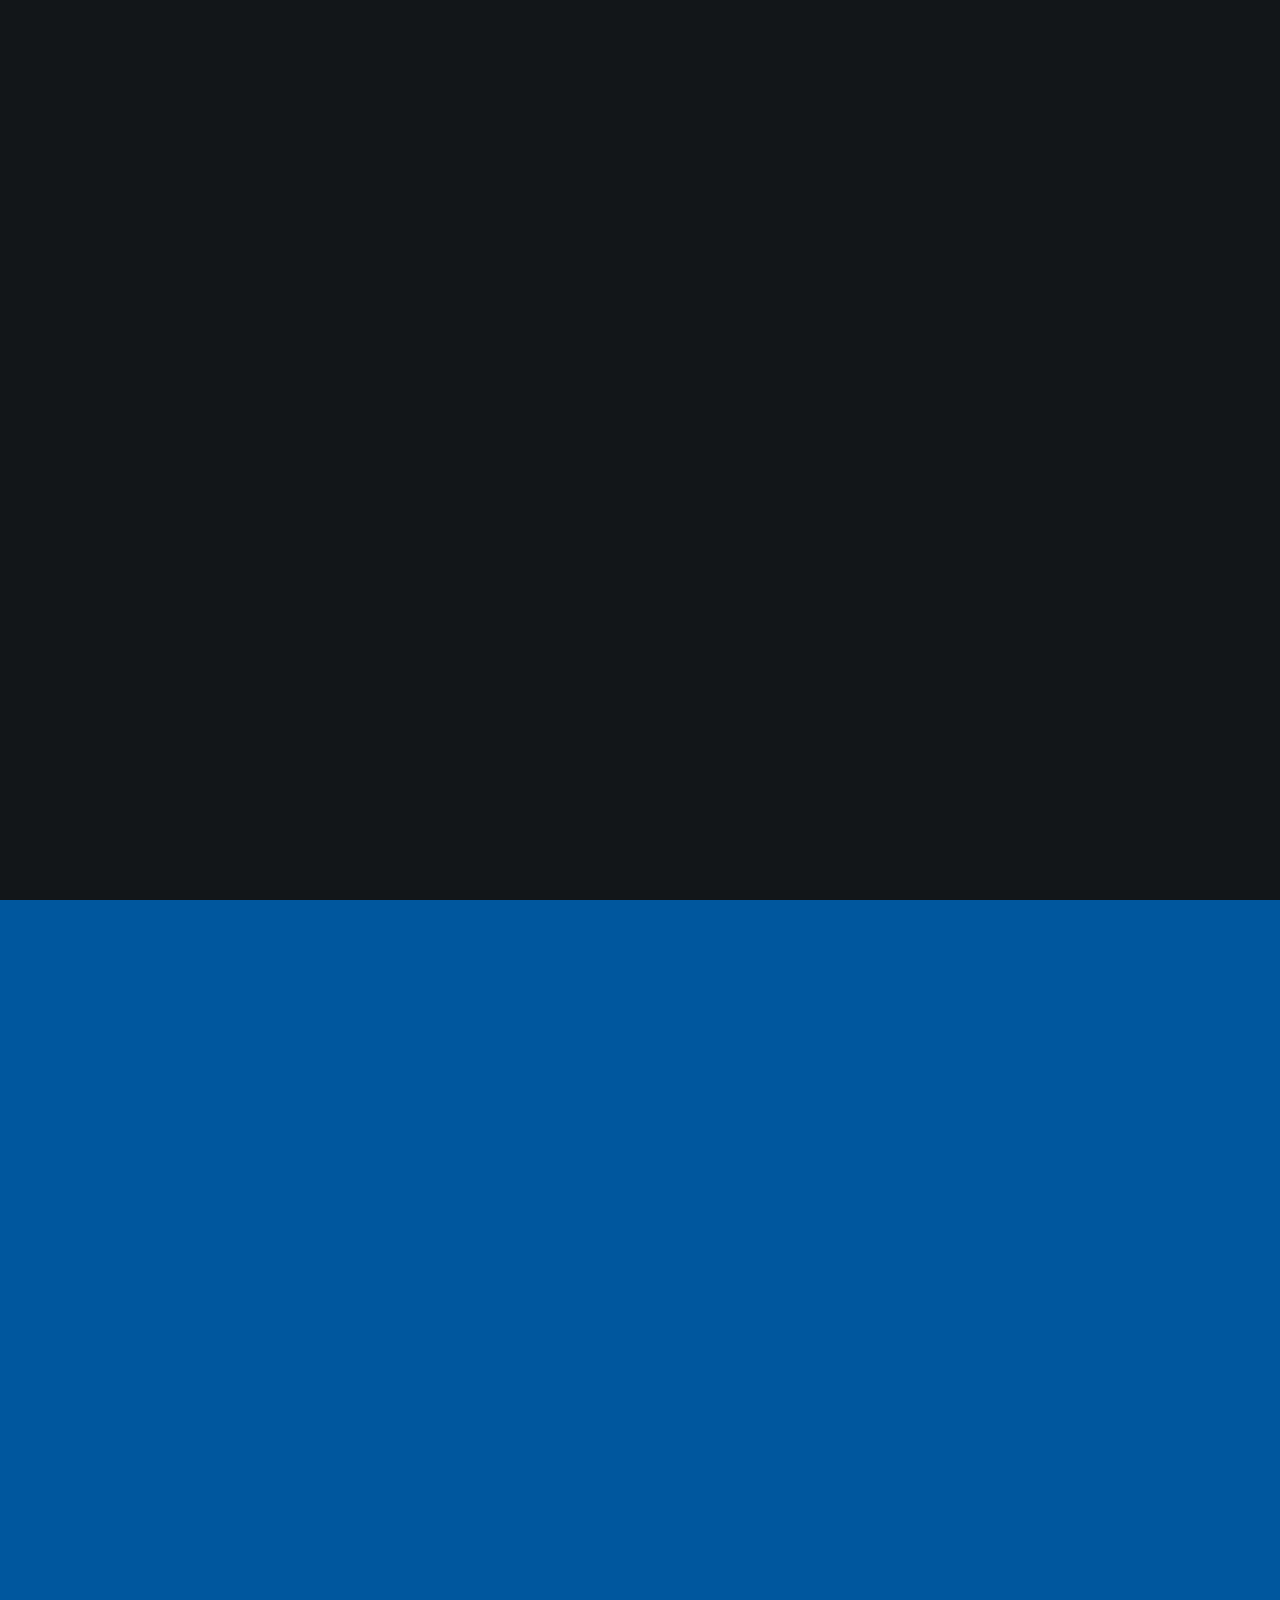
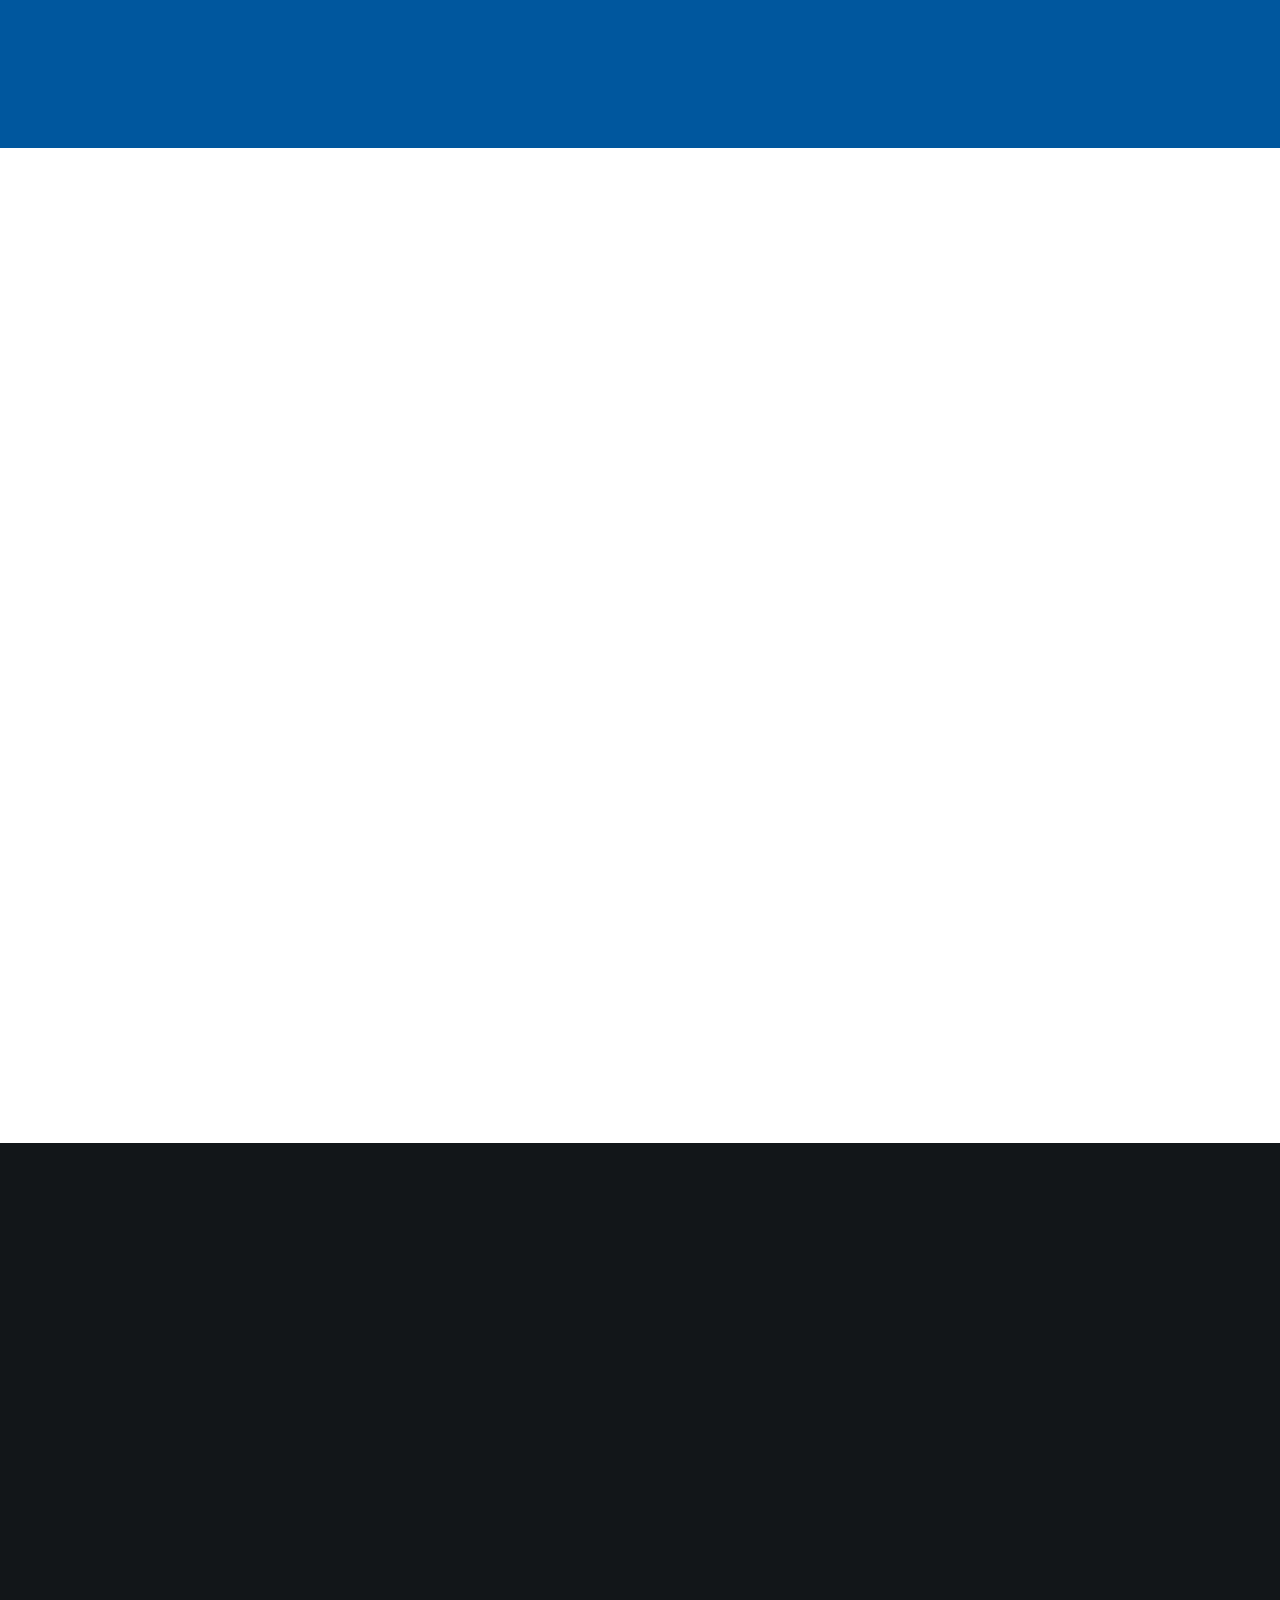
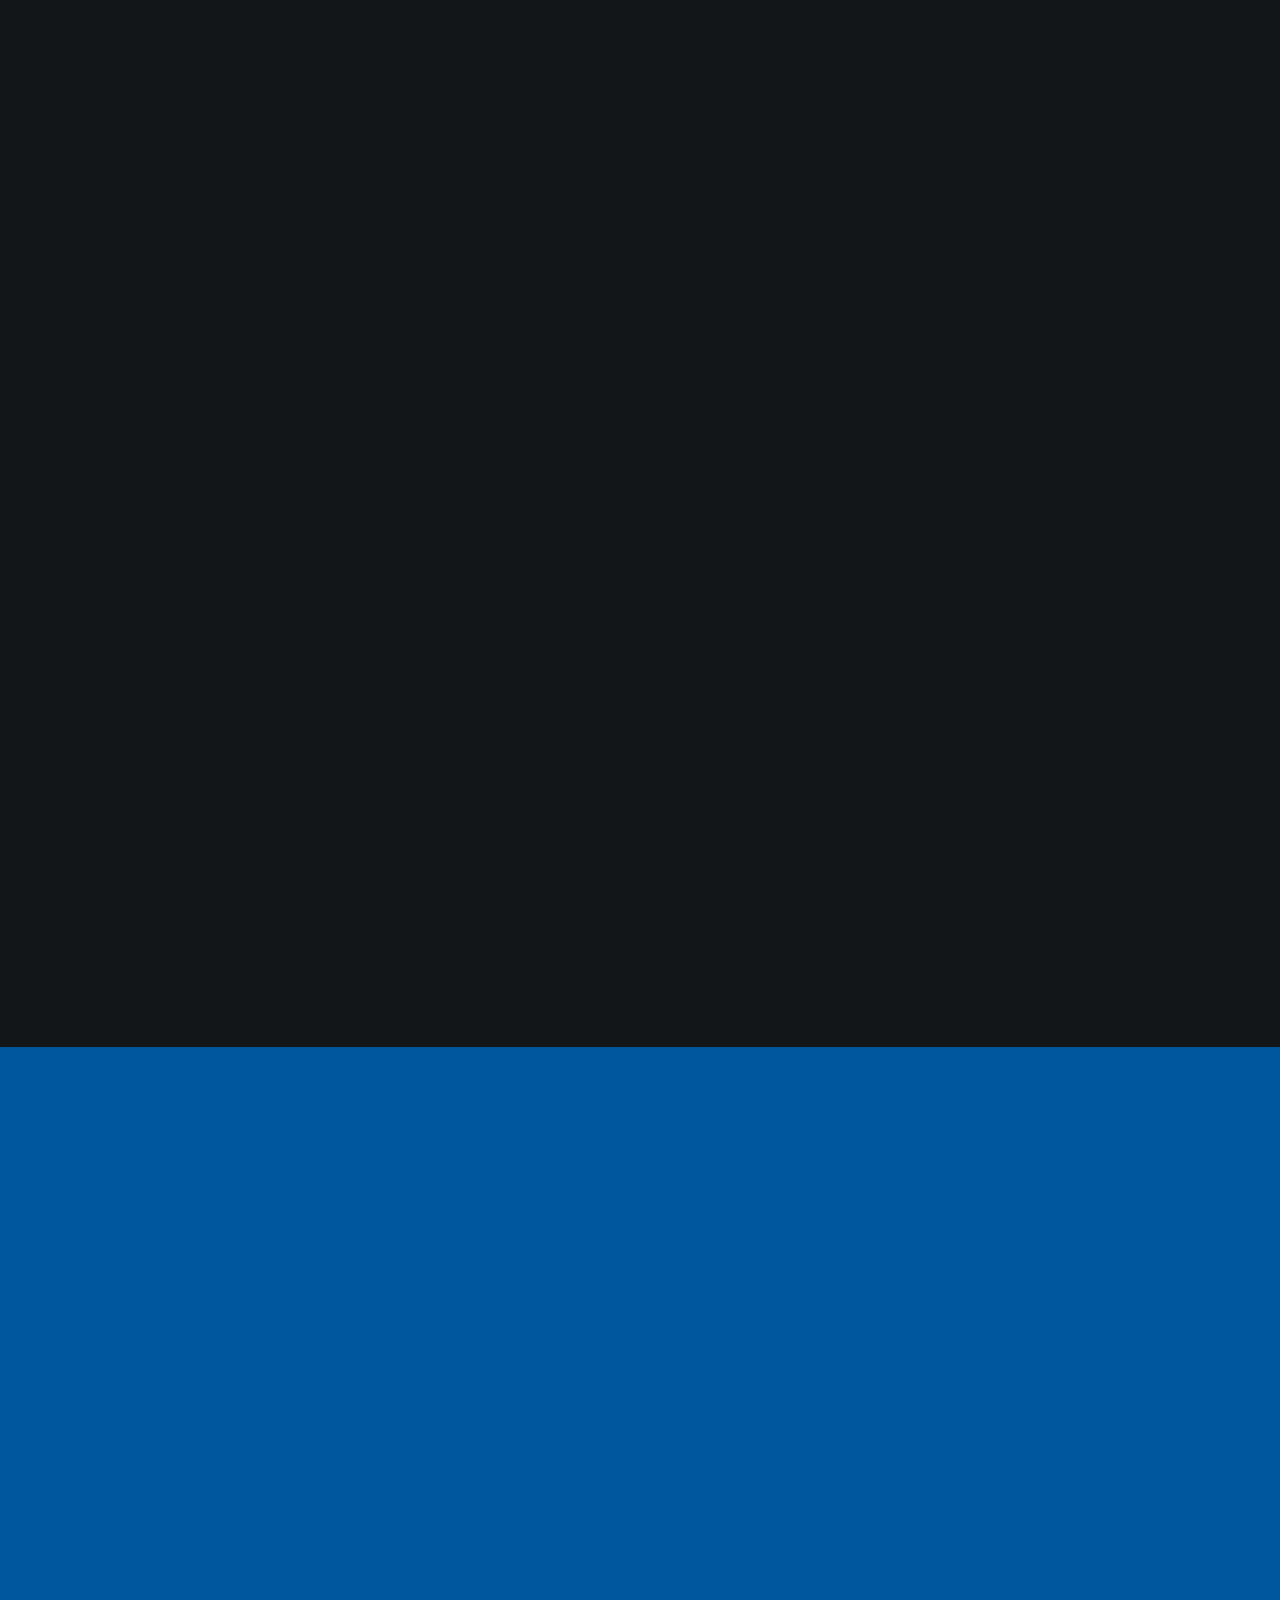
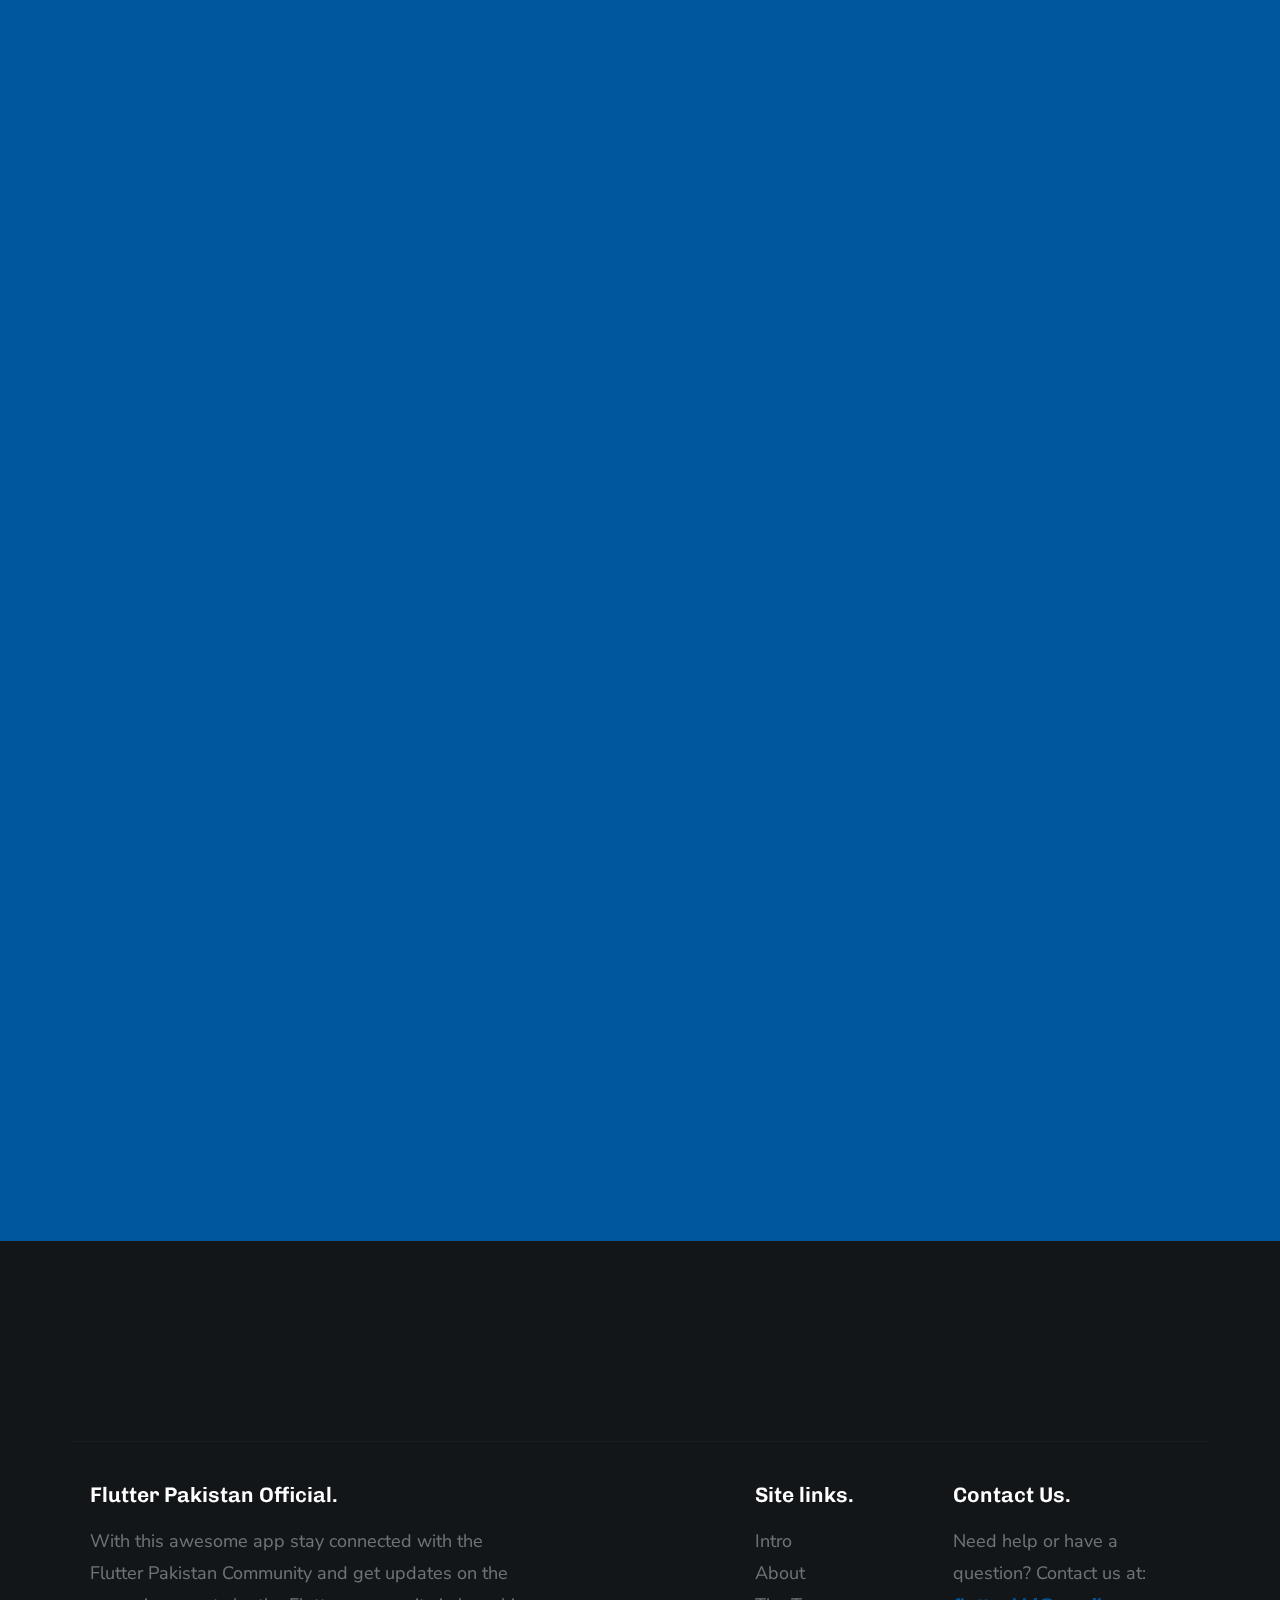
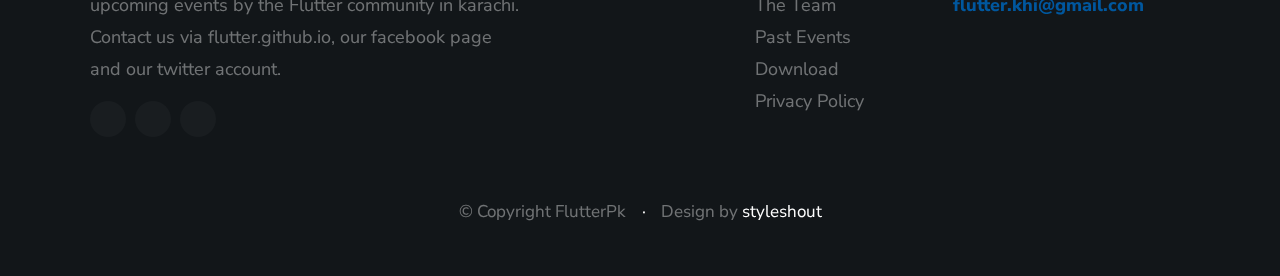
==== index.html @ 30fc3659 "check" ====
<!DOCTYPE html>
<html class="no-js" lang="en">
<head>

    <!--- basic page needs
    ================================================== -->
    <meta charset="utf-8">
    <title>Flutter Pakistan</title>
    <meta name="description" content="">
    <meta name="author" content="">

    <!-- mobile specific metas
    ================================================== -->
    <meta name="viewport" content="width=device-width, initial-scale=1">

    <!-- CSS
    ================================================== -->
    <link rel="stylesheet" href="base.css">
    <link rel="stylesheet" href="vendor.css">
    <link rel="stylesheet" href="main.css">

    <!-- script
    ================================================== -->
    <script src="modernizr.js"></script>
    <script src="pace.min.js"></script>

    <!-- favicons
    ================================================== -->
    <link rel="shortcut icon" href="fevicon.png" type="x-icon">
    <link rel="icon" href="favicon.png" type="x-icon">

</head>

<body id="top">

    <!-- preloader
    ================================================== -->
    <div id="preloader">
        <div id="loader" class="dots-jump">
            <div></div>
            <div></div>
            <div></div>
        </div>
    </div>


    <!-- header 
    ================================================== -->
    <header class="s-header">

        <div class="row">
            <div class="header-logo">
                <a class="site-logo" href="index.html">
                    <img src="logo.png" alt="Homepage">
                </a>
            </div>
    
            <nav class="header-nav-wrap">
                <ul class="header-main-nav">
                    <li class="current"><a class="smoothscroll" href="#home" title="intro">Intro</a></li>
                    <li><a class="smoothscroll" href="#about" title="about">About</a></li>
		    <li><a class="smoothscroll" href="#theteam" title="theteam">The Team</a></li>
                    <li><a class="smoothscroll" href="#pastevents" title="pastevents">Past Events</a></li>
                    <li><a class="smoothscroll" href="#download" title="download">Download</a></li>	
                </ul>
    
                <div class="header-cta">
                    <a href="#download" class="btn btn--primary header-cta__btn smoothscroll">Get The App</a>
                </div>
            </nav> <!-- end header-nav-wrap -->
    
            <a class="header-menu-toggle" href="#"><span>Menu</span></a>
        </div>

    </header> <!-- end header -->


    <!-- home
    ================================================== -->
    <section id="home" class="s-home target-section" data-parallax="scroll" data-image-src="flutter-bg.jpg" data-natural-width=3000 data-natural-height=2000 data-position-y=center>

        <div class="shadow-overlay"></div>

        <div class="home-content">

            <div class="row home-content__main">

                <div class="home-content__left">
                    <h1>
                    Get Ready To <br>
			Flirt With Flutter!
                    </h1>
    
                    <h3>
                    Voluptatem ipsa quae ab illo inventore veritatis et quasi architecto beatae vitae dicta sunt explica. Nemo enim ipsam voluptatem quia. 
                    Ut quis enim.
                    </h3>
    
                    <div class="home-content__btn-wrap">
                        <a href="#download" class="btn btn--primary home-content__btn smoothscroll">
                            Get The App
                        </a>
                    </div>
                </div> <!-- end home-content__left-->

                <div class="home-content__right">
                    <img src="images/hero-app-screens-800.png" srcset="apple.png 1x, apple.png 2x">
                </div> <!-- end home-content__right -->

            </div> <!-- end home-content__main -->

            <ul class="home-content__social">
                <li><a href="https://www.facebook.com/flutterKarachiPakistan/?ref=search&__tn__=%2Cd%2CP-R&eid=ARBjtYP-vDrxT6K5QItn_MvFrq896QH6gHN43BSsEKb5ugwP8r6ZYqlq703yDYpkiVYOAkRkHRODWmso">Facebook</a></li>
                <li><a href="https://twitter.com/FlutterKarachi?lang=en">twitter</a></li>
            </ul>

        </div> <!-- end home-content -->

        <a href="#about" class="home-scroll smoothscroll">
            <span class="home-scroll__text">Scroll</span>
            <span class="home-scroll__icon"></span>
        </a> 

    </section> <!-- end s-home -->


    <!-- about
    ================================================== -->
    <section id="about" class="s-about target-section">

        <div class="row section-header has-bottom-sep" data-aos="fade-up">
            <div class="col-full">
                <h1 class="display-1">
                    With this Awesome App <br> Stay connected with the Flutter Pakistan Community 
                </h1>
            </div>
        </div> <!-- end section-header -->

        <div class="row wide about-desc" data-aos="fade-up">

            <div class="col-full slick-slider about-desc__slider">

            </div> <!-- end about-desc__slider -->
            
        </div> <!-- end about-desc -->

    </section> <!-- end s-about -->


    <!-- about-how
    ================================================== -->
    <section id="about-how" class="s-about-how">

        <div class="row">
           <div class="col-full video-bg" data-aos="fade-up">

                <div class="shadow-overlay"></div>

                <a class="btn-video" href="" data-lity>
                    <span class="video-icon"></span>
                </a>

                <div class="stats">
                    <div class="item-stats">
                        <span class="item-stats__num">
                        </span>
                        <span class="item-stats__title">
                        </span>
                    </div> <!-- end item-stats -->
                    <div class="item-stats">
                        <span class="item-stats__num">
                        </span>
                        <span class="item-stats__title">
                        </span>
                    </div> <!-- end item-stats -->
                </div>
           </div> <!-- end video-bg -->
        </div>

        <div class="row process-wrap">

            <h2 class="display-2 text-center" data-aos="fade-up">How The App Works?</h2>

            <div class="process" data-aos="fade-up">
                <div class="process__steps block-1-2 block-tab-full group">

                    <div class="col-block step">
                        <h3 class="item-title">Sign-Up</h3>
                        <p>Sed ut perspiciatis unde omnis iste natus error sit voluptatem accusantium doloremque laudantium, totam rem aperiam, eaque ipsa quae ab illo inventore veritatis et quasi architecto beatae vitae dicta sunt explicabo. 
                        </p> 
                    </div>

                    <div class="col-block step">
                        <h3 class="item-title">Create</h3>
                        <p>Sed ut perspiciatis unde omnis iste natus error sit voluptatem accusantium doloremque laudantium, totam rem aperiam, eaque ipsa quae ab illo inventore veritatis et quasi architecto beatae vitae dicta sunt explicabo. 
                        </p> 
                    </div>

                </div> <!-- end process__steps -->
           </div> <!-- end process -->
        </div> <!-- end about-how -->

    </section> <!-- end s-about-how -->


    <!-- theteam
    ================================================== -->
    <section id="theteam" class="s-theteam target-section">

            <div class="testimonials-wrap" data-aos="fade-up">

            <div class="row">
                <div class="col-full testimonials-header">
                    <h2 class="display-2">Meet The Team Driving Flutter in Pakistan!</h2>
                </div>
            </div>

            <div class="row testimonials">

                <div class="col-full slick-slider testimonials__slider">

                    <div class="testimonials__slide">
			<div class="testimonials__author">
                            <span class="testimonials__name">Asadullah bin Yousuf</span>

                        </div>

                        <img src="user-03.jpg" alt="Author image" class="testimonials__avatar">
                        
                        <p>Asadullah is generally seen as a tech advocate and he has a passion to build high-quality software products. He is currently overseeing the Flutter community in Pakistan and has been an active member of the global Flutter community and contributes through Medium articles, twitter, and community talks.</p>
                    </div> <!-- end testimonials__slide -->

                    <div class="testimonials__slide">

                        <div class="testimonials__author">
                            <span class="testimonials__name">Waleed Arshad</span>

                        </div>
                        <img src="user-05.jpg" alt="Author image" class="testimonials__avatar">
                        
                        <p>Waleed Arshad is a mobile technologist, a core developer and one of the Founders of Flutter Pakistan. He has been a part of IBM and TPS, and is currently working on Data Science and Flutter development in Karachi Electric. He has been a regular community contributor through Github and Medium.</p>
                        

                    </div> <!-- end testimonials__slide -->

                    <div class="testimonials__slide">
                        <div class="testimonials__author">
                            <span class="testimonials__name">Sana Zehra</span>
                        </div>
                        <img src="user-01.jpg" alt="Author image" class="testimonials__avatar">
                        
                        <p>Sana Zehra is a software engineer involved in designing and development of software products. She is a lifelong learner and a technology enthusiast; with her experience in various back end technologies and cloud platform, she is involved in developing payment processing products at TPS Pakistan.</p>


                    </div> <!-- end testimonials__slide -->

                    <div class="testimonials__slide">
                        <div class="testimonials__author">
                            <span class="testimonials__name">Syed Taha Ali</span>
                        </div>
                        <img src="user-02.jpg" alt="Author image" class="testimonials__avatar">

                        <p>Taha develops leading edge mobile applications solving crucial everyday needs of humanity one step at a time. He has great taste in design and is an expert at coming up with solutions to any problem. He is serving as lead Flutter application developer at Nybble Tech. At present he has begun to give back to society by tech community work.</p>


                    </div> <!-- end testimonials__slide -->

                    <div class="testimonials__slide">
                        <div class="testimonials__author">
                            <span class="testimonials__name">Rao Noman</span>
                        </div>
                        <img src="user-04.jpg" alt="Author image" class="testimonials__avatar">

                        <p>Noman has been part of the Flutter Karachi Community from the start. He is very passionate about tech and actively participates in local tech events.</p>


                    </div> <!-- end testimonials__slide -->

                </div> <!-- end testimonials__slider -->

            </div> <!-- end testimonials -->

        </div> <!-- end testimonials-wrap -->

    </section> <!-- end s-theteam -->


    <!-- pastevents
    ================================================== -->
    <section id="pastevents" class="s-pastevents target-section">

        <div class="row section-header align-center" data-aos="fade-up">
            <div class="col-full">
                <h1 class="display-1">
                   <br> Discover Our Engaging, Interactive, Hands-On Sessions!
                </h1>
            </div>
        </div> <!-- end section-header -->

        <div class="row plans block-1-2 block-m-1-2 block-tab-full stack">

            <div class="col-block item-plan" data-aos="fade-up">
                <div class="item-plan__block"> 

                    <div class="item-plan__top-part">
                        <p class="item-plan__price">Flutter Study <br> Jam</p>
                        <p class="item-plan__per">Oct 19, 2019</p>
                    </div>

                    <div class="item-plan__bottom-part">
                        <ul class="item-plan__features">
                        </ul>

                        <a class="btn btn--primary large full-width" href="blog.html">Read More</a>
                    </div>  
                
                </div>
            </div> <!-- end item-plan -->

            <div class="col-block item-plan item-plan--popular" data-aos="fade-up">
                <div class="item-plan__block">

                    <div class="item-plan__top-part">
                        <p class="item-plan__price">Flutter Live Extended</p>
                        <p class="item-plan__per">Mar 16, 2019</p>
                    </div>

                    <div class="item-plan__bottom-part">
                        <ul class="item-plan__features">

                        </ul>

                        <a class="btn btn--primary large full-width" href="#0">Read More</a>
                    </div>
                
                </div>
            </div> <!-- end item-plan -->

        </div> <!-- end plans -->

    </section> <!-- end s-pastevents -->
    <!-- download
    ================================================== -->
    <section id="download" class="s-download target-section">

        <div class="row section-header align-center" data-aos="fade-up">
            <div class="col-full">
                <h1 class="display-1">
                    Download the Official Flutter Pakistan App Now!
                </h1>
                <p class="lead">
                </p>
            </div>
        </div> <!-- end section-header -->

        <div class="row">
            <div class="col-full text-center">
                <ul class="download-badges" data-aos="fade-up">
                    <li><a href="#0" title="" class="badge-appstore">App Store</a></li>
                    <li><a href="#0" title="" class="badge-googleplay">Play Store</a></li>
                </ul>
            </div> 
        </div>

        <div class="row download-bottom-image" data-aos="fade-up">
            <img src="app-screen-1400.png" 
                srcset="app-screen-600.png 600w, 
                        app-screen-1400.png 1400w, 
                        app-screen-2800.png 2800w" 
                sizes="(max-width: 2800px) 100vw, 2800px" 
                alt="App Screenshots"> 
        </div>

    </section> <!-- end s-download -->


    <!-- footer
    ================================================== -->
    <footer class="s-footer footer">

        <div class="row footer__bottom">

            <div class="footer__about col-five tab-full left">

                <h4>Flutter Pakistan Official.</h4>

                <p>
                With this awesome app stay connected with the Flutter Pakistan Community and get updates on the upcoming events by the Flutter community in karachi.
		Contact us via flutter.github.io, our facebook page and our twitter account.
                </p>

                <ul class="footer__social">
                    <li><a href="#0"><i class="fab fa-facebook-f" aria-hidden="true"></i></a></li>
                    <li><a href="#0"><i class="fab fa-twitter" aria-hidden="true"></i></a></li>
                    <li><a href="#0"><i class="fab fa-instagram" aria-hidden="true"></i></a></li>
                </ul>
            </div>

            <div class="col-five md-seven tab-full right end">
                <div class="row">

                    <div class="footer__site-links col-five mob-full">
                        <h4>Site links.</h4>

                        <ul class="footer__site-links">
                         <li class="current"><a class="smoothscroll" href="#home" title="intro">Intro</a></li>
                    	 <li><a class="smoothscroll" href="#about" title="about">About</a></li>
                            <li><a class="smoothscroll" href="#theteam" title="theteam">The Team</a></li>
                         <li><a class="smoothscroll" href="#pastevents" title="pastevents">Past Events</a></li>
                         <li><a class="smoothscroll" href="#download" title="download">Download</a></li>
                            <li><a href="#0">Privacy Policy</a></li>
                        </ul>
                    </div>

                    <div class="footer__contact col-seven mob-full">
                        <h4>Contact Us.</h4>
                        <p>
                        Need help or have a question? Contact us at: <br>
                        <a href="mailto:#0" class="footer__mail-link">flutter.khi@gmail.com</a>
                        </p>
                    </div>

                </div>
            </div>

            <div class="col-full ss-copyright">
                <span>&copy; Copyright FlutterPk </span> 
                <span>Design by <a href="https://www.styleshout.com/">styleshout</a></span>
            </div>

        </div> <!-- end footer__bottom -->

        <div class="go-top">
            <a class="smoothscroll" title="Back to Top" href="#top"></a>
        </div>

    </footer> <!-- end s-footer -->


    <!-- Java Script
    ================================================== -->
    <script src="jquery-3.2.1.min.js"></script>
    <script src="plugins.js"></script>
    <script src="main.js"></script>

</body>
---- base.css ----
/* =================================================================== 
 *
 *  Kairos v1.0 Base Stylesheet
 *  11-06-2018
 *  ------------------------------------------------------------------
 *
 *  TOC:
 *  # imports 
 *  # normalize
 *  # basic/base setup styles 
 *    ## Media
 *    ## Typography resets 
 *    ## links 
 *    ## inputs
 *  # grid
 *    ## medium size devices  
 *    ## tablets   
 *    ## mobile devices
 *    ## small mobile devices
 *  # block grids
 *    ## medium size devices
 *    ## tablets
 *    ## mobile devices
 *  # MISC
 *
 * =================================================================== */



/* ===================================================================
 * # imports 
 *
 * ------------------------------------------------------------------- */
@import url("https://fonts.googleapis.com/css?family=Nunito+Sans:300,400,500,600,700|Chivo:300,400,700,700i,900");
@import url("font-awesome/css/fontawesome-all.css");
@import url("micons/micons.css");



/* ===================================================================
 * # normalize
 * normalize.css v5.0.0 | MIT License |
 * github.com/necolas/normalize.css
 *
 * ------------------------------------------------------------------- */
html {
  font-family: sans-serif;
  line-height: 1.15;
  -ms-text-size-adjust: 100%;
  -webkit-text-size-adjust: 100%;
}

body {
  margin: 0;
}

article,
aside,
footer,
header,
nav,
section {
  display: block;
}

h1 {
  font-size: 2em;
  margin: 0.67em 0;
}

figcaption,
figure,
main {
  display: block;
}

figure {
  margin: 1em 40px;
}

hr {
  box-sizing: content-box;
  height: 0;
  overflow: visible;
}

pre {
  font-family: monospace, monospace;
  font-size: 1em;
}

a {
  background-color: transparent;
  -webkit-text-decoration-skip: objects;
}

a:active,
a:hover {
  outline-width: 0;
}

abbr[title] {
  border-bottom: none;
  text-decoration: underline;
  text-decoration: underline dotted;
}

b,
strong {
  font-weight: inherit;
}

b,
strong {
  font-weight: bolder;
}

code,
kbd,
samp {
  font-family: monospace, monospace;
  font-size: 1em;
}

dfn {
  font-style: italic;
}

mark {
  background-color: #ff0;
  color: #000;
}

small {
  font-size: 80%;
}

sub,
sup {
  font-size: 75%;
  line-height: 0;
  position: relative;
  vertical-align: baseline;
}

sub {
  bottom: -0.25em;
}

sup {
  top: -0.5em;
}

audio,
video {
  display: inline-block;
}

audio:not([controls]) {
  display: none;
  height: 0;
}

img {
  border-style: none;
}

svg:not(:root) {
  overflow: hidden;
}

button,
input,
optgroup,
select,
textarea {
  font-family: sans-serif;
  font-size: 100%;
  line-height: 1.15;
  margin: 0;
}

button,
input {
  overflow: visible;
}

button,
select {
  text-transform: none;
}

button,
html [type="button"],
[type="reset"],
[type="submit"] {
  -webkit-appearance: button;
}

button::-moz-focus-inner,
[type="button"]::-moz-focus-inner,
[type="reset"]::-moz-focus-inner,
[type="submit"]::-moz-focus-inner {
  border-style: none;
  padding: 0;
}

button:-moz-focusring,
[type="button"]:-moz-focusring,
[type="reset"]:-moz-focusring,
[type="submit"]:-moz-focusring {
  outline: 1px dotted ButtonText;
}

fieldset {
  border: 1px solid #c0c0c0;
  margin: 0 2px;
  padding: 0.35em 0.625em 0.75em;
}

legend {
  box-sizing: border-box;
  color: inherit;
  display: table;
  max-width: 100%;
  padding: 0;
  white-space: normal;
}

progress {
  display: inline-block;
  vertical-align: baseline;
}

textarea {
  overflow: auto;
}

[type="checkbox"],
[type="radio"] {
  box-sizing: border-box;
  padding: 0;
}

[type="number"]::-webkit-inner-spin-button,
[type="number"]::-webkit-outer-spin-button {
  height: auto;
}

[type="search"] {
  -webkit-appearance: textfield;
  outline-offset: -2px;
}

[type="search"]::-webkit-search-cancel-button,
[type="search"]::-webkit-search-decoration {
  -webkit-appearance: none;
}

::-webkit-file-upload-button {
  -webkit-appearance: button;
  font: inherit;
}

details,
menu {
  display: block;
}

summary {
  display: list-item;
}

canvas {
  display: inline-block;
}

template {
  display: none;
}

[hidden] {
  display: none;
}



/* ===================================================================
 * # basic/base setup styles
 *
 * ------------------------------------------------------------------- */
html {
  font-size: 62.5%;
  box-sizing: border-box;
}

*,
*::before,
*::after {
  box-sizing: inherit;
}

body {
  font-weight: normal;
  line-height: 1;
  word-wrap: break-word;
  text-rendering: optimizeLegibility;
  -webkit-overflow-scrolling: touch;
  -webkit-text-size-adjust: none;
}

body,
input,
button {
  -moz-osx-font-smoothing: grayscale;
  -webkit-font-smoothing: antialiased;
}


/* ------------------------------------------------------------------- 
 * ## Media
 * ------------------------------------------------------------------- */
img,
video {
  max-width: 100%;
  height: auto;
}


/* ------------------------------------------------------------------- 
 * ## Typography resets 
 * ------------------------------------------------------------------- */
div, dl, dt, dd, ul, ol, li, h1, h2, h3, h4, h5, h6, pre, form, p, blockquote, th, td {
  margin: 0;
  padding: 0;
}

h1, h2, h3, h4, h5, h6 {
  -webkit-font-smoothing: auto;
  -webkit-font-smoothing: antialiased;
  -webkit-font-variant-ligatures: common-ligatures;
  -moz-font-variant-ligatures: common-ligatures;
  font-variant-ligatures: common-ligatures;
  text-rendering: optimizeLegibility;
}

em,
i {
  font-style: italic;
  line-height: inherit;
}

strong,
b {
  font-weight: bold;
  line-height: inherit;
}

small {
  font-size: 60%;
  line-height: inherit;
}

ol,
ul {
  list-style: none;
}

li {
  display: block;
}


/* ------------------------------------------------------------------- 
 * ## links
 * ------------------------------------------------------------------- */
a {
  text-decoration: none;
  line-height: inherit;
}

a img {
  border: none;
}


/* ------------------------------------------------------------------- 
 * ## inputs
 * ------------------------------------------------------------------- */
fieldset {
  margin: 0;
  padding: 0;
}

input[type="email"],
input[type="number"],
input[type="search"],
input[type="text"],
input[type="tel"],
input[type="url"],
input[type="password"],
textarea {
  -webkit-appearance: none;
  -moz-appearance: none;
  -ms-appearance: none;
  -o-appearance: none;
  appearance: none;
}



/* ===================================================================
 * # grid
 *
 * ------------------------------------------------------------------- */
.row {
  width: 89%;
  max-width: 1200px;
  margin: 0 auto;
}

.row:after {
  content: "";
  display: table;
  clear: both;
}

.row .row {
  width: auto;
  max-width: none;
  margin-left: -20px;
  margin-right: -20px;
}

/* column blocks
 * -------------------------------------- */
[class*="col-"] {
  float: left;
  padding: 0 20px;
}

[class*="col-"] + [class*="col-"].end {
  float: right;
}

.collapse > [class*="col-"],
[class*="col-"].collapse {
  padding: 0;
}

/* column width classes 
 * -------------------------------------- */
.col-one {
  width: 8.33333%;
}

.col-two,
.col-1-6 {
  width: 16.66667%;
}

.col-three,
.col-1-4 {
  width: 25%;
}

.col-four,
.col-1-3 {
  width: 33.33333%;
}

.col-five {
  width: 41.66667%;
}

.col-six,
.col-1-2 {
  width: 50%;
}

.col-seven {
  width: 58.33333%;
}

.col-eight,
.col-2-3 {
  width: 66.66667%;
}

.col-nine,
.col-3-4 {
  width: 75%;
}

.col-ten,
.col-5-6 {
  width: 83.33333%;
}

.col-eleven {
  width: 91.66667%;
}

.col-twelve,
.col-full {
  width: 100%;
}


/* ------------------------------------------------------------------- 
 * ## medium size devices
 * ------------------------------------------------------------------- */
@media only screen and (max-width:1200px) {
  .row .row {
    margin-left: -16px;
    margin-right: -16px;
  }

  [class*="col-"] {
    padding: 0 16px;
  }

  .md-one {
    width: 8.33333%;
  }

  .md-two,
  .md-1-6 {
    width: 16.66667%;
  }

  .md-three,
  .md-1-4 {
    width: 25%;
  }

  .md-four,
  .md-1-3 {
    width: 33.33333%;
  }

  .md-five {
    width: 41.66667%;
  }

  .md-six,
  .md-1-2 {
    width: 50%;
  }

  .md-seven {
    width: 58.33333%;
  }

  .md-eight,
  .md-2-3 {
    width: 66.66667%;
  }

  .md-nine,
  .md-3-4 {
    width: 75%;
  }

  .md-ten,
  .md-5-6 {
    width: 83.33333%;
  }

  .md-eleven {
    width: 91.66667%;
  }

  .md-twelve,
  .md-full {
    width: 100%;
  }

}


/* ------------------------------------------------------------------- 
 * ## tablets
 * ------------------------------------------------------------------- */
@media only screen and (max-width:800px) {
  .row {
    width: 90%;
  }

  .tab-1-4 {
    width: 25%;
  }

  .tab-1-3 {
    width: 33.33333%;
  }

  .tab-1-2 {
    width: 50%;
  }

  .tab-2-3 {
    width: 66.66667%;
  }

  .tab-3-4 {
    width: 75%;
  }

  .tab-full {
    width: 100%;
  }

  .hide-on-tablet {
    display: none;
  }

}


/* ------------------------------------------------------------------- 
 * ## mobile devices
 * ------------------------------------------------------------------- */
@media only screen and (max-width:600px) {
  .row {
    width: auto;
    padding-left: 25px;
    padding-right: 25px;
  }

  .row .row {
    margin-left: -10px;
    margin-right: -10px;
    padding-left: 0;
    padding-right: 0;
  }

  [class*="col-"] {
    padding: 0 10px;
  }

  .mob-1-4 {
    width: 25%;
  }

  .mob-1-3 {
    width: 33.33333%;
  }

  .mob-1-2 {
    width: 50%;
  }

  .mob-2-3 {
    width: 66.66667%;
  }

  .mob-3-4 {
    width: 75%;
  }

  .mob-full {
    width: 100%;
  }

  .hide-on-mobile {
    display: none;
  }

}


/* ------------------------------------------------------------------- 
 * ## small mobile devices
 * ------------------------------------------------------------------- */

/* stack columns on small mobile devices
 * ------------------------------------------------------------------- */
@media only screen and (max-width:400px) {
  .row .row {
    margin-left: 0;
    margin-right: 0;
  }

  [class*="col-"]:not(.col-block) {
    width: 100% !important;
    float: none !important;
    clear: both !important;
    margin-left: 0;
    margin-right: 0;
    padding: 0;
  }

  [class*="col-"] + [class*="col-"].end {
    float: none;
  }

  .stack .col-block {
    width: 100% !important;
    float: none !important;
    clear: both !important;
    margin-left: 0;
    margin-right: 0;
    padding: 0;
  }

}



/* ===================================================================
 * # block grids
 * ------------------------------------------------------------------- */

/* Equally-sized columns define at row level
 * ------------------------------------------------------------------- */
[class*="block-"]:after {
  content: "";
  display: table;
  clear: both;
}

.block-1-6 .col-block {
  width: 16.66667%;
}

.block-1-5 .col-block {
  width: 20%;
}

.block-1-4 .col-block {
  width: 25%;
}

.block-1-3 .col-block {
  width: 33.33333%;
}

.block-1-2 .col-block {
  width: 50%;
}

/**
 * Clearing for block grid columns. Allow columns with 
 * different heights to align properly.
 */
.block-1-6 .col-block:nth-child(6n+1),
.block-1-5 .col-block:nth-child(5n+1),
.block-1-4 .col-block:nth-child(4n+1),
.block-1-3 .col-block:nth-child(3n+1),
.block-1-2 .col-block:nth-child(2n+1) {
  clear: both;
}


/* ------------------------------------------------------------------- 
 * ## medium size devices
 * ------------------------------------------------------------------- */
@media only screen and (max-width:1200px) {
  .block-m-1-6 .col-block {
    width: 16.66667%;
  }

  .block-m-1-5 .col-block {
    width: 20%;
  }

  .block-m-1-4 .col-block {
    width: 25%;
  }

  .block-m-1-3 .col-block {
    width: 33.33333%;
  }

  .block-m-1-2 .col-block {
    width: 50%;
  }

  .block-m-full .col-block {
    width: 100%;
    clear: both;
  }

  [class*="block-m-"] .col-block:nth-child(n) {
    clear: none;
  }

  .block-m-1-6 .col-block:nth-child(6n+1),
  .block-m-1-5 .col-block:nth-child(5n+1),
  .block-m-1-4 .col-block:nth-child(4n+1),
  .block-m-1-3 .col-block:nth-child(3n+1),
  .block-m-1-2 .col-block:nth-child(2n+1) {
    clear: both;
  }

}


/* ------------------------------------------------------------------- 
 * ## tablets
 * ------------------------------------------------------------------- */
@media only screen and (max-width:800px) {
  .block-tab-1-6 .col-block {
    width: 16.66667%;
  }

  .block-tab-1-5 .col-block {
    width: 20%;
  }

  .block-tab-1-4 .col-block {
    width: 25%;
  }

  .block-tab-1-3 .col-block {
    width: 33.33333%;
  }

  .block-tab-1-2 .col-block {
    width: 50%;
  }

  .block-tab-full .col-block {
    width: 100%;
    clear: both;
  }

  [class*="block-tab-"] .col-block:nth-child(n) {
    clear: none;
  }

  .block-tab-1-6 .col-block:nth-child(6n+1),
  .block-tab-1-5 .col-block:nth-child(5n+1),
  .block-tab-1-4 .col-block:nth-child(4n+1),
  .block-tab-1-3 .col-block:nth-child(3n+1),
  .block-tab-1-2 .col-block:nth-child(2n+1) {
    clear: both;
  }

}


/* ------------------------------------------------------------------- 
 * ## mobile devices
 * ------------------------------------------------------------------- */
@media only screen and (max-width:600px) {
  .block-mob-1-6 .col-block {
    width: 16.66667%;
  }

  .block-mob-1-5 .col-block {
    width: 20%;
  }

  .block-mob-1-4 .col-block {
    width: 25%;
  }

  .block-mob-1-3 .col-block {
    width: 33.33333%;
  }

  .block-mob-1-2 .col-block {
    width: 50%;
  }

  .block-mob-full .col-block {
    width: 100%;
    clear: both;
  }

  [class*="block-mob-"] .col-block:nth-child(n) {
    clear: none;
  }

  .block-mob-1-6 .col-block:nth-child(6n+1),
  .block-mob-1-5 .col-block:nth-child(5n+1),
  .block-mob-1-4 .col-block:nth-child(4n+1),
  .block-mob-1-3 .col-block:nth-child(3n+1),
  .block-mob-1-2 .col-block:nth-child(2n+1) {
    clear: both;
  }

}



/* ===================================================================
 * # MISC
 *
 * ------------------------------------------------------------------- */
.group:after {
  content: "";
  display: table;
  clear: both;
}

/* Misc Helper Styles
 * -------------------------------------- */
.is-hidden {
  display: none;
}

.is-invisible {
  visibility: hidden;
}

.antialiased {
  -webkit-font-smoothing: antialiased;
  -moz-osx-font-smoothing: grayscale;
}

.overflow-hidden {
  overflow: hidden;
}

.remove-bottom {
  margin-bottom: 0;
}

.half-bottom {
  margin-bottom: 1.6rem !important;
}

.add-bottom {
  margin-bottom: 3.2rem !important;
}

.no-border {
  border: none;
}

.full-width {
  width: 100%;
}

.text-center {
  text-align: center;
}

.text-left {
  text-align: left;
}

.text-right {
  text-align: right;
}

.pull-left {
  float: left;
}

.pull-right {
  float: right;
}

.align-center {
  margin-left: auto;
  margin-right: auto;
  text-align: center;
}

/*# sourceMappingURL=base.css.map */
---- vendor.css ----
/* =================================================================== 
 *
 *  Kairos v1.0 Vendor/Third Party CSS 
 *  11-06-2018
 *  ------------------------------------------------------------------
 *
 *  TOC:
 *  # animate on scroll 
 *  # slick slider
 *  # lity - v1.6.6 - 2016-04-22
 *
 * =================================================================== */



/* ===================================================================
 * # animate on scroll 
 * https://michalsnik.github.io/aos/
 * ------------------------------------------------------------------- */
[data-aos][data-aos][data-aos-duration='50'],
body[data-aos-duration='50'] [data-aos] {
  transition-duration: 50ms;
}

[data-aos][data-aos][data-aos-delay='50'],
body[data-aos-delay='50'] [data-aos] {
  transition-delay: 0;
}

[data-aos][data-aos][data-aos-delay='50'].aos-animate,
body[data-aos-delay='50'] [data-aos].aos-animate {
  transition-delay: 50ms;
}

[data-aos][data-aos][data-aos-duration='100'],
body[data-aos-duration='100'] [data-aos] {
  transition-duration: .1s;
}

[data-aos][data-aos][data-aos-delay='100'],
body[data-aos-delay='100'] [data-aos] {
  transition-delay: 0;
}

[data-aos][data-aos][data-aos-delay='100'].aos-animate,
body[data-aos-delay='100'] [data-aos].aos-animate {
  transition-delay: .1s;
}

[data-aos][data-aos][data-aos-duration='150'],
body[data-aos-duration='150'] [data-aos] {
  transition-duration: .15s;
}

[data-aos][data-aos][data-aos-delay='150'],
body[data-aos-delay='150'] [data-aos] {
  transition-delay: 0;
}

[data-aos][data-aos][data-aos-delay='150'].aos-animate,
body[data-aos-delay='150'] [data-aos].aos-animate {
  transition-delay: .15s;
}

[data-aos][data-aos][data-aos-duration='200'],
body[data-aos-duration='200'] [data-aos] {
  transition-duration: .2s;
}

[data-aos][data-aos][data-aos-delay='200'],
body[data-aos-delay='200'] [data-aos] {
  transition-delay: 0;
}

[data-aos][data-aos][data-aos-delay='200'].aos-animate,
body[data-aos-delay='200'] [data-aos].aos-animate {
  transition-delay: .2s;
}

[data-aos][data-aos][data-aos-duration='250'],
body[data-aos-duration='250'] [data-aos] {
  transition-duration: .25s;
}

[data-aos][data-aos][data-aos-delay='250'],
body[data-aos-delay='250'] [data-aos] {
  transition-delay: 0;
}

[data-aos][data-aos][data-aos-delay='250'].aos-animate,
body[data-aos-delay='250'] [data-aos].aos-animate {
  transition-delay: .25s;
}

[data-aos][data-aos][data-aos-duration='300'],
body[data-aos-duration='300'] [data-aos] {
  transition-duration: .3s;
}

[data-aos][data-aos][data-aos-delay='300'],
body[data-aos-delay='300'] [data-aos] {
  transition-delay: 0;
}

[data-aos][data-aos][data-aos-delay='300'].aos-animate,
body[data-aos-delay='300'] [data-aos].aos-animate {
  transition-delay: .3s;
}

[data-aos][data-aos][data-aos-duration='350'],
body[data-aos-duration='350'] [data-aos] {
  transition-duration: .35s;
}

[data-aos][data-aos][data-aos-delay='350'],
body[data-aos-delay='350'] [data-aos] {
  transition-delay: 0;
}

[data-aos][data-aos][data-aos-delay='350'].aos-animate,
body[data-aos-delay='350'] [data-aos].aos-animate {
  transition-delay: .35s;
}

[data-aos][data-aos][data-aos-duration='400'],
body[data-aos-duration='400'] [data-aos] {
  transition-duration: .4s;
}

[data-aos][data-aos][data-aos-delay='400'],
body[data-aos-delay='400'] [data-aos] {
  transition-delay: 0;
}

[data-aos][data-aos][data-aos-delay='400'].aos-animate,
body[data-aos-delay='400'] [data-aos].aos-animate {
  transition-delay: .4s;
}

[data-aos][data-aos][data-aos-duration='450'],
body[data-aos-duration='450'] [data-aos] {
  transition-duration: .45s;
}

[data-aos][data-aos][data-aos-delay='450'],
body[data-aos-delay='450'] [data-aos] {
  transition-delay: 0;
}

[data-aos][data-aos][data-aos-delay='450'].aos-animate,
body[data-aos-delay='450'] [data-aos].aos-animate {
  transition-delay: .45s;
}

[data-aos][data-aos][data-aos-duration='500'],
body[data-aos-duration='500'] [data-aos] {
  transition-duration: .5s;
}

[data-aos][data-aos][data-aos-delay='500'],
body[data-aos-delay='500'] [data-aos] {
  transition-delay: 0;
}

[data-aos][data-aos][data-aos-delay='500'].aos-animate,
body[data-aos-delay='500'] [data-aos].aos-animate {
  transition-delay: .5s;
}

[data-aos][data-aos][data-aos-duration='550'],
body[data-aos-duration='550'] [data-aos] {
  transition-duration: .55s;
}

[data-aos][data-aos][data-aos-delay='550'],
body[data-aos-delay='550'] [data-aos] {
  transition-delay: 0;
}

[data-aos][data-aos][data-aos-delay='550'].aos-animate,
body[data-aos-delay='550'] [data-aos].aos-animate {
  transition-delay: .55s;
}

[data-aos][data-aos][data-aos-duration='600'],
body[data-aos-duration='600'] [data-aos] {
  transition-duration: .6s;
}

[data-aos][data-aos][data-aos-delay='600'],
body[data-aos-delay='600'] [data-aos] {
  transition-delay: 0;
}

[data-aos][data-aos][data-aos-delay='600'].aos-animate,
body[data-aos-delay='600'] [data-aos].aos-animate {
  transition-delay: .6s;
}

[data-aos][data-aos][data-aos-duration='650'],
body[data-aos-duration='650'] [data-aos] {
  transition-duration: .65s;
}

[data-aos][data-aos][data-aos-delay='650'],
body[data-aos-delay='650'] [data-aos] {
  transition-delay: 0;
}

[data-aos][data-aos][data-aos-delay='650'].aos-animate,
body[data-aos-delay='650'] [data-aos].aos-animate {
  transition-delay: .65s;
}

[data-aos][data-aos][data-aos-duration='700'],
body[data-aos-duration='700'] [data-aos] {
  transition-duration: .7s;
}

[data-aos][data-aos][data-aos-delay='700'],
body[data-aos-delay='700'] [data-aos] {
  transition-delay: 0;
}

[data-aos][data-aos][data-aos-delay='700'].aos-animate,
body[data-aos-delay='700'] [data-aos].aos-animate {
  transition-delay: .7s;
}

[data-aos][data-aos][data-aos-duration='750'],
body[data-aos-duration='750'] [data-aos] {
  transition-duration: .75s;
}

[data-aos][data-aos][data-aos-delay='750'],
body[data-aos-delay='750'] [data-aos] {
  transition-delay: 0;
}

[data-aos][data-aos][data-aos-delay='750'].aos-animate,
body[data-aos-delay='750'] [data-aos].aos-animate {
  transition-delay: .75s;
}

[data-aos][data-aos][data-aos-duration='800'],
body[data-aos-duration='800'] [data-aos] {
  transition-duration: .8s;
}

[data-aos][data-aos][data-aos-delay='800'],
body[data-aos-delay='800'] [data-aos] {
  transition-delay: 0;
}

[data-aos][data-aos][data-aos-delay='800'].aos-animate,
body[data-aos-delay='800'] [data-aos].aos-animate {
  transition-delay: .8s;
}

[data-aos][data-aos][data-aos-duration='850'],
body[data-aos-duration='850'] [data-aos] {
  transition-duration: .85s;
}

[data-aos][data-aos][data-aos-delay='850'],
body[data-aos-delay='850'] [data-aos] {
  transition-delay: 0;
}

[data-aos][data-aos][data-aos-delay='850'].aos-animate,
body[data-aos-delay='850'] [data-aos].aos-animate {
  transition-delay: .85s;
}

[data-aos][data-aos][data-aos-duration='900'],
body[data-aos-duration='900'] [data-aos] {
  transition-duration: .9s;
}

[data-aos][data-aos][data-aos-delay='900'],
body[data-aos-delay='900'] [data-aos] {
  transition-delay: 0;
}

[data-aos][data-aos][data-aos-delay='900'].aos-animate,
body[data-aos-delay='900'] [data-aos].aos-animate {
  transition-delay: .9s;
}

[data-aos][data-aos][data-aos-duration='950'],
body[data-aos-duration='950'] [data-aos] {
  transition-duration: .95s;
}

[data-aos][data-aos][data-aos-delay='950'],
body[data-aos-delay='950'] [data-aos] {
  transition-delay: 0;
}

[data-aos][data-aos][data-aos-delay='950'].aos-animate,
body[data-aos-delay='950'] [data-aos].aos-animate {
  transition-delay: .95s;
}

[data-aos][data-aos][data-aos-duration='1000'],
body[data-aos-duration='1000'] [data-aos] {
  transition-duration: 1s;
}

[data-aos][data-aos][data-aos-delay='1000'],
body[data-aos-delay='1000'] [data-aos] {
  transition-delay: 0;
}

[data-aos][data-aos][data-aos-delay='1000'].aos-animate,
body[data-aos-delay='1000'] [data-aos].aos-animate {
  transition-delay: 1s;
}

[data-aos][data-aos][data-aos-duration='1050'],
body[data-aos-duration='1050'] [data-aos] {
  transition-duration: 1.05s;
}

[data-aos][data-aos][data-aos-delay='1050'],
body[data-aos-delay='1050'] [data-aos] {
  transition-delay: 0;
}

[data-aos][data-aos][data-aos-delay='1050'].aos-animate,
body[data-aos-delay='1050'] [data-aos].aos-animate {
  transition-delay: 1.05s;
}

[data-aos][data-aos][data-aos-duration='1100'],
body[data-aos-duration='1100'] [data-aos] {
  transition-duration: 1.1s;
}

[data-aos][data-aos][data-aos-delay='1100'],
body[data-aos-delay='1100'] [data-aos] {
  transition-delay: 0;
}

[data-aos][data-aos][data-aos-delay='1100'].aos-animate,
body[data-aos-delay='1100'] [data-aos].aos-animate {
  transition-delay: 1.1s;
}

[data-aos][data-aos][data-aos-duration='1150'],
body[data-aos-duration='1150'] [data-aos] {
  transition-duration: 1.15s;
}

[data-aos][data-aos][data-aos-delay='1150'],
body[data-aos-delay='1150'] [data-aos] {
  transition-delay: 0;
}

[data-aos][data-aos][data-aos-delay='1150'].aos-animate,
body[data-aos-delay='1150'] [data-aos].aos-animate {
  transition-delay: 1.15s;
}

[data-aos][data-aos][data-aos-duration='1200'],
body[data-aos-duration='1200'] [data-aos] {
  transition-duration: 1.2s;
}

[data-aos][data-aos][data-aos-delay='1200'],
body[data-aos-delay='1200'] [data-aos] {
  transition-delay: 0;
}

[data-aos][data-aos][data-aos-delay='1200'].aos-animate,
body[data-aos-delay='1200'] [data-aos].aos-animate {
  transition-delay: 1.2s;
}

[data-aos][data-aos][data-aos-duration='1250'],
body[data-aos-duration='1250'] [data-aos] {
  transition-duration: 1.25s;
}

[data-aos][data-aos][data-aos-delay='1250'],
body[data-aos-delay='1250'] [data-aos] {
  transition-delay: 0;
}

[data-aos][data-aos][data-aos-delay='1250'].aos-animate,
body[data-aos-delay='1250'] [data-aos].aos-animate {
  transition-delay: 1.25s;
}

[data-aos][data-aos][data-aos-duration='1300'],
body[data-aos-duration='1300'] [data-aos] {
  transition-duration: 1.3s;
}

[data-aos][data-aos][data-aos-delay='1300'],
body[data-aos-delay='1300'] [data-aos] {
  transition-delay: 0;
}

[data-aos][data-aos][data-aos-delay='1300'].aos-animate,
body[data-aos-delay='1300'] [data-aos].aos-animate {
  transition-delay: 1.3s;
}

[data-aos][data-aos][data-aos-duration='1350'],
body[data-aos-duration='1350'] [data-aos] {
  transition-duration: 1.35s;
}

[data-aos][data-aos][data-aos-delay='1350'],
body[data-aos-delay='1350'] [data-aos] {
  transition-delay: 0;
}

[data-aos][data-aos][data-aos-delay='1350'].aos-animate,
body[data-aos-delay='1350'] [data-aos].aos-animate {
  transition-delay: 1.35s;
}

[data-aos][data-aos][data-aos-duration='1400'],
body[data-aos-duration='1400'] [data-aos] {
  transition-duration: 1.4s;
}

[data-aos][data-aos][data-aos-delay='1400'],
body[data-aos-delay='1400'] [data-aos] {
  transition-delay: 0;
}

[data-aos][data-aos][data-aos-delay='1400'].aos-animate,
body[data-aos-delay='1400'] [data-aos].aos-animate {
  transition-delay: 1.4s;
}

[data-aos][data-aos][data-aos-duration='1450'],
body[data-aos-duration='1450'] [data-aos] {
  transition-duration: 1.45s;
}

[data-aos][data-aos][data-aos-delay='1450'],
body[data-aos-delay='1450'] [data-aos] {
  transition-delay: 0;
}

[data-aos][data-aos][data-aos-delay='1450'].aos-animate,
body[data-aos-delay='1450'] [data-aos].aos-animate {
  transition-delay: 1.45s;
}

[data-aos][data-aos][data-aos-duration='1500'],
body[data-aos-duration='1500'] [data-aos] {
  transition-duration: 1.5s;
}

[data-aos][data-aos][data-aos-delay='1500'],
body[data-aos-delay='1500'] [data-aos] {
  transition-delay: 0;
}

[data-aos][data-aos][data-aos-delay='1500'].aos-animate,
body[data-aos-delay='1500'] [data-aos].aos-animate {
  transition-delay: 1.5s;
}

[data-aos][data-aos][data-aos-duration='1550'],
body[data-aos-duration='1550'] [data-aos] {
  transition-duration: 1.55s;
}

[data-aos][data-aos][data-aos-delay='1550'],
body[data-aos-delay='1550'] [data-aos] {
  transition-delay: 0;
}

[data-aos][data-aos][data-aos-delay='1550'].aos-animate,
body[data-aos-delay='1550'] [data-aos].aos-animate {
  transition-delay: 1.55s;
}

[data-aos][data-aos][data-aos-duration='1600'],
body[data-aos-duration='1600'] [data-aos] {
  transition-duration: 1.6s;
}

[data-aos][data-aos][data-aos-delay='1600'],
body[data-aos-delay='1600'] [data-aos] {
  transition-delay: 0;
}

[data-aos][data-aos][data-aos-delay='1600'].aos-animate,
body[data-aos-delay='1600'] [data-aos].aos-animate {
  transition-delay: 1.6s;
}

[data-aos][data-aos][data-aos-duration='1650'],
body[data-aos-duration='1650'] [data-aos] {
  transition-duration: 1.65s;
}

[data-aos][data-aos][data-aos-delay='1650'],
body[data-aos-delay='1650'] [data-aos] {
  transition-delay: 0;
}

[data-aos][data-aos][data-aos-delay='1650'].aos-animate,
body[data-aos-delay='1650'] [data-aos].aos-animate {
  transition-delay: 1.65s;
}

[data-aos][data-aos][data-aos-duration='1700'],
body[data-aos-duration='1700'] [data-aos] {
  transition-duration: 1.7s;
}

[data-aos][data-aos][data-aos-delay='1700'],
body[data-aos-delay='1700'] [data-aos] {
  transition-delay: 0;
}

[data-aos][data-aos][data-aos-delay='1700'].aos-animate,
body[data-aos-delay='1700'] [data-aos].aos-animate {
  transition-delay: 1.7s;
}

[data-aos][data-aos][data-aos-duration='1750'],
body[data-aos-duration='1750'] [data-aos] {
  transition-duration: 1.75s;
}

[data-aos][data-aos][data-aos-delay='1750'],
body[data-aos-delay='1750'] [data-aos] {
  transition-delay: 0;
}

[data-aos][data-aos][data-aos-delay='1750'].aos-animate,
body[data-aos-delay='1750'] [data-aos].aos-animate {
  transition-delay: 1.75s;
}

[data-aos][data-aos][data-aos-duration='1800'],
body[data-aos-duration='1800'] [data-aos] {
  transition-duration: 1.8s;
}

[data-aos][data-aos][data-aos-delay='1800'],
body[data-aos-delay='1800'] [data-aos] {
  transition-delay: 0;
}

[data-aos][data-aos][data-aos-delay='1800'].aos-animate,
body[data-aos-delay='1800'] [data-aos].aos-animate {
  transition-delay: 1.8s;
}

[data-aos][data-aos][data-aos-duration='1850'],
body[data-aos-duration='1850'] [data-aos] {
  transition-duration: 1.85s;
}

[data-aos][data-aos][data-aos-delay='1850'],
body[data-aos-delay='1850'] [data-aos] {
  transition-delay: 0;
}

[data-aos][data-aos][data-aos-delay='1850'].aos-animate,
body[data-aos-delay='1850'] [data-aos].aos-animate {
  transition-delay: 1.85s;
}

[data-aos][data-aos][data-aos-duration='1900'],
body[data-aos-duration='1900'] [data-aos] {
  transition-duration: 1.9s;
}

[data-aos][data-aos][data-aos-delay='1900'],
body[data-aos-delay='1900'] [data-aos] {
  transition-delay: 0;
}

[data-aos][data-aos][data-aos-delay='1900'].aos-animate,
body[data-aos-delay='1900'] [data-aos].aos-animate {
  transition-delay: 1.9s;
}

[data-aos][data-aos][data-aos-duration='1950'],
body[data-aos-duration='1950'] [data-aos] {
  transition-duration: 1.95s;
}

[data-aos][data-aos][data-aos-delay='1950'],
body[data-aos-delay='1950'] [data-aos] {
  transition-delay: 0;
}

[data-aos][data-aos][data-aos-delay='1950'].aos-animate,
body[data-aos-delay='1950'] [data-aos].aos-animate {
  transition-delay: 1.95s;
}

[data-aos][data-aos][data-aos-duration='2000'],
body[data-aos-duration='2000'] [data-aos] {
  transition-duration: 2s;
}

[data-aos][data-aos][data-aos-delay='2000'],
body[data-aos-delay='2000'] [data-aos] {
  transition-delay: 0;
}

[data-aos][data-aos][data-aos-delay='2000'].aos-animate,
body[data-aos-delay='2000'] [data-aos].aos-animate {
  transition-delay: 2s;
}

[data-aos][data-aos][data-aos-duration='2050'],
body[data-aos-duration='2050'] [data-aos] {
  transition-duration: 2.05s;
}

[data-aos][data-aos][data-aos-delay='2050'],
body[data-aos-delay='2050'] [data-aos] {
  transition-delay: 0;
}

[data-aos][data-aos][data-aos-delay='2050'].aos-animate,
body[data-aos-delay='2050'] [data-aos].aos-animate {
  transition-delay: 2.05s;
}

[data-aos][data-aos][data-aos-duration='2100'],
body[data-aos-duration='2100'] [data-aos] {
  transition-duration: 2.1s;
}

[data-aos][data-aos][data-aos-delay='2100'],
body[data-aos-delay='2100'] [data-aos] {
  transition-delay: 0;
}

[data-aos][data-aos][data-aos-delay='2100'].aos-animate,
body[data-aos-delay='2100'] [data-aos].aos-animate {
  transition-delay: 2.1s;
}

[data-aos][data-aos][data-aos-duration='2150'],
body[data-aos-duration='2150'] [data-aos] {
  transition-duration: 2.15s;
}

[data-aos][data-aos][data-aos-delay='2150'],
body[data-aos-delay='2150'] [data-aos] {
  transition-delay: 0;
}

[data-aos][data-aos][data-aos-delay='2150'].aos-animate,
body[data-aos-delay='2150'] [data-aos].aos-animate {
  transition-delay: 2.15s;
}

[data-aos][data-aos][data-aos-duration='2200'],
body[data-aos-duration='2200'] [data-aos] {
  transition-duration: 2.2s;
}

[data-aos][data-aos][data-aos-delay='2200'],
body[data-aos-delay='2200'] [data-aos] {
  transition-delay: 0;
}

[data-aos][data-aos][data-aos-delay='2200'].aos-animate,
body[data-aos-delay='2200'] [data-aos].aos-animate {
  transition-delay: 2.2s;
}

[data-aos][data-aos][data-aos-duration='2250'],
body[data-aos-duration='2250'] [data-aos] {
  transition-duration: 2.25s;
}

[data-aos][data-aos][data-aos-delay='2250'],
body[data-aos-delay='2250'] [data-aos] {
  transition-delay: 0;
}

[data-aos][data-aos][data-aos-delay='2250'].aos-animate,
body[data-aos-delay='2250'] [data-aos].aos-animate {
  transition-delay: 2.25s;
}

[data-aos][data-aos][data-aos-duration='2300'],
body[data-aos-duration='2300'] [data-aos] {
  transition-duration: 2.3s;
}

[data-aos][data-aos][data-aos-delay='2300'],
body[data-aos-delay='2300'] [data-aos] {
  transition-delay: 0;
}

[data-aos][data-aos][data-aos-delay='2300'].aos-animate,
body[data-aos-delay='2300'] [data-aos].aos-animate {
  transition-delay: 2.3s;
}

[data-aos][data-aos][data-aos-duration='2350'],
body[data-aos-duration='2350'] [data-aos] {
  transition-duration: 2.35s;
}

[data-aos][data-aos][data-aos-delay='2350'],
body[data-aos-delay='2350'] [data-aos] {
  transition-delay: 0;
}

[data-aos][data-aos][data-aos-delay='2350'].aos-animate,
body[data-aos-delay='2350'] [data-aos].aos-animate {
  transition-delay: 2.35s;
}

[data-aos][data-aos][data-aos-duration='2400'],
body[data-aos-duration='2400'] [data-aos] {
  transition-duration: 2.4s;
}

[data-aos][data-aos][data-aos-delay='2400'],
body[data-aos-delay='2400'] [data-aos] {
  transition-delay: 0;
}

[data-aos][data-aos][data-aos-delay='2400'].aos-animate,
body[data-aos-delay='2400'] [data-aos].aos-animate {
  transition-delay: 2.4s;
}

[data-aos][data-aos][data-aos-duration='2450'],
body[data-aos-duration='2450'] [data-aos] {
  transition-duration: 2.45s;
}

[data-aos][data-aos][data-aos-delay='2450'],
body[data-aos-delay='2450'] [data-aos] {
  transition-delay: 0;
}

[data-aos][data-aos][data-aos-delay='2450'].aos-animate,
body[data-aos-delay='2450'] [data-aos].aos-animate {
  transition-delay: 2.45s;
}

[data-aos][data-aos][data-aos-duration='2500'],
body[data-aos-duration='2500'] [data-aos] {
  transition-duration: 2.5s;
}

[data-aos][data-aos][data-aos-delay='2500'],
body[data-aos-delay='2500'] [data-aos] {
  transition-delay: 0;
}

[data-aos][data-aos][data-aos-delay='2500'].aos-animate,
body[data-aos-delay='2500'] [data-aos].aos-animate {
  transition-delay: 2.5s;
}

[data-aos][data-aos][data-aos-duration='2550'],
body[data-aos-duration='2550'] [data-aos] {
  transition-duration: 2.55s;
}

[data-aos][data-aos][data-aos-delay='2550'],
body[data-aos-delay='2550'] [data-aos] {
  transition-delay: 0;
}

[data-aos][data-aos][data-aos-delay='2550'].aos-animate,
body[data-aos-delay='2550'] [data-aos].aos-animate {
  transition-delay: 2.55s;
}

[data-aos][data-aos][data-aos-duration='2600'],
body[data-aos-duration='2600'] [data-aos] {
  transition-duration: 2.6s;
}

[data-aos][data-aos][data-aos-delay='2600'],
body[data-aos-delay='2600'] [data-aos] {
  transition-delay: 0;
}

[data-aos][data-aos][data-aos-delay='2600'].aos-animate,
body[data-aos-delay='2600'] [data-aos].aos-animate {
  transition-delay: 2.6s;
}

[data-aos][data-aos][data-aos-duration='2650'],
body[data-aos-duration='2650'] [data-aos] {
  transition-duration: 2.65s;
}

[data-aos][data-aos][data-aos-delay='2650'],
body[data-aos-delay='2650'] [data-aos] {
  transition-delay: 0;
}

[data-aos][data-aos][data-aos-delay='2650'].aos-animate,
body[data-aos-delay='2650'] [data-aos].aos-animate {
  transition-delay: 2.65s;
}

[data-aos][data-aos][data-aos-duration='2700'],
body[data-aos-duration='2700'] [data-aos] {
  transition-duration: 2.7s;
}

[data-aos][data-aos][data-aos-delay='2700'],
body[data-aos-delay='2700'] [data-aos] {
  transition-delay: 0;
}

[data-aos][data-aos][data-aos-delay='2700'].aos-animate,
body[data-aos-delay='2700'] [data-aos].aos-animate {
  transition-delay: 2.7s;
}

[data-aos][data-aos][data-aos-duration='2750'],
body[data-aos-duration='2750'] [data-aos] {
  transition-duration: 2.75s;
}

[data-aos][data-aos][data-aos-delay='2750'],
body[data-aos-delay='2750'] [data-aos] {
  transition-delay: 0;
}

[data-aos][data-aos][data-aos-delay='2750'].aos-animate,
body[data-aos-delay='2750'] [data-aos].aos-animate {
  transition-delay: 2.75s;
}

[data-aos][data-aos][data-aos-duration='2800'],
body[data-aos-duration='2800'] [data-aos] {
  transition-duration: 2.8s;
}

[data-aos][data-aos][data-aos-delay='2800'],
body[data-aos-delay='2800'] [data-aos] {
  transition-delay: 0;
}

[data-aos][data-aos][data-aos-delay='2800'].aos-animate,
body[data-aos-delay='2800'] [data-aos].aos-animate {
  transition-delay: 2.8s;
}

[data-aos][data-aos][data-aos-duration='2850'],
body[data-aos-duration='2850'] [data-aos] {
  transition-duration: 2.85s;
}

[data-aos][data-aos][data-aos-delay='2850'],
body[data-aos-delay='2850'] [data-aos] {
  transition-delay: 0;
}

[data-aos][data-aos][data-aos-delay='2850'].aos-animate,
body[data-aos-delay='2850'] [data-aos].aos-animate {
  transition-delay: 2.85s;
}

[data-aos][data-aos][data-aos-duration='2900'],
body[data-aos-duration='2900'] [data-aos] {
  transition-duration: 2.9s;
}

[data-aos][data-aos][data-aos-delay='2900'],
body[data-aos-delay='2900'] [data-aos] {
  transition-delay: 0;
}

[data-aos][data-aos][data-aos-delay='2900'].aos-animate,
body[data-aos-delay='2900'] [data-aos].aos-animate {
  transition-delay: 2.9s;
}

[data-aos][data-aos][data-aos-duration='2950'],
body[data-aos-duration='2950'] [data-aos] {
  transition-duration: 2.95s;
}

[data-aos][data-aos][data-aos-delay='2950'],
body[data-aos-delay='2950'] [data-aos] {
  transition-delay: 0;
}

[data-aos][data-aos][data-aos-delay='2950'].aos-animate,
body[data-aos-delay='2950'] [data-aos].aos-animate {
  transition-delay: 2.95s;
}

[data-aos][data-aos][data-aos-duration='3000'],
body[data-aos-duration='3000'] [data-aos] {
  transition-duration: 3s;
}

[data-aos][data-aos][data-aos-delay='3000'],
body[data-aos-delay='3000'] [data-aos] {
  transition-delay: 0;
}

[data-aos][data-aos][data-aos-delay='3000'].aos-animate,
body[data-aos-delay='3000'] [data-aos].aos-animate {
  transition-delay: 3s;
}

[data-aos][data-aos][data-aos-easing=linear],
body[data-aos-easing=linear] [data-aos] {
  transition-timing-function: cubic-bezier(0.25, 0.25, 0.75, 0.75);
}

[data-aos][data-aos][data-aos-easing=ease],
body[data-aos-easing=ease] [data-aos] {
  transition-timing-function: ease;
}

[data-aos][data-aos][data-aos-easing=ease-in],
body[data-aos-easing=ease-in] [data-aos] {
  transition-timing-function: ease-in;
}

[data-aos][data-aos][data-aos-easing=ease-out],
body[data-aos-easing=ease-out] [data-aos] {
  transition-timing-function: ease-out;
}

[data-aos][data-aos][data-aos-easing=ease-in-out],
body[data-aos-easing=ease-in-out] [data-aos] {
  transition-timing-function: ease-in-out;
}

[data-aos][data-aos][data-aos-easing=ease-in-back],
body[data-aos-easing=ease-in-back] [data-aos] {
  transition-timing-function: cubic-bezier(0.6, -0.28, 0.735, 0.045);
}

[data-aos][data-aos][data-aos-easing=ease-out-back],
body[data-aos-easing=ease-out-back] [data-aos] {
  transition-timing-function: cubic-bezier(0.175, 0.885, 0.32, 1.275);
}

[data-aos][data-aos][data-aos-easing=ease-in-out-back],
body[data-aos-easing=ease-in-out-back] [data-aos] {
  transition-timing-function: cubic-bezier(0.68, -0.55, 0.265, 1.55);
}

[data-aos][data-aos][data-aos-easing=ease-in-sine],
body[data-aos-easing=ease-in-sine] [data-aos] {
  transition-timing-function: cubic-bezier(0.47, 0, 0.745, 0.715);
}

[data-aos][data-aos][data-aos-easing=ease-out-sine],
body[data-aos-easing=ease-out-sine] [data-aos] {
  transition-timing-function: cubic-bezier(0.39, 0.575, 0.565, 1);
}

[data-aos][data-aos][data-aos-easing=ease-in-out-sine],
body[data-aos-easing=ease-in-out-sine] [data-aos] {
  transition-timing-function: cubic-bezier(0.445, 0.05, 0.55, 0.95);
}

[data-aos][data-aos][data-aos-easing=ease-in-quad],
body[data-aos-easing=ease-in-quad] [data-aos] {
  transition-timing-function: cubic-bezier(0.55, 0.085, 0.68, 0.53);
}

[data-aos][data-aos][data-aos-easing=ease-out-quad],
body[data-aos-easing=ease-out-quad] [data-aos] {
  transition-timing-function: cubic-bezier(0.25, 0.46, 0.45, 0.94);
}

[data-aos][data-aos][data-aos-easing=ease-in-out-quad],
body[data-aos-easing=ease-in-out-quad] [data-aos] {
  transition-timing-function: cubic-bezier(0.455, 0.03, 0.515, 0.955);
}

[data-aos][data-aos][data-aos-easing=ease-in-cubic],
body[data-aos-easing=ease-in-cubic] [data-aos] {
  transition-timing-function: cubic-bezier(0.55, 0.085, 0.68, 0.53);
}

[data-aos][data-aos][data-aos-easing=ease-out-cubic],
body[data-aos-easing=ease-out-cubic] [data-aos] {
  transition-timing-function: cubic-bezier(0.25, 0.46, 0.45, 0.94);
}

[data-aos][data-aos][data-aos-easing=ease-in-out-cubic],
body[data-aos-easing=ease-in-out-cubic] [data-aos] {
  transition-timing-function: cubic-bezier(0.455, 0.03, 0.515, 0.955);
}

[data-aos][data-aos][data-aos-easing=ease-in-quart],
body[data-aos-easing=ease-in-quart] [data-aos] {
  transition-timing-function: cubic-bezier(0.55, 0.085, 0.68, 0.53);
}

[data-aos][data-aos][data-aos-easing=ease-out-quart],
body[data-aos-easing=ease-out-quart] [data-aos] {
  transition-timing-function: cubic-bezier(0.25, 0.46, 0.45, 0.94);
}

[data-aos][data-aos][data-aos-easing=ease-in-out-quart],
body[data-aos-easing=ease-in-out-quart] [data-aos] {
  transition-timing-function: cubic-bezier(0.455, 0.03, 0.515, 0.955);
}

[data-aos^=fade][data-aos^=fade] {
  opacity: 0;
  transition-property: opacity, transform;
}

[data-aos^=fade][data-aos^=fade].aos-animate {
  opacity: 1;
  transform: translate(0);
}

[data-aos=fade-up] {
  transform: translateY(100px);
}

[data-aos=fade-down] {
  transform: translateY(-100px);
}

[data-aos=fade-right] {
  transform: translate(-100px);
}

[data-aos=fade-left] {
  transform: translate(100px);
}

[data-aos=fade-up-right] {
  transform: translate(-100px, 100px);
}

[data-aos=fade-up-left] {
  transform: translate(100px, 100px);
}

[data-aos=fade-down-right] {
  transform: translate(-100px, -100px);
}

[data-aos=fade-down-left] {
  transform: translate(100px, -100px);
}

[data-aos^=zoom][data-aos^=zoom] {
  opacity: 0;
  transition-property: opacity, transform;
}

[data-aos^=zoom][data-aos^=zoom].aos-animate {
  opacity: 1;
  transform: translate(0) scale(1);
}

[data-aos=zoom-in] {
  transform: scale(0.6);
}

[data-aos=zoom-in-up] {
  transform: translateY(100px) scale(0.6);
}

[data-aos=zoom-in-down] {
  transform: translateY(-100px) scale(0.6);
}

[data-aos=zoom-in-right] {
  transform: translate(-100px) scale(0.6);
}

[data-aos=zoom-in-left] {
  transform: translate(100px) scale(0.6);
}

[data-aos=zoom-out] {
  transform: scale(1.2);
}

[data-aos=zoom-out-up] {
  transform: translateY(100px) scale(1.2);
}

[data-aos=zoom-out-down] {
  transform: translateY(-100px) scale(1.2);
}

[data-aos=zoom-out-right] {
  transform: translate(-100px) scale(1.2);
}

[data-aos=zoom-out-left] {
  transform: translate(100px) scale(1.2);
}

[data-aos^=slide][data-aos^=slide] {
  transition-property: transform;
}

[data-aos^=slide][data-aos^=slide].aos-animate {
  transform: translate(0);
}

[data-aos=slide-up] {
  transform: translateY(100%);
}

[data-aos=slide-down] {
  transform: translateY(-100%);
}

[data-aos=slide-right] {
  transform: translateX(-100%);
}

[data-aos=slide-left] {
  transform: translateX(100%);
}

[data-aos^=flip][data-aos^=flip] {
  backface-visibility: hidden;
  transition-property: transform;
}

[data-aos=flip-left] {
  transform: perspective(2500px) rotateY(-100deg);
}

[data-aos=flip-left].aos-animate {
  transform: perspective(2500px) rotateY(0);
}

[data-aos=flip-right] {
  transform: perspective(2500px) rotateY(100deg);
}

[data-aos=flip-right].aos-animate {
  transform: perspective(2500px) rotateY(0);
}

[data-aos=flip-up] {
  transform: perspective(2500px) rotateX(-100deg);
}

[data-aos=flip-up].aos-animate {
  transform: perspective(2500px) rotateX(0);
}

[data-aos=flip-down] {
  transform: perspective(2500px) rotateX(100deg);
}

[data-aos=flip-down].aos-animate {
  transform: perspective(2500px) rotateX(0);
}

/*# sourceMappingURL=aos.css.map*/



/* ===================================================================
 * # slick slider
 * http://kenwheeler.github.io/slick/
 * ------------------------------------------------------------------- */
.slick-slider {
  position: relative;
  display: block;
  box-sizing: border-box;
  -webkit-touch-callout: none;
  -webkit-user-select: none;
  -khtml-user-select: none;
  -moz-user-select: none;
  -ms-user-select: none;
  user-select: none;
  -ms-touch-action: pan-y;
  touch-action: pan-y;
  -webkit-tap-highlight-color: transparent;
}

.slick-list {
  position: relative;
  overflow: hidden;
  display: block;
  margin: 0;
  padding: 0;
}

.slick-list:focus {
  outline: none;
}

.slick-list.dragging {
  cursor: pointer;
  cursor: hand;
}

.slick-slider .slick-track,
.slick-slider .slick-list {
  -webkit-transform: translate3d(0, 0, 0);
  -moz-transform: translate3d(0, 0, 0);
  -ms-transform: translate3d(0, 0, 0);
  -o-transform: translate3d(0, 0, 0);
  transform: translate3d(0, 0, 0);
}

.slick-track {
  position: relative;
  left: 0;
  top: 0;
  display: block;
}

.slick-track:before,
.slick-track:after {
  content: "";
  display: table;
}

.slick-track:after {
  clear: both;
}

.slick-loading .slick-track {
  visibility: hidden;
}

.slick-slide {
  float: left;
  height: 100%;
  min-height: 1px;
  display: none;
}

[dir="rtl"] .slick-slide {
  float: right;
}

.slick-slide img {
  display: block;
}

.slick-slide.slick-loading img {
  display: none;
}

.slick-slide.dragging img {
  pointer-events: none;
}

.slick-initialized .slick-slide {
  display: block;
}

.slick-loading .slick-slide {
  visibility: hidden;
}

.slick-vertical .slick-slide {
  display: block;
  height: auto;
  border: 1px solid transparent;
}

.slick-arrow.slick-hidden {
  display: none;
}



/* ===================================================================
 * # lity - v1.6.6 - 2016-04-22
 *   http://sorgalla.com/lity/
 *   Copyright (c) 2016 Jan Sorgalla; Licensed MIT 
 * ------------------------------------------------------------------- */
.lity {
  z-index: 9990;
  position: fixed;
  top: 0;
  right: 0;
  bottom: 0;
  left: 0;
  white-space: nowrap;
  background: #000000;
  background: rgba(0, 0, 0, 0.9);
  outline: none !important;
  opacity: 0;
  -webkit-transition: opacity 0.3s ease;
  -o-transition: opacity 0.3s ease;
  transition: opacity 0.3s ease;
}

.lity.lity-opened {
  opacity: 1;
}

.lity.lity-closed {
  opacity: 0;
}

.lity * {
  -webkit-box-sizing: border-box;
  -moz-box-sizing: border-box;
  box-sizing: border-box;
}

.lity-wrap {
  z-index: 9990;
  position: fixed;
  top: 0;
  right: 0;
  bottom: 0;
  left: 0;
  text-align: center;
  outline: none !important;
}

.lity-wrap:before {
  content: '';
  display: inline-block;
  height: 100%;
  vertical-align: middle;
  margin-right: -0.25em;
}

.lity-loader {
  z-index: 9991;
  color: #333;
  position: absolute;
  top: 50%;
  margin-top: -0.8em;
  width: 100%;
  text-align: center;
  font-size: 14px;
  font-family: Arial, Helvetica, sans-serif;
  opacity: 0;
  -webkit-transition: opacity 0.3s ease;
  -o-transition: opacity 0.3s ease;
  transition: opacity 0.3s ease;
}

.lity-loading .lity-loader {
  opacity: 1;
}

.lity-container {
  z-index: 9992;
  position: relative;
  text-align: left;
  vertical-align: middle;
  display: inline-block;
  white-space: normal;
  max-width: 100%;
  max-height: 100%;
  outline: none !important;
}

.lity-content {
  z-index: 9993;
  width: 100%;
  -webkit-transform: scale(1);
  -ms-transform: scale(1);
  -o-transform: scale(1);
  transform: scale(1);
  -webkit-transition: -webkit-transform 0.3s ease;
  -o-transition: -o-transform 0.3s ease;
  transition: transform 0.3s ease;
}

.lity-loading .lity-content,
.lity-closed .lity-content {
  -webkit-transform: scale(0.8);
  -ms-transform: scale(0.8);
  -o-transform: scale(0.8);
  transform: scale(0.8);
}

.lity-content:after {
  content: '';
  position: absolute;
  left: 0;
  top: 0;
  bottom: 0;
  display: block;
  right: 0;
  width: auto;
  height: auto;
  z-index: -1;
}

.lity-close {
  z-index: 9994;
  width: 42px;
  height: 42px;
  position: fixed;
  text-align: center !important;
  right: 20px;
  top: 20px;
  -webkit-appearance: none;
  cursor: pointer;
  text-decoration: none;
  text-align: center;
  padding: 0;
  margin: 0;
  color: white;
  font-style: normal;
  font-size: 30px;
  font-family: Arial, sans-serif;
  line-height: 42px;
  border: 0;
  background: transparent;
  outline: none;
  -webkit-box-shadow: none;
  box-shadow: none;
  font: 0/0 a;
  text-shadow: none;
  color: transparent;
  border-radius: 50%;
}

.lity-close::before,
.lity-close::after {
  display: block;
  content: "";
  height: 20px;
  width: 2px;
  background-color: white;
  position: absolute;
  top: 11px;
  left: 20px;
}

.lity-close::before {
  -webkit-transform: rotate(-45deg);
  -ms-transform: rotate(-45deg);
  transform: rotate(-45deg);
}

.lity-close::after {
  -webkit-transform: rotate(45deg);
  -ms-transform: rotate(45deg);
  transform: rotate(45deg);
}

.lity-close::-moz-focus-inner {
  border: 0;
  padding: 0;
}

.lity-close:hover,
.lity-close:focus,
.lity-close:active,
.lity-close:visited {
  text-decoration: none;
  text-align: center;
  padding: 0;
  color: #fff;
  font-style: normal;
  font-size: 30px;
  font-family: Arial, sans-serif;
  line-height: 36px;
  border: 0;
  background: transparent;
  outline: none;
  -webkit-box-shadow: none;
  box-shadow: none;
  font: 0/0 a;
  text-shadow: none;
  color: transparent;
}

.lity-close:hover::before,
.lity-close:hover::after,
.lity-close:focus::before,
.lity-close:focus::after,
.lity-close:active::before,
.lity-close:active::after,
.lity-close:visited::before,
.lity-close:visited::after {
  background-color: #5b4f96;
}

/* Image */
.lity-image img {
  max-width: 100%;
  display: block;
  line-height: 0;
  border: 0;
}

/* iFrame */
.lity-iframe .lity-container {
  width: 100%;
  max-width: 964px;
}

.lity-iframe-container {
  width: 100%;
  height: 0;
  padding-top: 56.25%;
  overflow: auto;
  pointer-events: auto;
  -webkit-transform: translateZ(0);
  transform: translateZ(0);
  -webkit-overflow-scrolling: touch;
}

.lity-iframe-container iframe {
  position: absolute;
  display: block;
  top: 0;
  left: 0;
  width: 100%;
  height: 100%;
  background: #000;
}

.lity-hide {
  display: none;
}

/*# sourceMappingURL=vendor.css.map */
---- main.css ----
﻿@charset "UTF-8";

/* =================================================================== 
 *
 *  Kairos v1.0 Main Stylesheet
 *  11-06-2018
 *  ------------------------------------------------------------------
 *
 *  TOC:
 *  # base style overrides
 *    ## links
 *  # typography & general theme styles
 *    ## Lists
 *    ## responsive video container
 *    ## floated image
 *    ## tables
 *    ## Spacing
 *    ## pace.js styles - minimal
 *  # preloader 
 *  # forms 
 *    ## Style Placeholder Text
 *    ## Change Autocomplete styles in Chrome
 *  # buttons
 *  # additional components
 *    ## alert box 
 *    ## additional typo styles
 *    ## skillbars 
 *  # reusable and common theme styles
 *    ## display headings
 *    ## section header
 *    ## slick slider
 *  # header styles
 *    ## header logo
 *    ## navigation 
 *    ## menu trigger
 *  # home
 *    ## home content
 *    ## home button section
 *    ## home social
 *    ## home scroll
 *    ## home animations
 *  # about
 *    ## about-desc slider
 *  # s-about-how
 *    ## video button
 *    ## stats
 *    ## process
 *  # features
 *    ## features list
 *  # testimonials
 *  # pricing
 *    ## pricing plan blocks
 *  # download
 *  # footer
 *    ## subscribe form
 *    ## footer social
 *    ## footer site links
 *    ## copyright
 *    ## go to top
 *
 * =================================================================== */



/* ===================================================================
 * # base style overrides
 *
 * ------------------------------------------------------------------- */
html {
  font-size: 10px;
}

@media only screen and (max-width:400px) {
  html {
    font-size: 9.444444444444444px;
  }

}

html,
body {
  height: 100%;
}

body {
  background: #121619;
  font-family: "Nunito Sans", sans-serif;
  font-size: 1.8rem;
  font-style: normal;
  font-weight: normal;
  line-height: 1.778;
  color: #c2c2c2;
  margin: 0;
  padding: 0;
}


/* ------------------------------------------------------------------- 
 * ## links
 * ------------------------------------------------------------------- */
a {
  color: #00579e;
  -webkit-transition: all 0.3s ease-in-out;
  transition: all 0.3s ease-in-out;
}

a:hover,
a:focus,
a:active {
  color: #000000;
}

a:hover,
a:active {
  outline: 0;
}



/* ===================================================================
 * # typography & general theme styles
 * 
 * ------------------------------------------------------------------- */
h1, h2, h3, h4, h5, h6, .h1, .h2, .h3, .h4, .h5, .h6 {
  font-family: "Chivo", sans-serif;
  font-weight: 600;
  color: #00579e;
  text-rendering: optimizeLegibility;
}

h1, .h1, h2, .h2, h3, .h3, h4, .h4 {
  margin-top: 6rem;
  margin-bottom: 1.6rem;
}

@media only screen and (max-width:600px) {
  h1, .h1, h2, .h2, h3, .h3, h4, .h4 {
    margin-top: 5.6rem;
  }
}

h5, .h5, h6, .h6 {
  margin-top: 4.8rem;
  margin-bottom: 1.2rem;
}

@media only screen and (max-width:600px) {
  h5, .h5, h6, .h6 {
    margin-top: 4rem;
    margin-bottom: 0.8rem;
  }
}

h1, .h1 {
  font-size: 3.6rem;
  line-height: 1.222;
  letter-spacing: -.05rem;
}

@media only screen and (max-width:600px) {
  h1, .h1 {
    font-size: 3.3rem;
    letter-spacing: -.07rem;
  }
}

h2, .h2 {
  font-size: 3rem;
  line-height: 1.2;
}

h3, .h3 {
  font-size: 2.4rem;
  line-height: 1.333;
}

h4, .h4 {
  font-size: 2.1rem;
  line-height: 1.333;
}

h5, .h5 {
  font-size: 1.8rem;
  line-height: 1.333;
}

h6, .h6 {
  font-size: 1.6rem;
  line-height: 1.25;
  text-transform: uppercase;
  letter-spacing: .16rem;
}

p img {
  margin: 0;
}

p.lead {
  font-family: "Nunito Sans", sans-serif;
  font-weight: 300;
  font-size: 2.8rem;
  line-height: 1.571;
  margin-bottom: 3.6rem;
  color: #898989;
}

@media only screen and (max-width:1200px) {
  p.lead {
    font-size: 2.6rem;
  }

}

@media only screen and (max-width:800px) {
  p.lead {
    font-size: 2.4rem;
  }

}

em,
i,
strong,
b {
  font-size: inherit;
  line-height: inherit;
}

em,
i {
  font-family: "Nunito Sans", sans-serif;
  font-style: italic;
}

strong,
b {
  font-family: "Nunito Sans", sans-serif;
  font-weight: 700;
}

small {
  font-size: 1.2rem;
  line-height: inherit;
}

blockquote {
  margin: 3.2rem 0;
  padding-left: 4.8rem;
  position: relative;
}

blockquote:before {
  content: "\201C";
  font-size: 10rem;
  line-height: 0px;
  margin: 0;
  color: #c2c2c2;
  color: #00579e;
  font-family: Arial, Sans-serif;
  position: absolute;
  top: 4.4rem;
  left: -6px;
}

blockquote p {
  font-family: "Nunito Sans", sans-serif;
  font-weight: 400;
  padding: 0;
  font-size: 2.6rem;
  line-height: 1.692;
  color: #000000;
}

blockquote cite {
  display: block;
  font-family: "Nunito Sans", sans-serif;
  font-style: normal;
  font-size: 1.6rem;
  line-height: 1.25;
}

blockquote cite:before {
  content: "\2014 \0020";
}

blockquote cite,
blockquote cite a,
blockquote cite a:visited {
  color: #898989;
  border: none;
}

abbr {
  font-family: "Nunito Sans", sans-serif;
  font-weight: 700;
  font-variant: small-caps;
  text-transform: lowercase;
  letter-spacing: .05rem;
  color: #898989;
}

var,
kbd,
samp,
code,
pre {
  font-family: Consolas, "Andale Mono", Courier, "Courier New", monospace;
}

pre {
  padding: 2.4rem 3.2rem 3.2rem;
  background: #eaeaea;
  overflow-x: auto;
}

code {
  font-size: 1.4rem;
  margin: 0 .2rem;
  padding: .3rem .7rem;
  white-space: nowrap;
  background: #eaeaea;
  border: 1px solid #d6d6d6;
  color: #000000;
  border-radius: 4px;
}

pre > code {
  display: block;
  white-space: pre;
  line-height: 2;
  padding: 0;
  margin: 0;
}

pre.prettyprint > code {
  border: none;
}

del {
  text-decoration: line-through;
}

abbr[title],
dfn[title] {
  border-bottom: 1px dotted;
  cursor: help;
  text-decoration: none;
}

mark {
  background: #00f0bc;
  color: #000000;
}

hr {
  border: solid #eaeaea;
  border-width: 1px 0 0;
  clear: both;
  margin: 2.4rem 0 1.6rem;
  height: 0;
}


/* ------------------------------------------------------------------- 
 * ## Lists
 * ------------------------------------------------------------------- */
ol {
  list-style: decimal;
}

ul {
  list-style: disc;
}

li {
  display: list-item;
}

ol,
ul {
  margin-left: 1.6rem;
}

ul li {
  padding-left: .4rem;
}

ul ul,
ul ol,
ol ol,
ol ul {
  margin: .8rem 0 .8rem 1.6rem;
}

ul.disc li {
  display: list-item;
  list-style: none;
  padding: 0 0 0 .8rem;
  position: relative;
}

ul.disc li::before {
  content: "";
  display: inline-block;
  width: 8px;
  height: 8px;
  border-radius: 50%;
  background: #00579e;
  position: absolute;
  left: -16px;
  top: 11px;
  vertical-align: middle;
}

dt {
  margin: 0;
  color: #5b4f96;
}

dd {
  margin: 0 0 0 2rem;
}


/* ------------------------------------------------------------------- 
 * ## responsive video container
 * ------------------------------------------------------------------- */
.video-container {
  position: relative;
  padding-bottom: 56.25%;
  height: 0;
  overflow: hidden;
}

.video-container iframe,
.video-container object,
.video-container embed,
.video-container video {
  position: absolute;
  top: 0;
  left: 0;
  width: 100%;
  height: 100%;
}


/* ------------------------------------------------------------------- 
 * ## floated image
 * ------------------------------------------------------------------- */
img.pull-right {
  margin: 1.2rem 0 0 2.8rem;
}

img.pull-left {
  margin: 1.2rem 2.8rem 0 0;
}


/* ------------------------------------------------------------------- 
 * ## tables
 * ------------------------------------------------------------------- */
table {
  border-width: 0;
  width: 100%;
  max-width: 100%;
  font-family: "Nunito Sans", sans-serif;
  border-collapse: collapse;
}

th,
td {
  padding: 1.6rem 3.2rem 1.5rem;
  text-align: left;
  border-bottom: 1px solid #eaeaea;
}

th {
  color: #000000;
  font-family: "Nunito Sans", sans-serif;
  font-weight: 700;
}

th:first-child,
td:first-child {
  padding-left: 0;
}

th:last-child,
td:last-child {
  padding-right: 0;
}

.table-responsive {
  overflow-x: auto;
  -webkit-overflow-scrolling: touch;
}


/* ------------------------------------------------------------------- 
 * ## Spacing 
 * ------------------------------------------------------------------- */
fieldset,
button,
.btn {
  margin-bottom: 1.6rem;
}

input,
textarea,
select,
pre,
blockquote,
figure,
table,
p,
ul,
ol,
dl,
form,
.video-container,
.ss-custom-select {
  margin-bottom: 3.2rem;
}


/* ------------------------------------------------------------------- 
 * ## pace.js styles - minimal 
 * ------------------------------------------------------------------- */
.pace {
  -webkit-pointer-events: none;
  pointer-events: none;
  -webkit-user-select: none;
  -moz-user-select: none;
  user-select: none;
}

.pace-inactive {
  display: none;
}

.pace .pace-progress {
  z-index: 900;
  background: #00579e;
  width: 100%;
  height: 4px;
  position: fixed;
  top: 0;
  right: 100%;
}

.oldie .pace {
  display: none;
}



/* ===================================================================
 * # preloader 
 *
 * ------------------------------------------------------------------- */
#preloader {
  position: fixed;
  top: 0;
  left: 0;
  right: 0;
  bottom: 0;
  background: #121619;
  z-index: 800;
  height: 100vh;
  width: 100%;
  overflow: hidden;
}

.no-js #preloader,
.oldie #preloader {
  display: none;
}

#loader {
  position: absolute;
  left: 50%;
  top: 50%;
  width: 6px;
  height: 6px;
  padding: 0;
  display: inline-block;
  -webkit-transform: translate3d(-50%, -50%, 0);
  -ms-transform: translate3d(-50%, -50%, 0);
  transform: translate3d(-50%, -50%, 0);
}

#loader > div {
  content: "";
  background: #00579e;
  width: 6px;
  height: 6px;
  position: absolute;
  top: 0;
  left: 0;
  border-radius: 50%;
}

#loader > div:nth-of-type(1) {
  left: 15px;
}

#loader > div:nth-of-type(3) {
  left: -15px;
}

/* dots jump */
.dots-jump > div {
  -webkit-animation: dots-jump 1.2s infinite ease;
  animation: dots-jump 1.2s infinite ease;
  animation-delay: 0.2s;
}

.dots-jump > div:nth-of-type(1) {
  animation-delay: 0.4s;
}

.dots-jump > div:nth-of-type(3) {
  animation-delay: 0s;
}

@-webkit-keyframes dots-jump {
  0% {
    top: 0;
  }

  40% {
    top: -6px;
  }

  80% {
    top: 0;
  }

}

@keyframes dots-jump {
  0% {
    top: 0;
  }

  40% {
    top: -6px;
  }

  80% {
    top: 0;
  }

}

/* dots fade */
.dots-fade > div {
  -webkit-animation: dots-fade 1.6s infinite ease;
  animation: dots-fade 1.6s infinite ease;
  animation-delay: 0.4s;
}

.dots-fade > div:nth-of-type(1) {
  animation-delay: 0.8s;
}

.dots-fade > div:nth-of-type(3) {
  animation-delay: 0s;
}

@-webkit-keyframes dots-fade {
  0% {
    opacity: 1;
  }

  40% {
    opacity: 0.2;
  }

  80% {
    opacity: 1;
  }

}

@keyframes dots-fade {
  0% {
    opacity: 1;
  }

  40% {
    opacity: 0.2;
  }

  80% {
    opacity: 1;
  }

}

/* dots pulse */
.dots-pulse > div {
  -webkit-animation: dots-pulse 1.2s infinite ease;
  animation: dots-pulse 1.2s infinite ease;
  animation-delay: 0.2s;
}

.dots-pulse > div:nth-of-type(1) {
  animation-delay: 0.4s;
}

.dots-pulse > div:nth-of-type(3) {
  animation-delay: 0s;
}

@-webkit-keyframes dots-pulse {
  0% {
    -webkit-transform: scale(1);
    transform: scale(1);
  }

  40% {
    -webkit-transform: scale(1.1);
    transform: scale(1.3);
  }

  80% {
    -webkit-transform: scale(1);
    transform: scale(1);
  }

}

@keyframes dots-pulse {
  0% {
    -webkit-transform: scale(1);
    transform: scale(1);
  }

  40% {
    -webkit-transform: scale(1.1);
    transform: scale(1.3);
  }

  80% {
    -webkit-transform: scale(1);
    transform: scale(1);
  }

}



/* ===================================================================
 * # forms 
 *
 * ------------------------------------------------------------------- */
fieldset {
  border: none;
}

input[type="email"],
input[type="number"],
input[type="search"],
input[type="text"],
input[type="tel"],
input[type="url"],
input[type="password"],
textarea,
select {
  display: block;
  height: 6.4rem;
  padding: 1.5rem 24px 1.5rem;
  border: 0;
  outline: none;
  color: #545454;
  font-family: "Nunito Sans", sans-serif;
  font-size: 1.6rem;
  line-height: 3.2rem;
  max-width: 100%;
  background-color: rgba(0, 0, 0, 0.1);
  border: 1px solid transparent;
  border-radius: 4px;
  -webkit-transition: all 0.3s ease-in-out;
  transition: all 0.3s ease-in-out;
}

.ss-custom-select {
  position: relative;
  padding: 0;
}

.ss-custom-select select {
  -webkit-appearance: none;
  -moz-appearance: none;
  -ms-appearance: none;
  -o-appearance: none;
  appearance: none;
  text-indent: 0.01px;
  text-overflow: '';
  margin: 0;
  line-height: 3rem;
  vertical-align: middle;
}

.ss-custom-select select option {
  padding-left: 2rem;
  padding-right: 2rem;
}

.ss-custom-select select::-ms-expand {
  display: none;
}

.ss-custom-select::after {
  border-bottom: 2px solid rgba(0, 0, 0, 0.5);
  border-right: 2px solid rgba(0, 0, 0, 0.5);
  content: '';
  display: block;
  height: 8px;
  width: 8px;
  margin-top: -7px;
  pointer-events: none;
  position: absolute;
  right: 2.4rem;
  top: 50%;
  -webkit-transform-origin: 66% 66%;
  -ms-transform-origin: 66% 66%;
  transform-origin: 66% 66%;
  -webkit-transform: rotate(45deg);
  -ms-transform: rotate(45deg);
  transform: rotate(45deg);
  -webkit-transition: all 0.15s ease-in-out;
  transition: all 0.15s ease-in-out;
}

/* IE9 and below */
.oldie .ss-custom-select::after {
  display: none;
}

textarea {
  min-height: 25.6rem;
}

input[type="email"]:focus,
input[type="number"]:focus,
input[type="search"]:focus,
input[type="text"]:focus,
input[type="tel"]:focus,
input[type="url"]:focus,
input[type="password"]:focus,
textarea:focus,
select:focus {
  color: #000000;
  box-shadow: 0 0 5px rgba(91, 79, 150, 0.8);
  border: 1px solid #5b4f96;
}

label,
legend {
  font-family: "Nunito Sans", sans-serif;
  font-weight: 700;
  font-size: 1.4rem;
  line-height: 2;
  margin-bottom: .8rem;
  color: #000000;
  display: block;
}

input[type="checkbox"],
input[type="radio"] {
  display: inline;
}

label > .label-text {
  display: inline-block;
  margin-left: 1rem;
  font-family: "Nunito Sans", sans-serif;
  line-height: inherit;
}

label > input[type="checkbox"],
label > input[type="radio"] {
  margin: 0;
  position: relative;
  top: .2rem;
}


/* ------------------------------------------------------------------- 
 * ## Style Placeholder Text
 * ------------------------------------------------------------------- */
::-webkit-input-placeholder {

  /* WebKit, Blink, Edge */
  color: #9c9c9c;
}

:-moz-placeholder {

  /* Mozilla Firefox 4 to 18 */
  color: #9c9c9c;
  opacity: 1;
}

::-moz-placeholder {

  /* Mozilla Firefox 19+ */
  color: #9c9c9c;
  opacity: 1;
}

:-ms-input-placeholder {

  /* Internet Explorer 10-11 */
  color: #9c9c9c;
}

::-ms-input-placeholder {

  /* Microsoft Edge */
  color: #9c9c9c;
}

::placeholder {

  /* Most modern browsers support this now. */
  color: #9c9c9c;
}

.placeholder {
  color: #9c9c9c !important;
}


/* ------------------------------------------------------------------- 
 * ## Change Autocomplete styles in Chrome
 * ------------------------------------------------------------------- */
input:-webkit-autofill,
input:-webkit-autofill:hover,
input:-webkit-autofill:focus
input:-webkit-autofill,
textarea:-webkit-autofill,
textarea:-webkit-autofill:hover
textarea:-webkit-autofill:focus,
select:-webkit-autofill,
select:-webkit-autofill:hover,
select:-webkit-autofill:focus {
  -webkit-text-fill-color: #5b4f96;
  transition: background-color 5000s ease-in-out 0s;
}



/* ===================================================================
 * # buttons
 *
 * ------------------------------------------------------------------- */
.btn,
button,
input[type="submit"],
input[type="reset"],
input[type="button"] {
  display: inline-block;
  font-family: "Nunito Sans", sans-serif;
  font-weight: 700;
  font-size: 1.4rem;
  text-transform: uppercase;
  letter-spacing: .4rem;
  height: 6rem;
  line-height: 5.6rem;
  padding: 0 3.2rem;
  margin: 0 .4rem 1.6rem 0;
  color: #000000;
  text-decoration: none;
  text-align: center;
  white-space: nowrap;
  cursor: pointer;
  -webkit-transition: all 0.3s ease-in-out;
  transition: all 0.3s ease-in-out;
  border-radius: 4px;
  background-color: #d6d6d6;
  border: 0.2rem solid #d6d6d6;
}

.btn:hover,
button:hover,
input[type="submit"]:hover,
input[type="reset"]:hover,
input[type="button"]:hover,
.btn:focus,
button:focus,
input[type="submit"]:focus,
input[type="reset"]:focus,
input[type="button"]:focus {
  background-color: #c2c2c2;
  border-color: #c2c2c2;
  color: #000000;
  outline: 0;
}

/* button primary
 * ------------------------------------------------- */
.btn.btn--primary,
button.btn--primary,
input[type="submit"].btn--primary,
input[type="reset"].btn--primary,
input[type="button"].btn--primary {
  background: #00579e;
  border-color: #00579e;
  color: #ffffff;
}

.btn.btn--primary:hover,
button.btn--primary:hover,
input[type="submit"].btn--primary:hover,
input[type="reset"].btn--primary:hover,
input[type="button"].btn--primary:hover,
.btn.btn--primary:focus,
button.btn--primary:focus,
input[type="submit"].btn--primary:focus,
input[type="reset"].btn--primary:focus,
input[type="button"].btn--primary:focus {
  background: #00579e;
  border-color: #00579e;
}

/* button modifiers
 * ------------------------------------------------- */
.btn.full-width,
button.full-width {
  width: 100%;
  margin-right: 0;
}

.btn--medium,
button.btn--medium {
  height: 6.4rem !important;
  line-height: 6rem !important;
}

.btn--large,
button.btn--large {
  height: 6.8rem !important;
  line-height: 6.4rem !important;
}

.btn--stroke,
button.btn--stroke {
  background: transparent !important;
  border: 0.2rem solid #000000;
  color: #000000;
}

.btn--stroke:hover,
button.btn--stroke:hover {
  background: #000000 !important;
  border: 0.2rem solid #000000;
  color: #ffffff;
}

.btn--pill,
button.btn--pill {
  padding-left: 3.2rem !important;
  padding-right: 3.2rem !important;
  border-radius: 1000px !important;
}

button::-moz-focus-inner,
input::-moz-focus-inner {
  border: 0;
  padding: 0;
}



/* =================================================================== 
 * # additional components
 *
 * ------------------------------------------------------------------- */


/* ------------------------------------------------------------------- 
 * ## alert box 
 * ------------------------------------------------------------------- */
.alert-box {
  padding: 2.4rem 4rem 2.4rem 3.2rem;
  position: relative;
  margin-bottom: 3.2rem;
  border-radius: 4px;
  font-family: "Nunito Sans", sans-serif;
  font-weight: 600;
  font-size: 1.5rem;
  line-height: 1.6;
}

.alert-box__close {
  position: absolute;
  right: 1.6rem;
  top: 1.6rem;
  cursor: pointer;
}

.alert-box__close.fa {
  font-size: 12px;
}

.alert-box--error {
  background-color: #ffd1d2;
  color: #dd4043;
}

.alert-box--success {
  background-color: #c8e675;
  color: #637533;
}

.alert-box--info {
  background-color: #d5ebfb;
  color: #5499c9;
}

.alert-box--notice {
  background-color: #fff099;
  color: #c3ab22;
}


/* ------------------------------------------------------------------- 
 * ## additional typo styles 
 * ------------------------------------------------------------------- */

/* drop cap 
 * ----------------------------------------------- */
.drop-cap:first-letter {
  float: left;
  margin: 0;
  padding: 1.6rem .8rem 0 0;
  font-family: "Chivo", sans-serif;
  font-weight: 700;
  font-size: 8.6rem;
  line-height: 6rem;
  text-indent: 0;
  background: transparent;
  color: #121619;
}

/* line definition style 
 * ----------------------------------------------- */
.lining dt,
.lining dd {
  display: inline;
  margin: 0;
}

.lining dt + dt:before,
.lining dd + dt:before {
  content: "\A";
  white-space: pre;
}

.lining dd + dd:before {
  content: ", ";
}

.lining dd + dd:before {
  content: ", ";
}

.lining dd:before {
  content: ": ";
  margin-left: -0.2em;
}

/* dictionary definition style 
 * ----------------------------------------------- */
.dictionary-style dt {
  display: inline;
  counter-reset: definitions;
}

.dictionary-style dt + dt:before {
  content: ", ";
  margin-left: -0.2em;
}

.dictionary-style dd {
  display: block;
  counter-increment: definitions;
}

.dictionary-style dd:before {
  content: counter(definitions, decimal) ". ";
}

/** 
 * Pull Quotes
 * -----------
 * markup:
 *
 * <aside class="pull-quote">
 *    <blockquote>
 *      <p></p>
 *    </blockquote>
 *  </aside>
 *
 * --------------------------------------------------------------------- */
.pull-quote {
  position: relative;
  padding: 2.4rem 3.2rem 2.4rem 0px;
}

.pull-quote:before,
.pull-quote:after {
  height: 1em;
  position: absolute;
  font-size: 10rem;
  font-family: Arial, Sans-serif;
  color: #5b4f96;
}

.pull-quote:before {
  content: "\201C";
  top: -2.8rem;
  left: -6px;
}

.pull-quote:after {
  content: '\201D';
  bottom: 3.4rem;
  right: 6px;
}

.pull-quote blockquote {
  margin: 0;
  padding-left: 4.8rem;
  padding-right: 0;
  position: relative;
}

.pull-quote blockquote p {
  font-family: "Nunito Sans", sans-serif;
  font-weight: 400;
  padding: 0;
  font-size: 2.6rem;
  line-height: 1.692;
  color: #000000;
}

.pull-quote blockquote:before {
  content: none;
}

/** 
 * Stats Tab
 * ---------
 * markup:
 *
 * <ul class="stats-tabs">
 *    <li><a href="#">[value]<em>[name]</em></a></li>
 *  </ul>
 *
 * Extend this object into your markup.
 *
 * --------------------------------------------------------------------- */
.stats-tabs {
  padding: 0;
  margin: 3.2rem 0;
}

.stats-tabs li {
  display: inline-block;
  margin: 0 1.6rem 3.2rem 0;
  padding: 0 1.5rem 0 0;
  border-right: 1px solid #eaeaea;
}

.stats-tabs li:last-child {
  margin: 0;
  padding: 0;
  border: none;
}

.stats-tabs li a {
  display: inline-block;
  font-family: "Chivo", sans-serif;
  font-weight: 700;
  font-size: 2.5rem;
  line-height: 1.6;
  border: none;
  color: #000000;
}

.stats-tabs li a:hover {
  color: #5b4f96;
}

.stats-tabs li a em {
  display: block;
  margin: .8rem 0 0 0;
  font-family: "Nunito Sans", sans-serif;
  font-size: 1.5rem;
  line-height: 2.4rem;
  font-weight: normal;
  font-style: normal;
  color: #898989;
}


/* ------------------------------------------------------------------- 
 * ## skillbars 
 * ------------------------------------------------------------------- */
.skill-bars {
  list-style: none;
  margin: 6.8rem 0 3.2rem;
}

.skill-bars li {
  height: .4rem;
  background: #d6d6d6;
  width: 100%;
  margin-bottom: 6.8rem;
  padding: 0;
  position: relative;
}

.skill-bars li strong {
  position: absolute;
  left: 0;
  top: -4rem;
  font-family: "Nunito Sans", sans-serif;
  font-weight: 700;
  color: #000000;
  text-transform: uppercase;
  letter-spacing: .2rem;
  font-size: 1.4rem;
  line-height: 2.4rem;
}

.skill-bars li .progress {
  background: #5b4f96;
  position: relative;
  height: 100%;
}

.skill-bars li .progress span {
  position: absolute;
  right: 0;
  top: -3.6rem;
  display: block;
  font-family: "Nunito Sans", sans-serif;
  color: #ffffff;
  font-size: 1.1rem;
  line-height: 1;
  background: #000000;
  padding: .8rem .8rem;
  border-radius: 3px;
}

.skill-bars li .progress span::after {
  position: absolute;
  left: 50%;
  bottom: -5px;
  margin-left: -5px;
  border-right: 5px solid transparent;
  border-left: 5px solid transparent;
  border-top: 5px solid #000000;
  content: "";
}

.skill-bars li .percent5 {
  width: 5%;
}

.skill-bars li .percent10 {
  width: 10%;
}

.skill-bars li .percent15 {
  width: 15%;
}

.skill-bars li .percent20 {
  width: 20%;
}

.skill-bars li .percent25 {
  width: 25%;
}

.skill-bars li .percent30 {
  width: 30%;
}

.skill-bars li .percent35 {
  width: 35%;
}

.skill-bars li .percent40 {
  width: 40%;
}

.skill-bars li .percent45 {
  width: 45%;
}

.skill-bars li .percent50 {
  width: 50%;
}

.skill-bars li .percent55 {
  width: 55%;
}

.skill-bars li .percent60 {
  width: 60%;
}

.skill-bars li .percent65 {
  width: 65%;
}

.skill-bars li .percent70 {
  width: 70%;
}

.skill-bars li .percent75 {
  width: 75%;
}

.skill-bars li .percent80 {
  width: 80%;
}

.skill-bars li .percent85 {
  width: 85%;
}

.skill-bars li .percent90 {
  width: 90%;
}

.skill-bars li .percent95 {
  width: 95%;
}

.skill-bars li .percent100 {
  width: 100%;
}



/* ===================================================================
 * # reusable and common theme styles
 *
 * ------------------------------------------------------------------- */
.wide {
  max-width: 1400px;
}

.narrow {
  max-width: 1000px;
}


/* ------------------------------------------------------------------- 
 * ## display headings
 * ------------------------------------------------------------------- */
.display-1 {
  font-family: "Chivo", sans-serif;
  font-weight: 600;
  font-size: 5.5rem;
  line-height: 1.236;
  letter-spacing: -0.03rem;
  margin-top: 0;
  margin-bottom: 2.8rem;
}

.display-2 {
  font-family: "Chivo", sans-serif;
  font-weight: 600;
  font-size: 4.6rem;
  line-height: 1.217;
  margin-top: 0;
  margin-bottom: 3.2rem;
}

.item-title {
  font-weight: 600;
  font-size: 2.8rem;
  line-height: 1.286;
  margin-top: 0;
  margin-bottom: 2rem;
}


/* ------------------------------------------------------------------- 
 * ## section header
 * ------------------------------------------------------------------- */
.section-header {
  max-width: 800px;
}

.section-header.has-bottom-sep {
  padding-bottom: 2.8rem;
  position: relative;
  text-align: center;
}

.section-header.has-bottom-sep:after {
  content: "";
  display: table;
  clear: both;
}

.section-header.has-bottom-sep::before {
  content: "";
  display: inline-block;
  height: 1px;
  width: 320px;
  background-color: #d6d6d6;
  position: absolute;
  bottom: 0;
  left: 50%;
  -webkit-transform: translate3d(-50%, 0, 0);
  -ms-transform: translate3d(-50%, 0, 0);
  transform: translate3d(-50%, 0, 0);
}


/* ------------------------------------------------------------------- 
 * ## slick slider
 * ------------------------------------------------------------------- */
.slick-slider {
  position: relative;
}

.slick-slider .slick-slide {
  outline: none;
}

.slick-slider .slick-dots {
  display: block;
  list-style: none;
  width: 100%;
  padding: 0;
  margin: 4.2rem 0 0 0;
  text-align: center;
  position: absolute;
  top: 100%;
  left: 0;
}

.slick-slider .slick-dots li {
  display: inline-block;
  width: 27px;
  height: 27px;
  margin: 0;
  padding: 9px;
  cursor: pointer;
}

.slick-slider .slick-dots li button {
  display: block;
  width: 10px;
  height: 10px;
  line-height: 10px;
  border-radius: 50%;
  background: rgba(0, 0, 0, 0.4);
  border: none;
  padding: 0;
  margin: 0;
  cursor: pointer;
  font: 0/0 a;
  text-shadow: none;
  color: transparent;
}

.slick-slider .slick-dots li button:hover,
.slick-slider .slick-dots li button:focus {
  outline: none;
}

.slick-slider .slick-dots li.slick-active button,
.slick-slider .slick-dots li:hover button {
  background: #00579e;
}


/* ------------------------------------------------------------------- 
 * responsive:
 * reusable and common theme styles
 * ------------------------------------------------------------------- */
@media only screen and (max-width:1000px) {
  .display-1 {
    font-size: 5.2rem;
  }

  .display-2 {
    font-size: 4.4rem;
  }

  .section-header {
    max-width: 680px;
  }

}

@media only screen and (max-width:800px) {
  .display-1 {
    font-size: 4.4rem;
  }

  .display-2 {
    font-size: 4rem;
  }

  .display-2 br {
    display: none;
  }

  .item-title {
    font-size: 2.4rem;
  }

  .section-header {
    max-width: 580px;
  }

}

@media only screen and (max-width:600px) {
  .section-header.has-bottom-sep::before {
    width: 240px;
  }

}

@media only screen and (max-width:500px) {
  .display-1 {
    font-size: 4.2rem;
  }

  .display-2 {
    font-size: 3.8rem;
  }

}

@media only screen and (max-width:400px) {
  .display-1 {
    font-size: 3.8rem;
  }

  .display-2 {
    font-size: 3.6rem;
  }

  .section-header.has-bottom-sep::before {
    width: 200px;
  }

}

@media only screen and (max-width:350px) {
  .display-1 {
    font-size: 3.6rem;
  }

  .display-2 {
    font-size: 3.4rem;
  }

}



/* ===================================================================
 * # header styles
 *
 * ------------------------------------------------------------------- */
.s-header {
  z-index: 600;
  width: 100%;
  height: 78px;
  background-color: transparent;
  position: absolute;
  top: 24px;
}

.s-header > .row {
  max-width: 1300px;
  height: 78px;
  position: relative;
}

.s-header.sticky {
  background-color: #0e1113;
  -webkit-transition: all 0.3s ease-in-out;
  transition: all 0.3s ease-in-out;
  position: fixed;
  top: 0;
}


/* -------------------------------------------------------------------
 * ## header logo
 * ------------------------------------------------------------------- */
.header-logo {
  z-index: 601;
  display: inline-block;
  margin: 6px 0 0 0;
  padding: 0;
  -webkit-transition: all 0.3s ease-in-out;
  transition: all 0.3s ease-in-out;
  -webkit-transform: translate3d(0, -50%, 0);
  -ms-transform: translate3d(0, -50%, 0);
  transform: translate3d(0, -50%, 0);
  position: absolute;
  left: 0;
  top: 50%;
}

.header-logo a {
  display: inline-block;
  padding: 0;
  outline: 0;
  border: none;
}

.header-logo img {
  width: 130px;
  height: 50px;
}


/* ------------------------------------------------------------------- 
 * ## navigation 
 * ------------------------------------------------------------------- */
.header-nav-wrap {
  font-family: "Nunito Sans", sans-serif;
  font-weight: 600;
  padding-left: 180px;
}

.header-nav-wrap .header-main-nav {
  display: inline-block;
  list-style: none;
  font-weight: 400;
  font-size: 12px;
  text-transform: uppercase;
  letter-spacing: 2px;
  margin: 0;
}

.header-nav-wrap .header-main-nav li {
  display: inline-block;
  padding-left: 0;
  margin-right: 1.6rem;
}

.header-nav-wrap .header-main-nav li a {
  display: block;
  line-height: 78px;
  color: rgba(255, 255, 255, 0.5);
  outline: none;
  position: relative;
}

.header-nav-wrap .header-main-nav li a:hover,
.header-nav-wrap .header-main-nav li a:focus {
  color: #ffffff;
}

.header-nav-wrap .header-main-nav li.current a {
  color: #ffffff;
}

.header-nav-wrap .header-cta {
  -webkit-transform: translate3d(0, -50%, 0);
  -ms-transform: translate3d(0, -50%, 0);
  transform: translate3d(0, -50%, 0);
  position: absolute;
  right: 40px;
  top: 50%;
}

.header-nav-wrap .header-cta__btn {
  font-size: 1.2rem;
  height: 5.2rem;
  line-height: 4.8rem;
  margin: 0;
}

.sticky .header-nav-wrap .header-cta__btn {
  height: 4.8rem;
  line-height: 4.4rem;
}


/* ------------------------------------------------------------------- 
 * ## menu trigger
 * ------------------------------------------------------------------- */
.header-menu-toggle {
  display: none;
  height: 42px;
  width: 42px;
  line-height: 42px;
  font-family: "Nunito Sans", sans-serif;
  font-size: 1.4rem;
  text-transform: uppercase;
  letter-spacing: .2rem;
  color: rgba(255, 255, 255, 0.5);
  -webkit-transition: all 0.3s ease-in-out;
  transition: all 0.3s ease-in-out;
  position: absolute;
  right: 40px;
  top: 18px;
}

.header-menu-toggle:hover,
.header-menu-toggle:focus {
  color: #ffffff;
}

.header-menu-toggle span {
  display: block;
  width: 24px;
  height: 2px;
  margin-top: -1px;
  right: auto;
  bottom: auto;
  background-color: white;
  -webkit-transition: all 0.5s ease-in-out;
  transition: all 0.5s ease-in-out;
  font: 0/0 a;
  text-shadow: none;
  color: transparent;
  position: absolute;
  left: 9px;
  top: 50%;
}

.header-menu-toggle span::before,
.header-menu-toggle span::after {
  content: '';
  width: 100%;
  height: 100%;
  background-color: inherit;
  -webkit-transition: all 0.5s ease-in-out;
  transition: all 0.5s ease-in-out;
  position: absolute;
  left: 0;
}

.header-menu-toggle span::before {
  top: -9px;
}

.header-menu-toggle span::after {
  bottom: -9px;
}

.header-menu-toggle.is-clicked span {
  background-color: rgba(255, 255, 255, 0);
  -webkit-transition: all 0.1s ease-in-out;
  transition: all 0.1s ease-in-out;
}

.header-menu-toggle.is-clicked span::before,
.header-menu-toggle.is-clicked span::after {
  background-color: white;
}

.header-menu-toggle.is-clicked span::before {
  top: 0;
  -webkit-transform: rotate(135deg);
  -ms-transform: rotate(135deg);
  transform: rotate(135deg);
}

.header-menu-toggle.is-clicked span::after {
  bottom: 0;
  -webkit-transform: rotate(225deg);
  -ms-transform: rotate(225deg);
  transform: rotate(225deg);
}


/* ------------------------------------------------------------------- 
 * responsive:
 * header
 * ------------------------------------------------------------------- */
@media only screen and (max-width:1400px) {
  .header-nav-wrap .header-cta {
    right: 20px;
  }

}

@media only screen and (max-width:1200px) {
  .header-nav-wrap .header-cta {
    right: 0;
  }

}

@media only screen and (max-width:1000px) {
  .header-nav-wrap {
    padding-left: 170px;
  }

  .header-nav-wrap .header-main-nav {
    font-size: 11px;
  }

  .header-nav-wrap .header-cta__btn {
    height: 4.8rem;
    line-height: 4.4rem;
    padding: 0 1.6rem;
  }

}

@media only screen and (max-width:900px) {
  .header-nav-wrap {
    text-align: right;
  }

  .header-nav-wrap .header-cta {
    display: none;
  }

}

@media only screen and (max-width:800px) {
  .s-header {
    background-color: #0e1113;
    position: fixed;
    top: 0;
  }

  .s-header > .row {
    width: 100%;
    padding: 0 !important;
  }

  .header-logo {
    margin: 8px 0 0 0;
    left: 44px;
  }

  .header-nav-wrap {
    display: none;
    height: auto;
    width: 100%;
    background-color: #0e1113;
    padding: 64px 44px 72px;
    text-align: left;
    position: absolute;
    top: 78px;
  }

  .header-nav-wrap .header-main-nav {
    display: block;
    font-size: 12px;
    padding-left: 0;
    margin: 0;
    height: auto;
    border-top: 1px solid rgba(255, 255, 255, 0.03);
  }

  .header-nav-wrap .header-main-nav li {
    display: block;
    margin: 0;
    padding: 0;
    border-bottom: 1px solid rgba(255, 255, 255, 0.03);
  }

  .header-nav-wrap .header-main-nav li a {
    padding: 18px 0;
    line-height: 18px;
  }

  .header-nav-wrap .header-cta {
    display: block;
    position: static;
    -webkit-transform: translate3d(0, 0, 0);
    -ms-transform: translate3d(0, 0, 0);
    transform: translate3d(0, 0, 0);
    margin-top: 4.8rem;
  }

  .header-nav-wrap .header-cta__btn {
    display: block;
    font-size: 1.2rem;
    height: 5.2rem !important;
    line-height: 4.8rem !important;
    width: 100%;
    text-align: center;
  }

  .header-menu-toggle {
    display: block;
  }

}

@media only screen and (max-width:400px) {
  .header-logo {
    left: 40px;
  }

  .header-nav-wrap {
    padding: 40px 40px 64px;
  }

  .header-menu-toggle {
    right: 36px;
  }

}


/* -------------------------------------------------------------------
 * make sure the menu is visible on larger screens
 * ------------------------------------------------------------------- */
@media only screen and (min-width:801px) {
  .header-nav-wrap {
    display: block !important;
  }

}



/* ===================================================================
 * # home
 *
 * ------------------------------------------------------------------- */
.s-home {
  display: table;
  width: 100%;
  min-height: 788px;
  background-color: transparent;
  position: relative;
}

.s-home::before {
  display: block;
  content: "";
  position: absolute;
  top: 0;
  left: 0;
  width: 100%;
  height: 100%;
  opacity: .8;
  background-color: #000000;
}

.s-home .shadow-overlay {
  position: absolute;
  top: 0;
  left: 0;
  width: 100%;
  height: 100%;
  opacity: .3;
  background: linear-gradient(to bottom, rgba(0, 0, 0, 0.4) 0%, rgba(0, 0, 0, 0) 100%);
}

.no-js .s-home {
  background: #000000;
}


/* ------------------------------------------------------------------- 
 * ## home content
 * ------------------------------------------------------------------- */
.home-content {
  z-index: 4;
  display: table-cell;
  vertical-align: bottom;
  padding-top: 24.8rem;
  width: 100%;
  position: relative;
}

.home-content h1 {
  font-family: "Chivo", sans-serif;
  font-weight: 600;
  font-size: 7.2rem;
  line-height: 1.222;
  color: #ffffff;
  margin-top: 0;
  margin-bottom: 0;
  padding-top: 3.2rem;
  position: relative;
}

.home-content h1::before {
  display: block;
  content: "";
  height: 2px;
  width: 8rem;
  background-color: #00579e;
  position: absolute;
  left: 8px;
  top: 0;
}

.home-content h3 {
  font-family: "Nunito Sans", sans-serif;
  font-weight: 300;
  font-size: 2.4rem;
  line-height: 1.667;
  font-style: normal;
  color: rgba(255, 255, 255, 0.3);
  margin-top: 2rem;
  width: 85%;
}

.home-content__main {
  position: relative;
  padding-bottom: 9.6rem;
  max-width: 1300px;
}

.home-content__left {
  width: calc(100% - (580px + 80px));
}

.home-content__right {
  z-index: 500;
  width: 580px;
  position: absolute;
  right: 0;
  top: 0;
}

.home-content__right img {
  vertical-align: bottom;
  margin-top: -5.2rem;
}


/* ------------------------------------------------------------------- 
 * ## home button section
 * ------------------------------------------------------------------- */
.home-content__btn-wrap {
  margin-top: 7.2rem;
}

.home-content__btn-wrap .home-content__btn {
  width: 30rem;
  height: 6.4rem !important;
  line-height: 6rem !important;
  margin-right: 0;
}


/* ------------------------------------------------------------------- 
 * ## home social
 * ------------------------------------------------------------------- */
.home-content__social {
  list-style: none;
  margin: 0;
  font-size: 10px;
  line-height: 2.4rem;
  text-transform: uppercase;
  letter-spacing: 4px;
  position: absolute;
  right: calc(40px + (5.6rem/2));
  top: 50%;
  -webkit-transform: rotate(-90deg) translate3d(50%, 0, 0);
  -ms-transform: rotate(-90deg) translate3d(50%, 0, 0);
  transform: rotate(-90deg) translate3d(50%, 0, 0);
  -webkit-transform-origin: right center;
  -ms-transform-origin: right center;
  transform-origin: right center;
}

.home-content__social li {
  display: inline;
  margin-right: 6px;
}

.home-content__social li:last-child {
  margin-right: 0;
}

.home-content__social a {
  color: rgba(255, 255, 255, 0.3);
}

.home-content__social a:hover,
.home-content__social a:hover,
.home-content__social a:active {
  color: #ffffff;
}


/* ------------------------------------------------------------------- 
 * ## home scroll
 * ------------------------------------------------------------------- */
.home-scroll {
  z-index: 4;
  height: 5.6rem;
  position: absolute;
  right: 40px;
  bottom: 4.8rem;
}

.home-scroll__text {
  display: inline-block;
  font-family: "Nunito Sans", sans-serif;
  font-weight: 600;
  font-size: 11px;
  line-height: 5.6rem;
  text-transform: uppercase;
  letter-spacing: .3rem;
  color: #5b4f96;
  border-bottom: 1px solid transparent;
  -webkit-transition: all 0.3s ease-in-out;
  transition: all 0.3s ease-in-out;
  position: absolute;
  right: 7.6rem;
}

.home-scroll__icon {
  display: block;
  height: 5.6rem;
  width: 5.6rem;
  background-color: rgba(255, 255, 255, 0.05);
  background-image: url(../images/icons/icon-arrow-down.svg);
  background-position: center center;
  background-repeat: no-repeat;
  background-size: 10px 15px;
  border-radius: 50%;
  -webkit-transition: all 0.3s ease-in-out;
  transition: all 0.3s ease-in-out;
  position: absolute;
  top: 0;
  right: 0;
}

.home-scroll:hover .home-scroll__text {
  border-bottom: 1px solid #ffffff;
}

/* animate .home-content__main
 * ------------------------------------------------------------------- */
html.ss-preload .home-content__main {
  opacity: 0;
}

html.ss-loaded .home-content__main {
  animation-duration: 2s;
  -webkit-animation-name: fadeIn;
  animation-name: fadeIn;
}

html.no-csstransitions .home-content__main {
  opacity: 1;
}


/* ------------------------------------------------------------------- 
 * ## home animations
 * ------------------------------------------------------------------- */

/* fade in */
@-webkit-keyframes fadeIn {
  from {
    opacity: 0;
    visibility: hidden;
    -webkit-transform: translate3d(0, 150%, 0);
    -ms-transform: translate3d(0, 150%, 0);
    transform: translate3d(0, 150%, 0);
  }

  to {
    opacity: 1;
    visibility: visible;
    -webkit-transform: translate3d(0, 0, 0);
    -ms-transform: translate3d(0, 0, 0);
    transform: translate3d(0, 0, 0);
  }

}

@keyframes fadeIn {
  from {
    opacity: 0;
    visibility: hidden;
    -webkit-transform: translate3d(0, 150%, 0);
    -ms-transform: translate3d(0, 150%, 0);
    transform: translate3d(0, 150%, 0);
  }

  to {
    opacity: 1;
    visibility: visible;
    -webkit-transform: translate3d(0, 0, 0);
    -ms-transform: translate3d(0, 0, 0);
    transform: translate3d(0, 0, 0);
  }

}

/* fade out */
@-webkit-keyframes fadeOut {
  from {
    opacity: 1;
    visibility: visible;
  }

  to {
    opacity: 0;
    visibility: hidden;
    -webkit-transform: translate3d(0, -150%, 0);
    -ms-transform: translate3d(0, -150%, 0);
    transform: translate3d(0, -150%, 0);
  }

}

@keyframes fadeOut {
  from {
    opacity: 1;
    visibility: visible;
  }

  to {
    opacity: 0;
    visibility: hidden;
    -webkit-transform: translate3d(0, -150%, 0);
    -ms-transform: translate3d(0, -150%, 0);
    transform: translate3d(0, -150%, 0);
  }

}

/* ------------------------------------------------------------------- 
 * responsive:
 * home
 * ------------------------------------------------------------------- */
@media only screen and (max-width:1700px) {
  .home-content h1 {
    font-size: 6.8rem;
  }

  .home-content h3 {
    width: 100%;
  }

  .home-content__main {
    max-width: 1200px;
  }

}

@media only screen and (max-width:1600px) {
  .home-scroll__text {
    display: none;
  }

}

@media only screen and (max-width:1500px) {
  .home-content {
    padding-top: 23.2rem;
  }

  .home-content h1 {
    font-size: 6.2rem;
  }

  .home-content h3 {
    font-size: 2.2rem;
  }

  .home-content__main {
    max-width: 1140px;
  }

  .home-content__left {
    width: calc(100% - (570px + 60px));
  }

  .home-content__right {
    width: 570px;
  }

}

@media only screen and (max-width:1400px) {
  .home-content h1 {
    font-size: 6rem;
  }

  .home-content h3 {
    font-size: 2.1rem;
    width: 90%;
  }

  .home-content__left {
    width: calc(100% - (550px + 80px));
  }

  .home-content__right {
    width: 550px;
    right: 40px;
  }

}

@media only screen and (max-width:1300px) {
  .home-content {
    padding-top: 20rem;
  }

  .home-content h1 {
    font-size: 5.6rem;
  }

  .home-content h3 {
    font-size: 1.9rem;
  }

  .home-content__left {
    width: calc(100% - (530px + 90px));
  }

  .home-content__right {
    width: 530px;
    right: 50px;
  }

}

@media only screen and (max-width:1200px) {
  .s-home {
    display: block;
    overflow: hidden;
    min-height: 740px;
  }

  .home-content {
    display: block;
  }

  .home-content br {
    display: none;
  }

  .home-content h1 {
    font-size: 7.2rem;
    padding-top: 0;
  }

  .home-content h1::before {
    display: none;
  }

  .home-content h3 {
    font-size: 2.4rem;
    width: 100%;
  }

  .home-content__main {
    max-width: 600px;
    padding-bottom: 44rem;
    text-align: center;
  }

  .home-content__left {
    width: 100%;
  }

  .home-content__right {
    top: 100%;
    right: auto;
    left: 50%;
    bottom: 0;
    -webkit-transform: translate3d(-50%, 0, 0);
    -ms-transform: translate3d(-50%, 0, 0);
    transform: translate3d(-50%, 0, 0);
    margin-top: -40rem;
  }

  .home-content__right img {
    margin-top: 0;
  }

}

@media only screen and (max-width:900px) {
  .home-content {
    padding-top: 16.8rem;
  }

  .home-content h1 {
    font-size: 6.2rem;
  }

  .home-content h3 {
    font-size: 2.2rem;
  }

  .home-content__main {
    max-width: 500px;
  }

  .home-content__social {
    right: calc(30px + (5.6rem/2));
  }

  .home-scroll {
    right: 3rem;
  }

}

@media only screen and (max-width:800px) {
  .home-content h1 {
    font-size: 6rem;
  }

  .home-content h3 {
    font-size: 2.1rem;
  }

  .home-content__right {
    width: 480px;
  }

}

@media only screen and (max-width:700px) {
  .home-content h1 {
    font-size: 5.6rem;
  }

  .home-content h3 {
    font-size: 2rem;
  }

  .home-content__social,
  .home-scroll {
    display: none;
  }

}

@media only screen and (max-width:600px) {
  .home-content h1 {
    font-size: 5.2rem;
  }

  .home-content h3 {
    font-size: 1.8rem;
  }

  .home-content__main {
    padding-bottom: 40rem;
    padding-left: 35px;
    padding-right: 35px;
  }

  .home-content__right {
    width: 400px;
    margin-top: -36rem;
  }

  .home-content__btn-wrap {
    margin-top: 4rem;
  }

}

@media only screen and (max-width:500px) {
  .home-content {
    padding-top: 16rem;
  }

  .home-content h1 {
    font-size: 4.4rem;
  }

  .home-content__main {
    padding-bottom: 32rem;
  }

  .home-content__right {
    width: 360px;
    margin-top: -28rem;
  }

}

@media only screen and (max-width:400px) {
  .home-content {
    padding-top: 15.2rem;
  }

  .home-content h1 {
    font-size: 4.2rem;
  }

  .home-content__main {
    padding-bottom: 28rem;
    padding-left: 25px;
    padding-right: 25px;
  }

  .home-content__right {
    width: 300px;
    margin-top: -24rem;
  }

  .home-content__btn-wrap .home-content__btn {
    width: 100%;
  }

}

@media only screen and (max-width:350px) {
  .home-content__right {
    width: 280px;
  }

}



/* ===================================================================
 * # about
 *
 * ------------------------------------------------------------------- */
.s-about {
  padding-top: 23.2rem;
  padding-bottom: calc((62.4rem/2) + 6.4rem);
  background-color: #00579e;
  color: rgba(255, 255, 255, 0.8);
  overflow: hidden;
  position: relative;
}

.s-about .section-header.has-bottom-sep::before {
  background-color: rgba(255, 255, 255, 0.1);
}

.s-about .display-1,
.s-about h3 {
  color: #ffffff;
}

.s-about p.lead {
  color: rgba(255, 255, 255, 0.6);
}


/* ------------------------------------------------------------------- 
 * ## about-desc slider
 * ------------------------------------------------------------------- */
.about-desc {
  margin-top: 6rem;
}

.about-desc__slider .slick-dots {
  margin: .8rem 0 0 0;
}

.about-desc__slider .slick-dots li button {
  background: #433a6e;
}

.about-desc__slider .slick-dots li.slick-active button,
.about-desc__slider .slick-dots li:hover button {
  background: #ffffff;
}

.about-desc__slide {
  padding: 0 24px;
}


/* ------------------------------------------------------------------- 
 * responsive:
 * about
 * ------------------------------------------------------------------- */
@media only screen and (max-width:1400px) {
  .s-about {
    padding-bottom: calc((62.4rem/2) + 9.6rem);
  }

}

@media only screen and (max-width:1200px) {
  .s-about {
    padding-top: 18.4rem;
  }

}

@media only screen and (max-width:1000px) {
  .s-about {
    padding-top: 17.2rem;
  }

  .about-desc__slide {
    padding: 0 20px;
  }

}

@media only screen and (max-width:800px) {
  .s-about {
    padding-top: 16rem;
  }

}

@media only screen and (max-width:700px) {
  .about-desc {
    max-width: 550px;
  }

  .about-desc__slide {
    padding: 0 10px;
    text-align: center;
  }

}

@media only screen and (max-width:600px) {
  .s-about {
    padding-top: 14.8rem;
    padding-bottom: calc((60rem/2) + 9.6rem);
  }

  .about-desc {
    max-width: 500px;
  }

  .about-desc__slide {
    padding: 0;
  }

}

@media only screen and (max-width:500px) {
  .s-about {
    padding-bottom: calc((52rem/2) + 9.6rem);
  }

}

@media only screen and (max-width:400px) {
  .s-about {
    padding-top: 14rem;
    padding-bottom: calc((48rem/2) + 9.6rem);
  }

}



/* ===================================================================
 * # s-about-how
 *
 * ------------------------------------------------------------------- */
.s-about-how {
  background-color: #ffffff;
  padding-bottom: 16rem;
}

.video-bg {
  z-index: 1;
  overflow: hidden;
  height: 62.4rem;
  margin-top: calc((62.4rem/2) * -1);
  background-image: url(video-bg-2400.jpg) ;
  background-repeat: no-repeat;
  background-position: center top;
  background-size: cover;
  position: relative;
}

.video-bg .shadow-overlay {
  position: absolute;
  top: 0;
  left: 0;
  width: 100%;
  height: 100%;
  opacity: .85;
  background: linear-gradient(180deg, rgba(0, 0, 0, 0) 0%, black 100%);
}


/* ------------------------------------------------------------------- 
 * ## video button
 * ------------------------------------------------------------------- */
.btn-video {
  display: inline-block;
  text-align: center;
  outline: none;
  position: absolute;
  top: 14%;
  left: 10%;
}

.video-icon {
  display: inline-block;
  height: 112px;
  width: 112px;
  border-radius: 50%;
  background-color: #ffffff;
  background-image: url(icon-play-black.svg);
  background-repeat: no-repeat;
  background-position: 55% center;
  background-size: 24px 27px;
  -webkit-transition: all 0.5s ease-in-out;
  transition: all 0.5s ease-in-out;
}

.btn-video:hover .video-icon {
  background-color: #5b4f96;
  background-image: url(icon-play.svg);
}


/* ------------------------------------------------------------------- 
 * ## stats
 * ------------------------------------------------------------------- */
.stats {
  width: 100%;
  padding: 0 11%;
  color: #ffffff;
  position: absolute;
  bottom: 8rem;
  left: 0;
}

.item-stats {
  float: left;
  width: 50%;
  font-family: "Chivo", sans-serif;
  font-weight: 400;
  font-size: 2.8rem;
}

.item-stats span {
  display: inline-block;
  line-height: 8rem;
  vertical-align: middle;
}

.item-stats__num {
  font-weight: 700;
  font-size: 6.8rem;
  margin-right: 2rem;
}


/* ------------------------------------------------------------------- 
 * ## process
 * ------------------------------------------------------------------- */
.process-wrap {
  margin-top: 12rem;
}

.process-wrap h2 {
  margin-bottom: 4rem;
  padding: 0 10px;
}

.process {
  position: relative;
  left: 27px;
  width: 100%;
  max-width: 1080px;
  margin-top: 8rem;
  margin-left: auto;
  margin-right: auto;
  clear: both;
  counter-reset: ctr;
}

.process:after {
  content: "";
  display: table;
  clear: both;
}

.process::before,
.process::after {
  content: "";
  display: block;
  width: 1px;
  height: 100%;
  background-color: #eaeaea;
  position: absolute;
  top: 0;
}

.process::before {
  left: 0;
}

.process::after {
  left: 50%;
}

.process .process__steps {
  width: 100%;
}

.process .step {
  padding: 0 40px 1.5rem 60px;
  position: relative;
  min-height: 240px;
}

.process .step h3 {
  margin-bottom: 2.4rem;
}

.process .step::before {
  display: block;
  font-family: "Chivo", sans-serif;
  font-size: 2rem;
  font-weight: 700;
  content: counter(ctr);
  counter-increment: ctr;
  color: #ffffff;
  height: 54px;
  width: 54px;
  line-height: 54px;
  text-align: center;
  border-radius: 50%;
  background-color: #00579e;
  box-shadow: 0 0 0 15px #ffffff;
  z-index: 500;
  position: absolute;
  top: -12px;
  left: -27px;
}


/* ------------------------------------------------------------------- 
 * responsive:
 * about-how
 * ------------------------------------------------------------------- */
@media only screen and (max-width:1400px) {
  .process {
    max-width: 1000px;
  }

}

@media only screen and (max-width:1200px) {
  .btn-video {
    left: 9%;
  }

  .stats {
    padding: 0 10%;
  }

  .item-stats {
    font-size: 2.6rem;
  }

  .item-stats span {
    line-height: 7.2rem;
  }

  .item-stats__num {
    font-size: 6.6rem;
  }

  .process {
    max-width: 900px;
  }

}

@media only screen and (max-width:1100px) {
  .process {
    max-width: 800px;
  }

}

@media only screen and (max-width:1000px) {
  .item-stats {
    font-size: 2.2rem;
  }

  .item-stats span {
    line-height: 6rem;
  }

  .item-stats__num {
    font-size: 6rem;
  }

}

@media only screen and (max-width:900px) {
  .stats {
    bottom: 5.6rem;
  }

  .item-stats {
    float: none;
    width: auto;
    font-size: 1.8rem;
    margin-bottom: 1.6rem;
  }

  .item-stats span {
    display: block;
    line-height: 1;
  }

  .item-stats__num {
    font-size: 5.4rem;
  }

  .item-stats__title {
    color: rgba(255, 255, 255, 0.5);
  }

  .process {
    max-width: 600px;
  }

  .process::after {
    display: none;
  }

  .process .step {
    width: 100% !important;
    float: none !important;
    clear: both !important;
    margin-left: 0;
    margin-right: 0;
    padding-right: 16px;
    min-height: auto;
    padding: 0 30px .9rem 50px;
  }

}

@media only screen and (max-width:800px) {
  .process {
    left: 0;
  }

  .process::before {
    left: 30px;
  }

  .process .step {
    padding: 0 10px 0 80px;
  }

  .process .step::before {
    font-size: 1.6rem;
    height: 44px;
    width: 44px;
    line-height: 44px;
    top: -8px;
    left: 8px;
  }

}

@media only screen and (max-width:600px) {
  .s-about-how {
    padding-bottom: 14.4rem;
  }

  .video-bg {
    height: 60rem;
    margin-top: calc((60rem/2) * -1);
  }

  .video-icon {
    height: 96px;
    width: 96px;
    background-size: 20px 22px;
  }

}

@media only screen and (max-width:500px) {
  .video-bg {
    height: 52rem;
    margin-top: calc((52rem/2) * -1);
  }

  .btn-video {
    top: 4.8rem;
  }

  .item-stats__num {
    font-size: 5rem;
  }

}

@media only screen and (max-width:400px) {
  .s-about-how {
    padding-bottom: 12rem;
  }

  .video-bg {
    height: 48rem;
    margin-top: calc((48rem/2) * -1);
  }

  .video-icon {
    height: 80px;
    width: 80px;
  }

  .process {
    text-align: center;
  }

  .process::before {
    display: none;
  }

  .process .step {
    padding: 60px 0 0 0;
  }

  .process .step::before {
    top: 0;
    left: 50%;
    -webkit-transform: translate3d(-50%, 0, 0);
    -ms-transform: translate3d(-50%, 0, 0);
    transform: translate3d(-50%, 0, 0);
  }

}



/* ===================================================================
 * # features
 *
 * ------------------------------------------------------------------- */
.s-features {
  padding-top: 19.2rem;
  padding-bottom: 20rem;
  background-color: #eaeaea;
  overflow: hidden;
  position: relative;
}


/* ------------------------------------------------------------------- 
 * ## features list
 * ------------------------------------------------------------------- */
.features {
  margin-top: 7.2rem;
}

.item-feature {
  margin-bottom: .8rem;
}

.item-feature__icon {
  color: #5b4f96;
  font-size: 4.8rem;
}


/* ------------------------------------------------------------------- 
 * responsive:
 * features
 * ------------------------------------------------------------------- */
@media only screen and (max-width:1200px) {
  .s-features {
    padding-top: 18.4rem;
  }

  .features {
    max-width: 900px;
  }

  .features .item-feature:nth-child(2n+1) {
    padding-right: 30px;
  }

  .features .item-feature:nth-child(2n+2) {
    padding-left: 30px;
  }

}

@media only screen and (max-width:1000px) {
  .s-features {
    padding-top: 17.2rem;
    padding-bottom: 17.2rem;
  }

  .features .item-feature:nth-child(2n+1) {
    padding-right: 20px;
  }

  .features .item-feature:nth-child(2n+2) {
    padding-left: 20px;
  }

}

@media only screen and (max-width:800px) {
  .s-features {
    padding-top: 16rem;
    padding-bottom: 16rem;
  }

  .features {
    margin-top: 4.4rem;
  }

  .features .item-feature:nth-child(n) {
    padding-right: 15px;
    padding-left: 15px;
  }

}

@media only screen and (max-width:700px) {
  .features {
    max-width: 500px;
    text-align: center;
  }

  .features .item-feature {
    width: 100%;
    clear: both;
  }

}

@media only screen and (max-width:600px) {
  .s-features {
    padding-top: 14.8rem;
    padding-bottom: 14.8rem;
  }

  .features .item-feature:nth-child(n) {
    padding-right: 10px;
    padding-left: 10px;
  }

}

@media only screen and (max-width:400px) {
  .s-features {
    padding-top: 14rem;
    padding-bottom: 14rem;
  }

  .features .item-feature:nth-child(n) {
    padding-right: 0;
    padding-left: 0;
    margin-bottom: 0;
  }

}



/* ===================================================================
 * # testimonials
 *
 * ------------------------------------------------------------------- */
.testimonials-wrap {
  margin-top: 9.6rem;
}

.testimonials-header {
  text-align: center;
  padding-top: 6.4rem;
  position: relative;
}

.testimonials-header::before {
  content: "";
  display: inline-block;
  height: 1px;
  width: 60%;
  background-color: #d6d6d6;
  position: absolute;
  top: 0;
  left: 50%;
  -webkit-transform: translate3d(-50%, 0, 0);
  -ms-transform: translate3d(-50%, 0, 0);
  transform: translate3d(-50%, 0, 0);
}

.testimonials {
  font-family: "Nunito Sans", sans-serif;
  font-weight: normal;
  font-size: 1.7rem;
  line-height: 1.882;
  margin-top: 4rem;
  padding-bottom: 7.2rem;
  position: relative;
}

.testimonials__slide {
  position: relative;
  padding-left: 9.6rem;
  padding-right: 3rem;
}

.testimonials__avatar {
  width: 7.2rem;
  height: 7.2rem;
  border-radius: 100%;
  outline: none;
  position: absolute;
  top: 0;
  left: 0;
}

.testimonials__author {
  display: inline-block;
  position: relative;
  margin-bottom: 1.6rem;
  line-height: 2.4rem;
}

.testimonials__name,
.testimonials__link {
  display: inline-block;
}

.testimonials__name {
  font-weight: 700;
  color: #c2c2c2;
  margin-right: 4px;
}

.testimonials__link {
  font-size: 1.6rem;
  color: #00579e;
}


/* ------------------------------------------------------------------- 
 * responsive:
 * testimonials
 * ------------------------------------------------------------------- */
@media only screen and (max-width:1000px) {
  .testimonials {
    max-width: 700px;
    text-align: center;
  }

  .testimonials__slide {
    padding-left: 3rem;
  }

  .testimonials__avatar {
    position: static;
    margin: 0 auto 1.2rem;
  }

}

@media only screen and (max-width:700px) {
  .testimonials {
    max-width: 500px;
  }

}

@media only screen and (max-width:400px) {
  .testimonials {
    margin-top: 3.2rem;
  }

  .testimonials-header {
    padding-top: 6.4rem !important;
  }

  .testimonials__slide {
    padding-right: 0;
    padding-left: 0;
  }

}



/* ===================================================================
 * # pricing
 *
 * ------------------------------------------------------------------- */
.s-pricing {
  padding-top: 19.2rem;
  padding-bottom: 16rem;
  background-color: #ffffff;
  position: relative;
}


/* ------------------------------------------------------------------- 
 * ## pricing plan blocks
 * ------------------------------------------------------------------- */
.plans {
  margin-top: 6.4rem;
  max-width: 840px;
}

.item-plan {
  padding: 0 30px;
}

.item-plan__block {
  background: #ffffff;
  border-radius: 4px;
  padding: 5.6rem 4.2rem 5.4rem;
  margin-bottom: 4rem;
}

.item-plan__title {
  font-weight: 700;
  font-size: 2.1rem;
  line-height: 1.333;
  color: #000000;
  margin: 0 0 1.6rem 0;
}

.item-plan__price,
.item-plan__per {
  display: inline-block;
  margin-bottom: 0;
}

.item-plan__price {
  font-family: "Chivo", sans-serif;
  font-size: 5.5rem;
  line-height: 1.081;
  font-weight: 600;
  color: #000000;
}

.item-plan__per {
  font-size: 1.6rem;
  line-height: 1;
  color: rgba(0, 0, 0, 0.4);
  margin: 0 4px;
}

.item-plan__bottom-part {
  margin-top: 4.4rem;
}

.item-plan__features {
  font-size: 1.7rem;
  line-height: 1.882;
  margin-left: 0;
}

.item-plan__features li {
  display: list-item;
  list-style: none;
  padding: .2rem 0 .2rem .8rem;
  position: relative;
}

.item-plan__features li::before {
  content: "\f00c";
  font-family: 'Font Awesome 5 Free';
  font-size: 1.2rem;
  font-weight: 900;
  display: inline-block;
  color: #00579e;
  margin-right: 18px;
}

.item-plan--popular {
  color: white;
}

.item-plan--popular .item-plan__features li::before {
  color: #ffffff;
}

.item-plan--popular .item-plan__block {
  background-color: #00579e;
  border: none;
}

.item-plan--popular .item-plan__title,
.item-plan--popular .item-plan__price {
  color: #ffffff;
}

.item-plan--popular .item-plan__per {
  color: rgba(255, 255, 255, 0.7);
}

.item-plan--popular .btn {
  background-color: #ffffff;
  border: 0.2rem solid #ffffff;
  color: #000000;
}

.item-plan--popular .btn:hover,
.item-plan--popular .btn:focus {
  background-color: #433a6e;
  border: 0.2rem solid #433a6e;
  color: #ffffff;
}


/* ------------------------------------------------------------------- 
 * responsive:
 * pricing
 * ------------------------------------------------------------------- */
@media only screen and (max-width:1200px) {
  .s-pricing {
    padding-top: 18.4rem;
  }

  .plans {
    max-width: 800px;
  }

}

@media only screen and (max-width:1000px) {
  .s-pricing {
    padding-top: 17.2rem;
    padding-bottom: 17.2rem;
  }

}

@media only screen and (max-width:800px) {
  .s-pricing {
    padding-top: 16rem;
    padding-bottom: 14.8rem;
  }

  .plans {
    max-width: 500px;
  }

}

@media only screen and (max-width:600px) {
  .s-pricing {
    padding-top: 14.8rem;
    padding-bottom: 12rem;
  }

}

@media only screen and (max-width:450px) {
  .item-plan {
    padding: 0 20px;
  }

}

@media only screen and (max-width:350px) {
  .item-plan__price {
    font-size: 5.6rem;
  }

  .item-plan__block {
    padding: 5.4rem 3.2rem 4.8rem;
  }

}



/* ===================================================================
 * # download
 *
 * ------------------------------------------------------------------- */
.s-download {
  padding-top: 18.4rem;
  background-color: #00579e;
  color: rgba(255, 255, 255, 0.8);
  overflow: hidden;
  position: relative;
}

.s-download .display-1,
.s-download h3 {
  color: #ffffff;
}

.s-download p.lead {
  color: rgba(255, 255, 255, 0.6);
}

.s-download .download-badges {
  list-style: none;
  margin: 1.2rem 0 0 -6px;
}

.s-download .download-badges li {
  display: inline-block;
  margin: 0 6px;
  padding-left: 0;
}

.s-download .download-badges li a {
  display: block;
  width: 232px;
  height: 72px;
  font: 0/0 a;
  text-shadow: none;
  color: transparent;
  background-repeat: no-repeat;
  background-position: center;
  background-size: 232px 72px;
}

.s-download .download-badges li a.badge-appstore {
  background-image: url(appstore.png);
}

.s-download .download-badges li a.badge-googleplay {
  background-image: url(google-play.png);
}

.s-download .download-bottom-image {
  margin-top: 11.2rem;
}

.s-download .download-bottom-image img {
  vertical-align: bottom;
}


/* ------------------------------------------------------------------- 
 * responsive:
 * download
 * ------------------------------------------------------------------- */
@media only screen and (max-width:1200px) {
  .s-download .download-content__badges {
    margin: 0;
  }

  .s-download .download-content__image {
    position: static;
    margin: 0 auto;
    max-width: 480px;
    width: auto;
    height: 24rem;
  }

}

@media only screen and (max-width:1000px) {
  .s-download {
    padding-top: 17.2rem;
  }

}

@media only screen and (max-width:800px) {
  .s-download {
    padding-top: 16rem;
  }

  .s-download .download-content__badges li a {
    width: 206px;
    height: 64px;
    background-size: 206px 64px;
  }

}

@media only screen and (max-width:600px) {
  .s-download {
    padding-top: 14.8rem;
  }

  .s-download .download-bottom-image {
    margin-top: 9.6rem;
  }

}



/* ===================================================================
 * # footer
 *
 * ------------------------------------------------------------------- */
.s-footer {
  padding-top: 18.4rem;
  padding-bottom: 4.8rem;
  color: rgba(255, 255, 255, 0.4);
  position: relative;
}

.s-footer a {
  color: #ffffff;
}

.s-footer a:hover,
.s-footer a:focus,
.s-footer a:active {
  color: #00579e;
}

.s-footer .display-1 {
  color: #00579e;
}

.s-footer h4 {
  margin-top: 0;
  margin-bottom: 1.6rem;
  color: #ffffff;
}

.s-footer p.lead {
  color: rgba(255, 255, 255, 0.3);
}

.s-footer .footer__mail-link {
  font-weight: 800;
  color: #00579e;
}

.s-footer .footer__mail-link:hover,
.s-footer .footer__mail-link:focus,
.s-footer .footer__mail-link:active {
  color: #ffffff;
}

.footer__bottom {
  margin-top: 1.6rem;
  padding-top: 3.9rem;
  border-top: 1px solid rgba(255, 255, 255, 0.03);
}


/* -------------------------------------------------------------------
 * ## subscribe form
 * ------------------------------------------------------------------- */
.footer__subscribe .subscribe-form {
  margin: 4rem 0 0 0;
  padding: 0;
  position: relative;
}

.footer__subscribe #mc-form {
  width: 100%;
}

.footer__subscribe #mc-form input[type="email"] {
  width: 100%;
  height: 6.8rem;
  font-size: 1.8rem;
  line-height: 3.2rem;
  padding: 1.8rem 140px 1.8rem 64px;
  background: url(../images/icons/icon-mail.svg) 24px center no-repeat, rgba(255, 255, 255, 0.03);
  background-size: 24px 16px, auto;
  color: white;
  margin-bottom: 2rem;
  border: none;
  border-radius: 4px;
}

.footer__subscribe #mc-form input[type="email"]:hover,
.footer__subscribe #mc-form input[type="email"]:focus {
  box-shadow: none;
}

.footer__subscribe #mc-form input[type="email"]::-webkit-input-placeholder {

  /* WebKit, Blink, Edge */
  color: rgba(255, 255, 255, 0.3);
}

.footer__subscribe #mc-form input[type="email"]:-moz-placeholder {

  /* Mozilla Firefox 4 to 18 */
  color: rgba(255, 255, 255, 0.3);
  opacity: 1;
}

.footer__subscribe #mc-form input[type="email"]::-moz-placeholder {

  /* Mozilla Firefox 19+ */
  color: rgba(255, 255, 255, 0.3);
  opacity: 1;
}

.footer__subscribe #mc-form input[type="email"]:-ms-input-placeholder {

  /* Internet Explorer 10-11 */
  color: rgba(255, 255, 255, 0.3);
}

.footer__subscribe #mc-form input[type="email"]::-ms-input-placeholder {

  /* Microsoft Edge */
  color: rgba(255, 255, 255, 0.3);
}

.footer__subscribe #mc-form input[type="email"]::placeholder {

  /* Most modern browsers support this now. */
  color: rgba(255, 255, 255, 0.3);
}

.footer__subscribe #mc-form input[type="email"].placeholder {
  color: rgba(255, 255, 255, 0.3) !important;
}

.footer__subscribe #mc-form input[type=submit] {
  color: #ffffff;
  background: #00579e;
  border-color: #00579e;
  margin-right: 0;
  padding: 0 20px 0 24px;
  height: 6.8rem;
  line-height: 6.4rem;
  border-radius: 0 4px 4px 0;
  position: absolute;
  top: 0;
  right: 0;
}

.footer__subscribe #mc-form label {
  color: #ffffff;
  font-family: "Nunito Sans", sans-serif;
  font-size: 1.3rem;
  padding: 0 2rem;
}

.footer__subscribe #mc-form label i {
  padding-right: 6px;
}


/* ------------------------------------------------------------------- 
 * ## footer social
 * ------------------------------------------------------------------- */
.footer__social {
  list-style: none;
  margin: -1.6rem 0 0 0;
}

.footer__social li {
  display: inline-block;
  font-size: 15px;
  padding: 0;
  margin-right: 4px;
}

.footer__social li a {
  display: block;
  line-height: 36px;
  height: 36px;
  width: 36px;
  text-align: center;
  background-color: rgba(255, 255, 255, 0.03);
  color: #ffffff;
  border-radius: 50%;
}

.footer__social li a:hover,
.footer__social li a:focus,
.footer__social li a:active {
  background-color: #00579e;
  color: #ffffff;
}

.footer__social li:last-child {
  margin-right: 0;
}


/* ------------------------------------------------------------------- 
 * ## footer site links
 * ------------------------------------------------------------------- */
.footer__site-links {
  list-style: none;
  margin: 0;
}

.footer__site-links li {
  padding-left: 0;
}

.footer__site-links li a {
  display: block;
}

.footer__site-links li a,
.footer__site-links li a:visited {
  color: rgba(255, 255, 255, 0.4);
  outline: none;
}

.footer__site-links li a:hover,
.footer__site-links li a:focus,
.footer__site-links li a:active {
  color: #5b4f96;
}


/* ------------------------------------------------------------------- 
 * ## copyright
 * ------------------------------------------------------------------- */
.ss-copyright {
  margin-top: 4.8rem;
  text-align: center;
}

.ss-copyright span {
  font-size: 17px;
  line-height: 3.2rem;
  display: inline-block;
}

.ss-copyright span::after {
  content: "·";
  display: inline-block;
  padding: 0 1rem 0 1.2rem;
  color: white;
}

.ss-copyright span:last-child::after {
  display: none;
}


/* ------------------------------------------------------------------- 
 * ## go to top
 * ------------------------------------------------------------------- */
.go-top {
  z-index: 600;
  opacity: 0;
  visibility: hidden;
  -webkit-transition: all 0.8s ease-in-out;
  transition: all 0.8s ease-in-out;
  -webkit-transform: translate3d(0, 200%, 0);
  -ms-transform: translate3d(0, 200%, 0);
  transform: translate3d(0, 200%, 0);
  position: fixed;
  bottom: 32px;
  right: 40px;
}

.go-top a,
.go-top a:visited {
  text-decoration: none;
  border: 0 none;
  display: block;
  height: 5.6rem;
  width: 5.6rem;
  line-height: 5.6rem;
  text-align: center;
  background-image: url(icon-arrow-up.svg);
  background-color: #000000;
  background-repeat: no-repeat;
  background-position: center center;
  background-size: 10px 15px;
  color: rgba(255, 255, 255, 0.5);
  text-align: center;
  text-transform: uppercase;
  border-radius: 50%;
  -webkit-transition: all 0.3s ease-in-out;
  transition: all 0.3s ease-in-out;
}

.go-top a:hover,
.go-top a:focus,
.go-top a:active {
  background-color: #514686;
}

.go-top.link-is-visible {
  opacity: 1;
  visibility: visible;
  -webkit-transform: translate3d(0, 0, 0);
  -ms-transform: translate3d(0, 0, 0);
  transform: translate3d(0, 0, 0);
}


/* ------------------------------------------------------------------- 
 * responsive:
 * footer
 * ------------------------------------------------------------------- */
@media only screen and (max-width:1200px) {
  .footer__bottom {
    font-size: 1.7rem;
    line-height: 1.882;
  }

}

@media only screen and (max-width:900px) {
  .go-top {
    right: 3rem;
  }

}

@media only screen and (max-width:800px) {
  .s-footer {
    padding-top: 14.8rem;
  }

  .footer__bottom .right {
    margin-top: 5.6rem;
  }

}

@media only screen and (max-width:600px) {
  .s-footer {
    padding-top: 12rem;
    padding-bottom: 4rem;
  }

  .s-footer h4 {
    padding-bottom: 1.6rem;
    border-bottom: 1px solid rgba(255, 255, 255, 0.03);
  }

  .footer__bottom {
    border-top: none;
  }

  .footer__subscribe #mc-form input[type="email"] {
    padding: 0 2.4rem;
    background: rgba(255, 255, 255, 0.03);
    text-align: center;
  }

  .footer__subscribe #mc-form input[type=submit] {
    position: static;
    margin-right: 0;
    width: 100%;
    border-radius: 4px;
  }

  .footer__contact {
    margin-top: 4rem;
  }

  .ss-copyright {
    margin-top: 2.4rem;
  }

  .ss-copyright span {
    display: block;
    text-align: left;
  }

  .ss-copyright span::after {
    display: none;
  }

}

@media only screen and (max-width:400px) {
  .ss-copyright span {
    font-size: 16px;
  }

  .go-top a {
    height: 5.2rem;
    width: 5.2rem;
    background-size: 8px 12px;
  }

}

/*# sourceMappingURL=main.css.map */
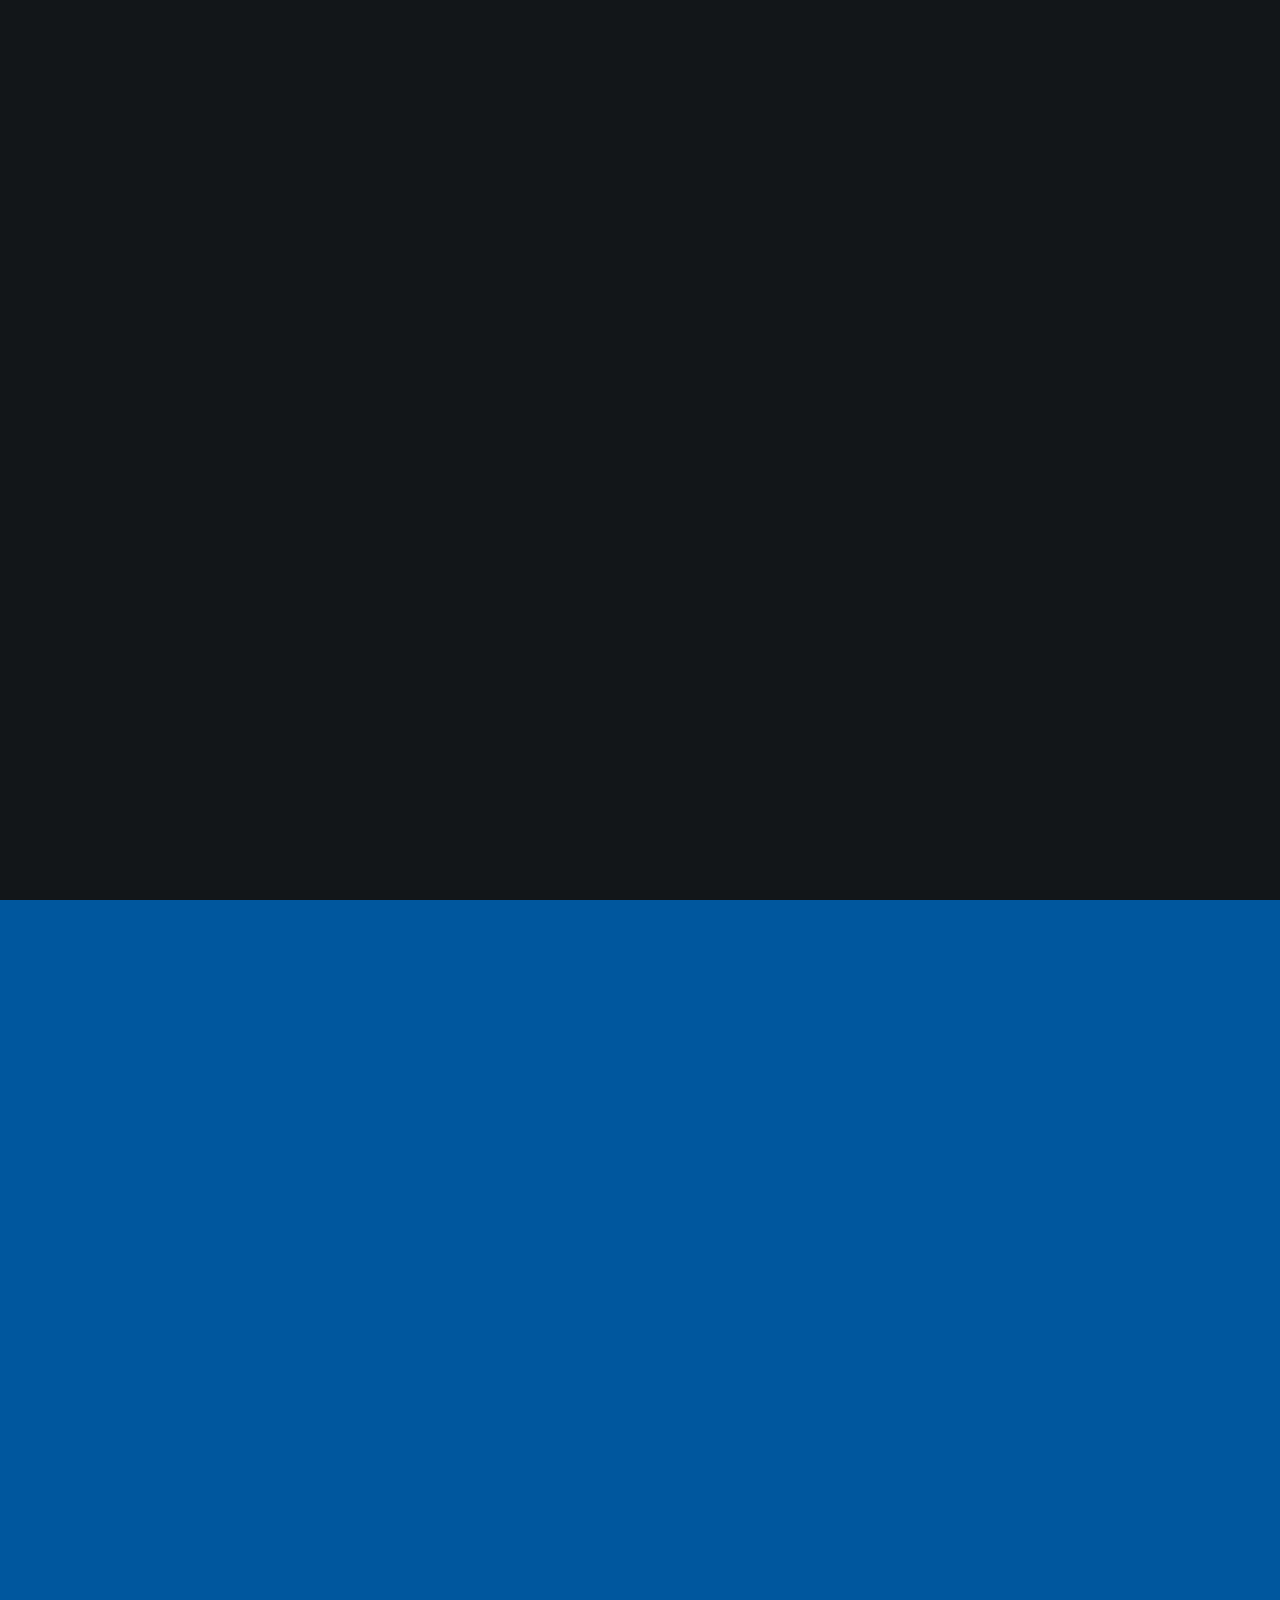
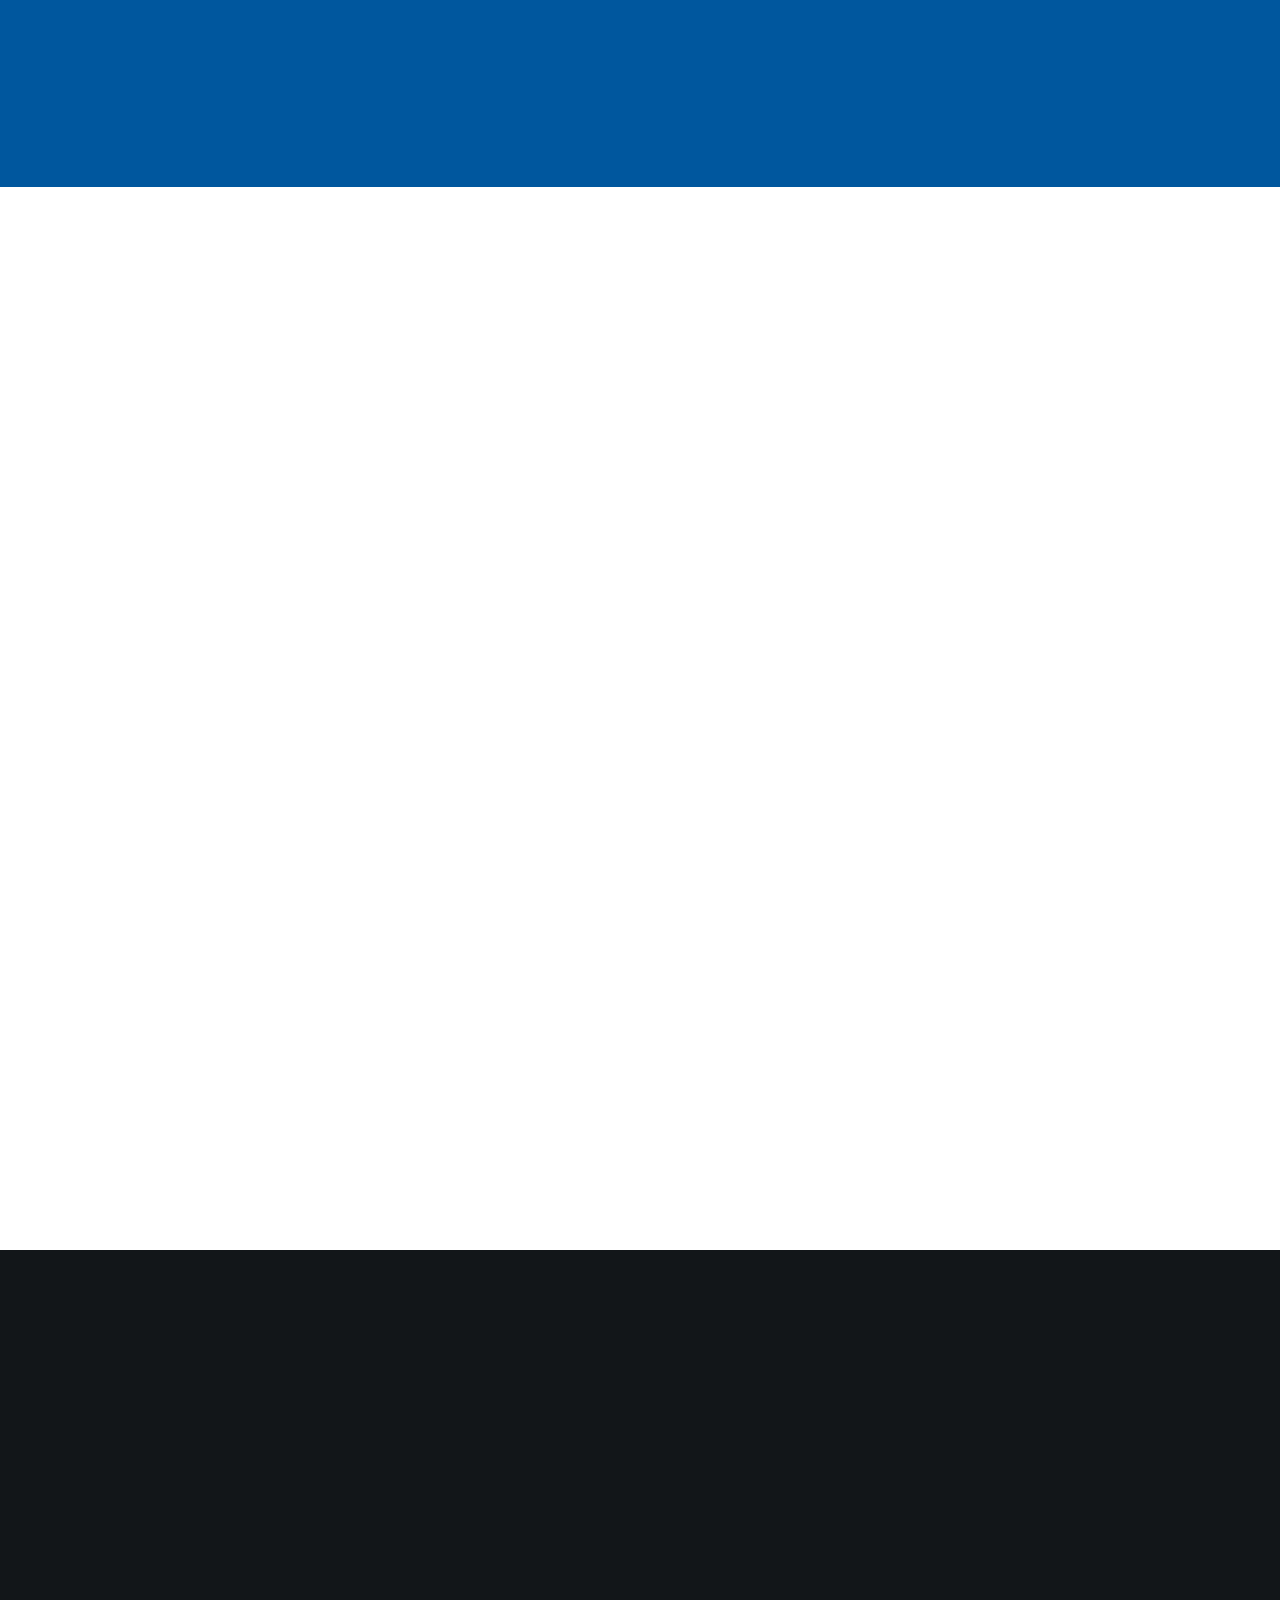
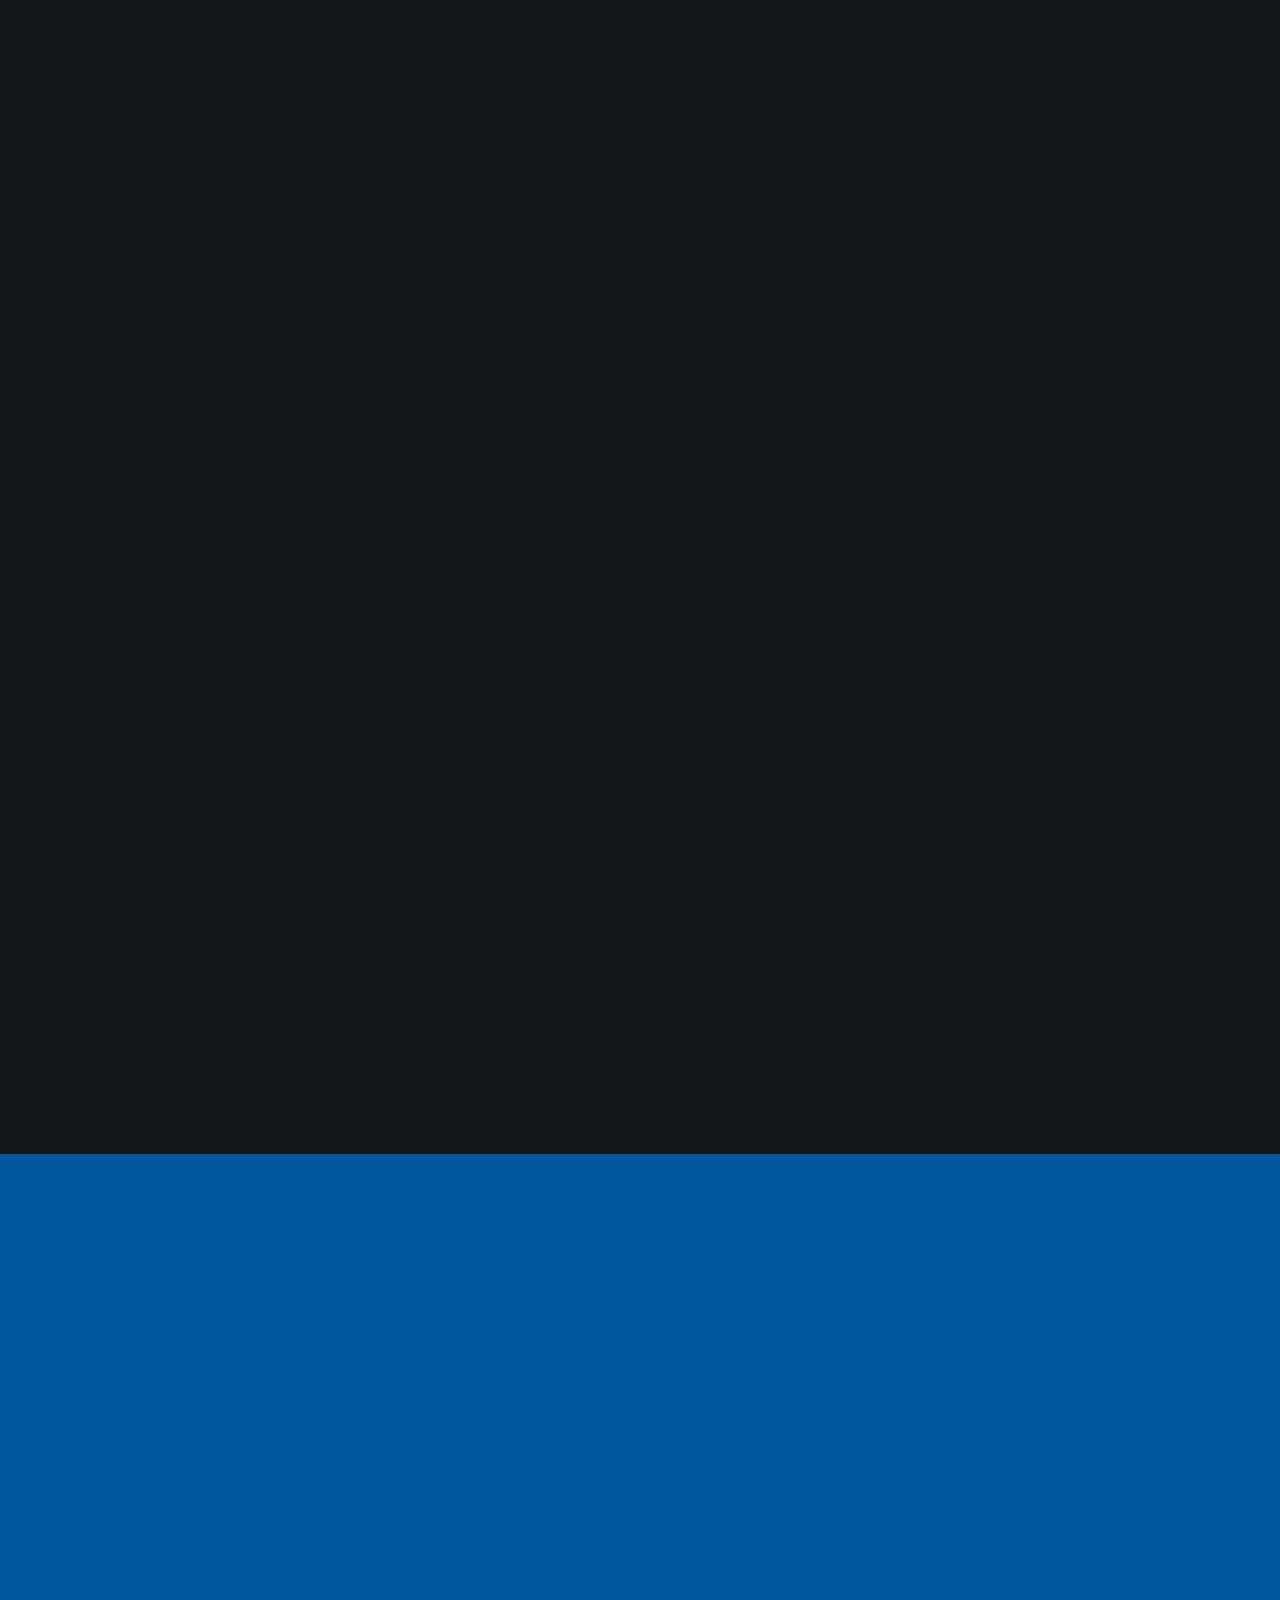
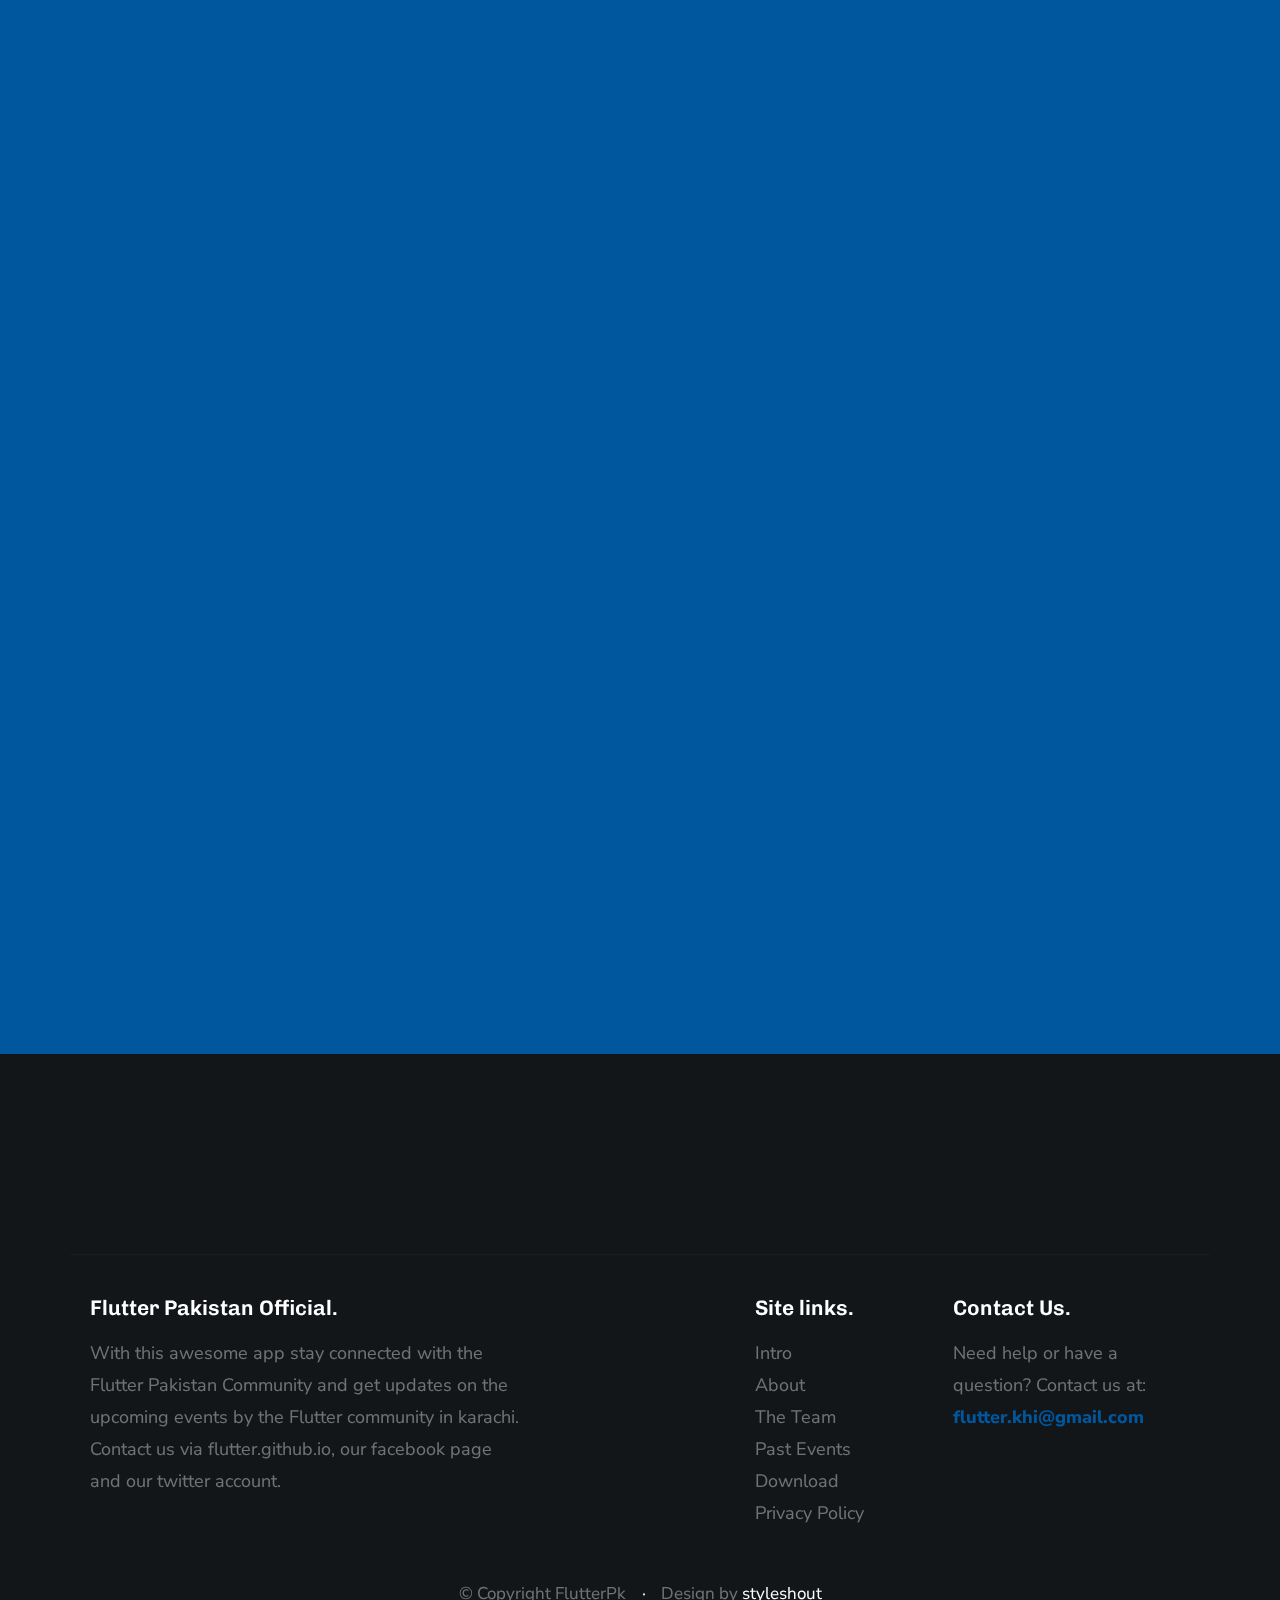
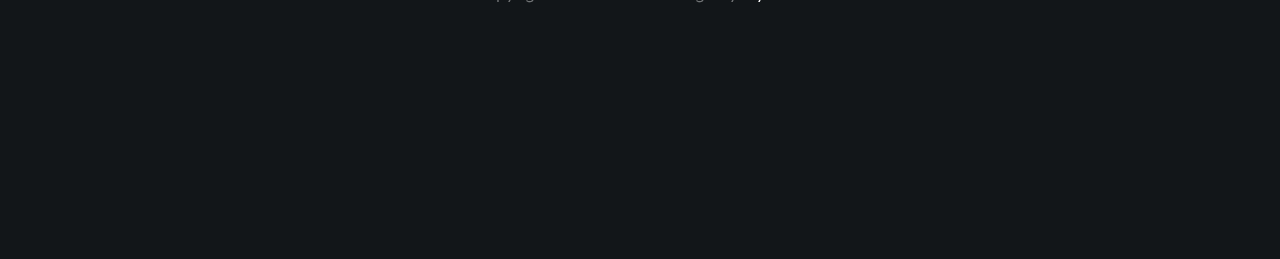
==== commit 8b449944: "final" ====
--- a/index.html
+++ b/index.html
@@ -92,8 +92,9 @@
                     </h1>
     
                     <h3>
-                    Voluptatem ipsa quae ab illo inventore veritatis et quasi architecto beatae vitae dicta sunt explica. Nemo enim ipsam voluptatem quia. 
-                    Ut quis enim.
+                        The Official Flutter Pakistan App connects you to the events happening in Karachi related to Flutter.
+                        The application gives the detailed schedule of the events, along with the enablement of registrations for the event.
+                        Download now and get connected with Flutter Pakistan Team.
                     </h3>
     
                     <div class="home-content__btn-wrap">
@@ -179,20 +180,25 @@
 
         <div class="row process-wrap">
 
-            <h2 class="display-2 text-center" data-aos="fade-up">How The App Works?</h2>
+            <h2 class="display-2 text-center" data-aos="fade-up">What can you do with this awesome app?</h2>
 
             <div class="process" data-aos="fade-up">
                 <div class="process__steps block-1-2 block-tab-full group">
 
                     <div class="col-block step">
-                        <h3 class="item-title">Sign-Up</h3>
-                        <p>Sed ut perspiciatis unde omnis iste natus error sit voluptatem accusantium doloremque laudantium, totam rem aperiam, eaque ipsa quae ab illo inventore veritatis et quasi architecto beatae vitae dicta sunt explicabo. 
+                        <h3 class="item-title">Register for Active Events by Flutter Pakistan</h3>
+                        <p> Download the app on your favourite mobile device; Android or iOS. <br>
+                            Explore the app for upcoming Flutter Pakistan events. <br>
+                            Register for active events using this awesome app!
                         </p> 
                     </div>
 
                     <div class="col-block step">
-                        <h3 class="item-title">Create</h3>
-                        <p>Sed ut perspiciatis unde omnis iste natus error sit voluptatem accusantium doloremque laudantium, totam rem aperiam, eaque ipsa quae ab illo inventore veritatis et quasi architecto beatae vitae dicta sunt explicabo. 
+                        <h3 class="item-title">Become a part of Flutter Pakistan</h3>
+                        <p>
+                            Use the app to show your interest in contributing to Flutter Pakistan.
+                            <br>
+                            Choose how you want to contribute and get connected with the Flutter Pakistan Team!
                         </p> 
                     </div>
 
@@ -224,7 +230,6 @@
                             <span class="testimonials__name">Asadullah bin Yousuf</span>
 
                         </div>
-
                         <img src="user-03.jpg" alt="Author image" class="testimonials__avatar">
                         
                         <p>Asadullah is generally seen as a tech advocate and he has a passion to build high-quality software products. He is currently overseeing the Flutter community in Pakistan and has been an active member of the global Flutter community and contributes through Medium articles, twitter, and community talks.</p>
@@ -330,7 +335,7 @@
 
                         </ul>
 
-                        <a class="btn btn--primary large full-width" href="#0">Read More</a>
+                        <!---<a class="btn btn--primary large full-width" href="#0">Read More</a>--->
                     </div>
                 
                 </div>
@@ -356,19 +361,27 @@
         <div class="row">
             <div class="col-full text-center">
                 <ul class="download-badges" data-aos="fade-up">
-                    <li><a href="#0" title="" class="badge-appstore">App Store</a></li>
-                    <li><a href="#0" title="" class="badge-googleplay">Play Store</a></li>
+                    <li><a href="https://apps.apple.com/pk/app/flutter-pakistan/id1454848066" title="" class="badge-appstore">App Store</a></li>
+                    <li><a href="https://play.google.com/store/apps/details?id=com.flutterkhi.app.flutterpk&hl=en" title="" class="badge-googleplay">Play Store</a></li>
                 </ul>
             </div> 
         </div>
 
         <div class="row download-bottom-image" data-aos="fade-up">
-            <img src="app-screen-1400.png" 
-                srcset="app-screen-600.png 600w, 
-                        app-screen-1400.png 1400w, 
-                        app-screen-2800.png 2800w" 
-                sizes="(max-width: 2800px) 100vw, 2800px" 
-                alt="App Screenshots"> 
+            <style>
+                img {
+                display: block;
+                margin-left: auto;
+                margin-right: auto;
+                }
+            </style>
+            <img src="app-screen.jpeg"
+                srcset="app-screen.jpeg 600w,
+                        app-screen.jpeg 1400w,
+                        app-screen.jpeg 2800w"
+                sizes="(max-width: 2800px) 100vw, 2800px"
+                alt="App Screenshots"
+            >
         </div>
 
     </section> <!-- end s-download -->
@@ -388,12 +401,6 @@
                 With this awesome app stay connected with the Flutter Pakistan Community and get updates on the upcoming events by the Flutter community in karachi.
 		Contact us via flutter.github.io, our facebook page and our twitter account.
                 </p>
-
-                <ul class="footer__social">
-                    <li><a href="#0"><i class="fab fa-facebook-f" aria-hidden="true"></i></a></li>
-                    <li><a href="#0"><i class="fab fa-twitter" aria-hidden="true"></i></a></li>
-                    <li><a href="#0"><i class="fab fa-instagram" aria-hidden="true"></i></a></li>
-                </ul>
             </div>
 
             <div class="col-five md-seven tab-full right end">
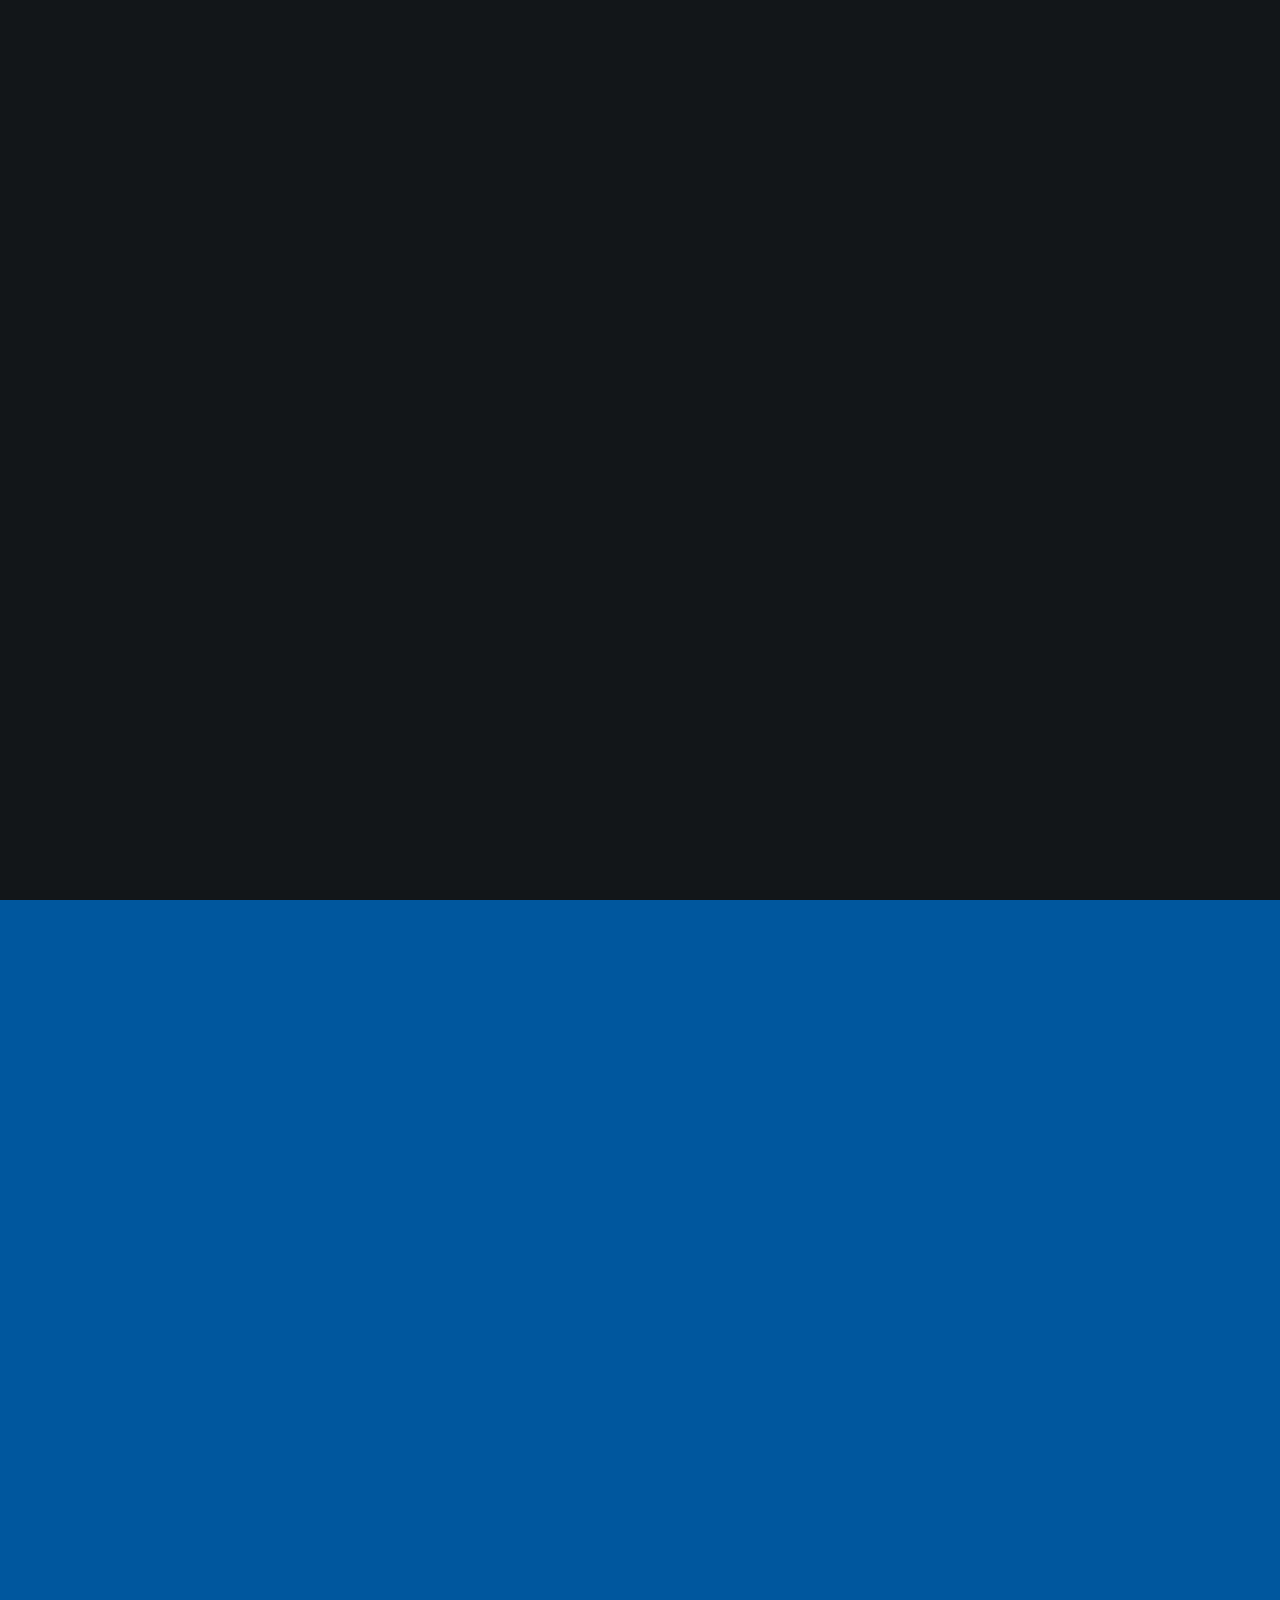
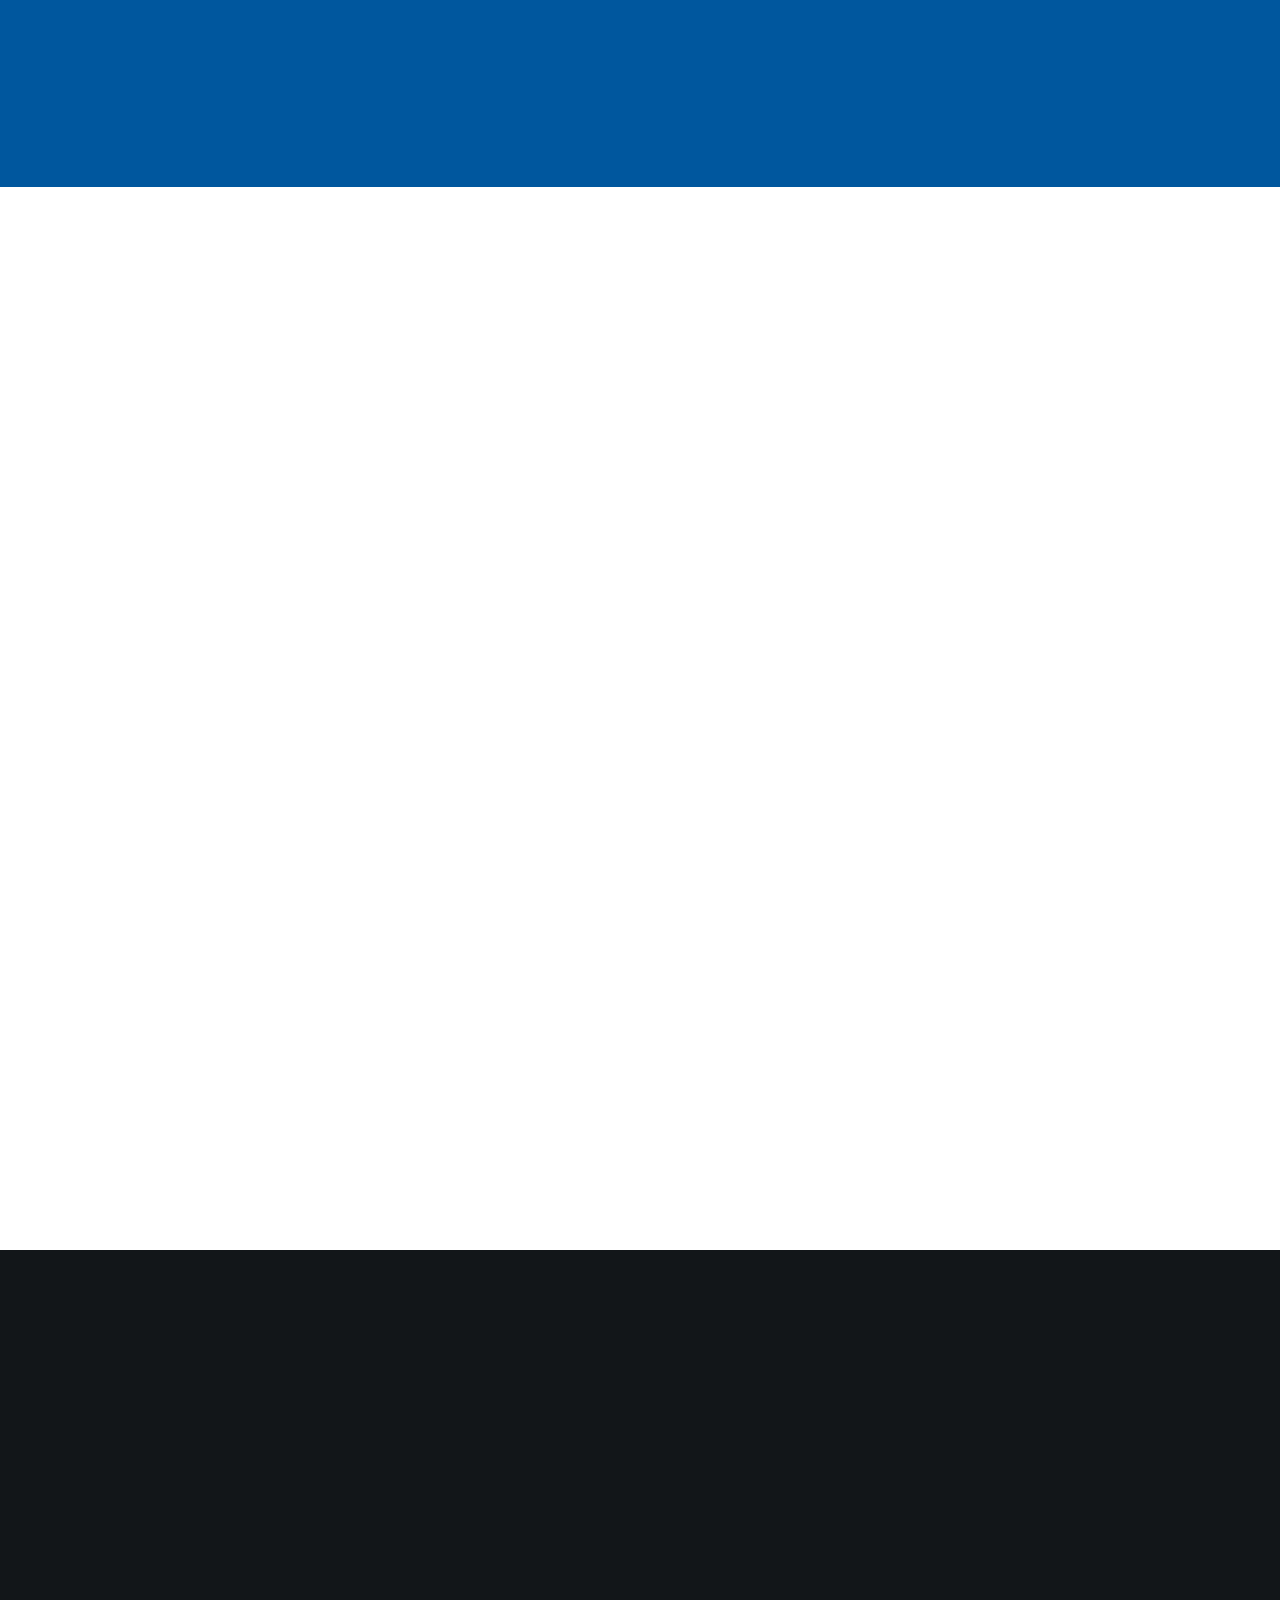
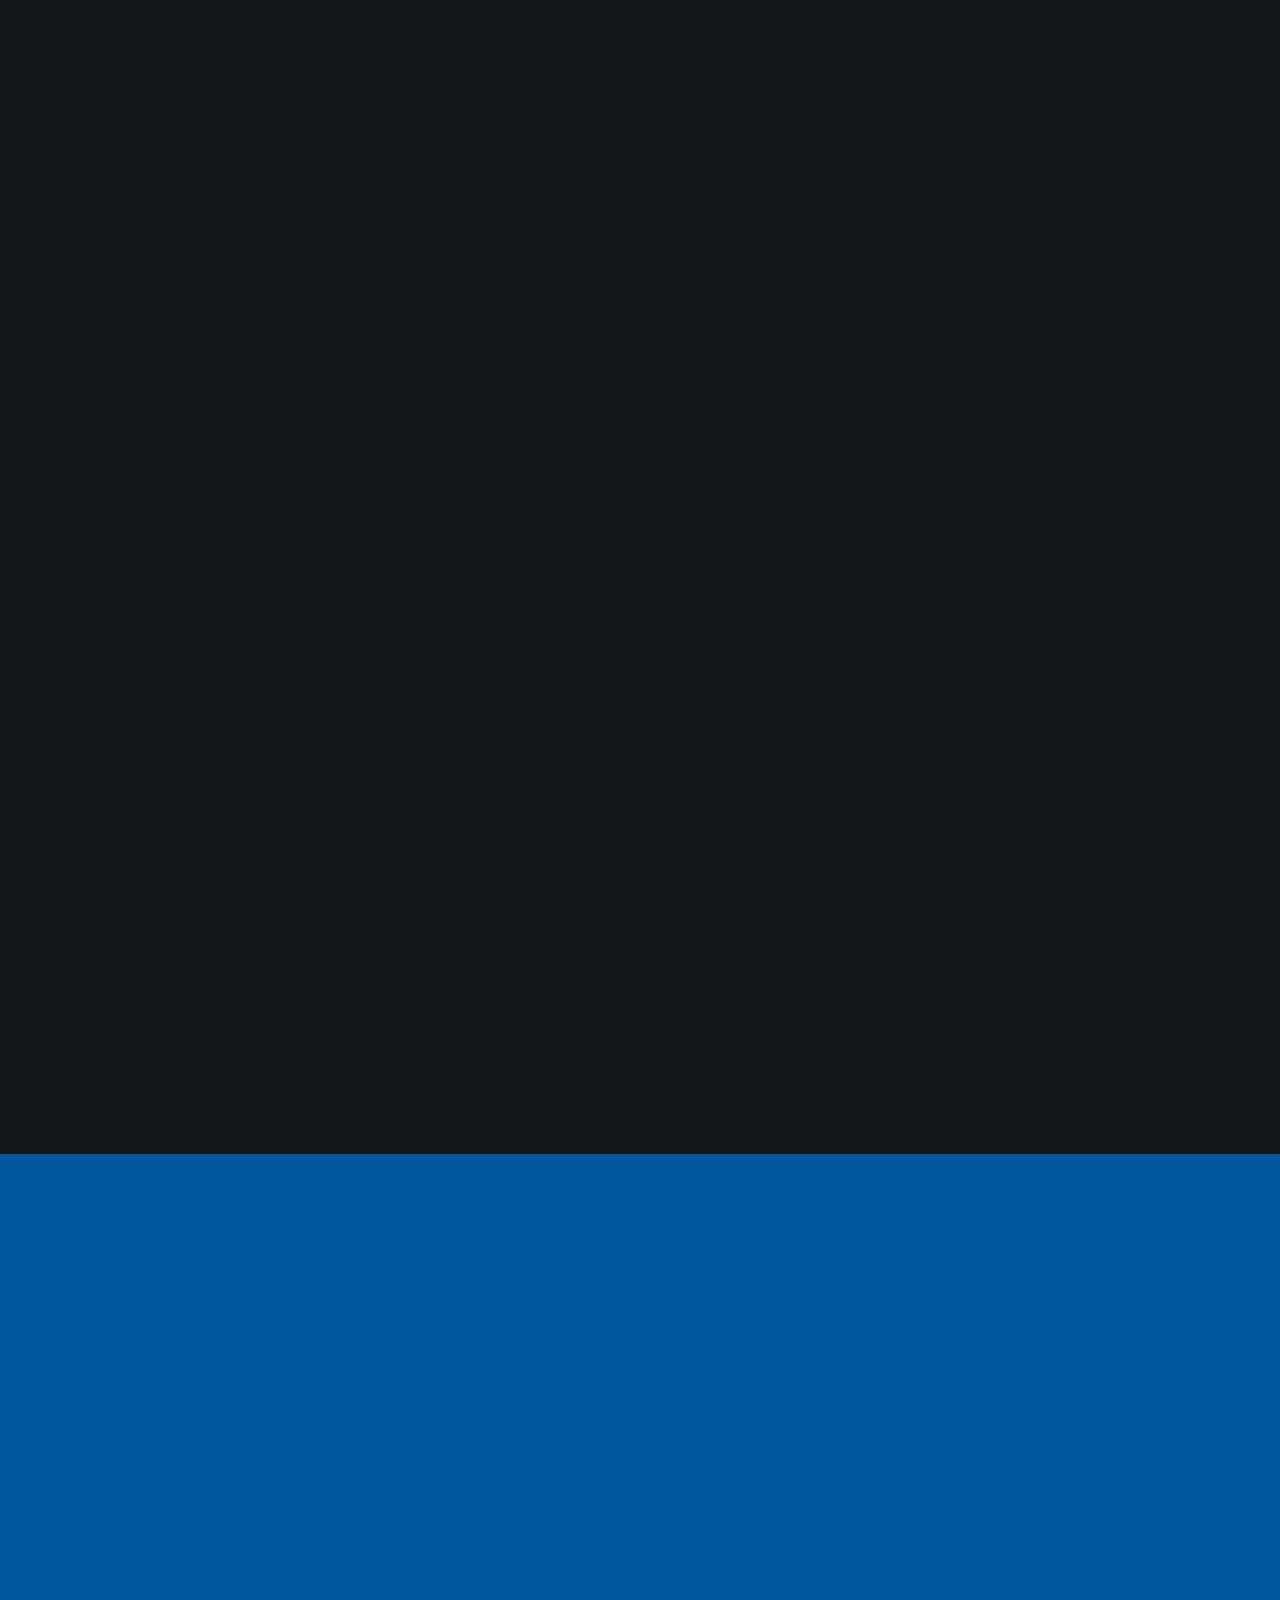
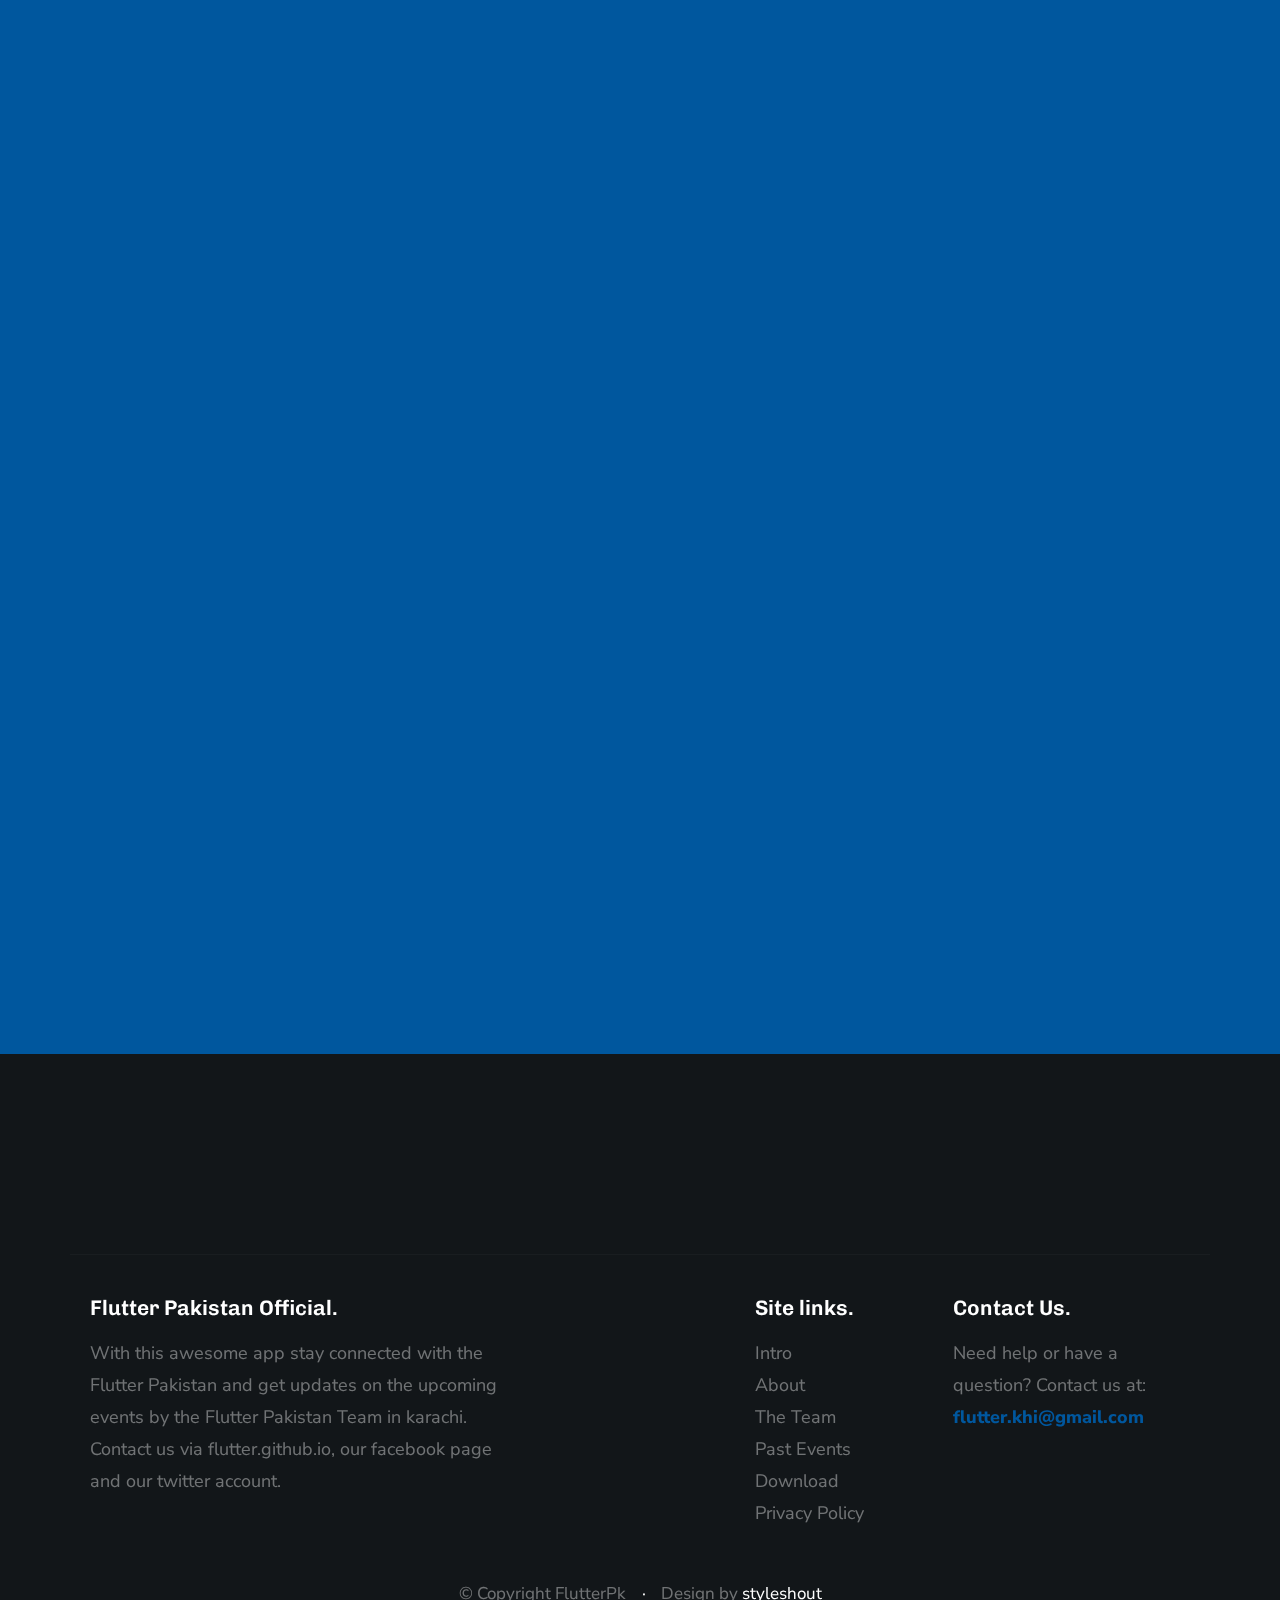
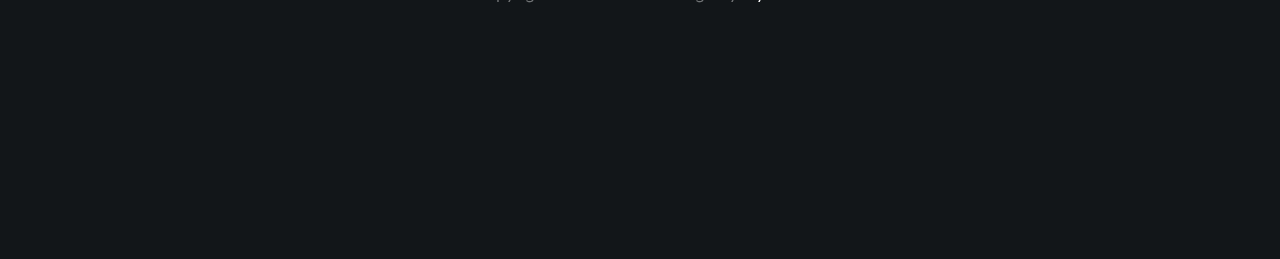
==== commit e5cfe65d: "Update index.html" ====
--- a/index.html
+++ b/index.html
@@ -157,7 +157,7 @@
 
                 <div class="shadow-overlay"></div>
 
-                <a class="btn-video" href="" data-lity>
+                <a class="btn-video" href="https://youtu.be/qcwIH6GKCbk" data-lity>
                     <span class="video-icon"></span>
                 </a>
 
@@ -398,8 +398,7 @@
                 <h4>Flutter Pakistan Official.</h4>
 
                 <p>
-                With this awesome app stay connected with the Flutter Pakistan Community and get updates on the upcoming events by the Flutter community in karachi.
-		Contact us via flutter.github.io, our facebook page and our twitter account.
+                With this awesome app stay connected with the Flutter Pakistan and get updates on the upcoming events by the Flutter Pakistan Team in karachi. Contact us via flutter.github.io, our facebook page and our twitter account.
                 </p>
             </div>
 
@@ -450,4 +449,4 @@
     <script src="plugins.js"></script>
     <script src="main.js"></script>
 
-</body>+</body>
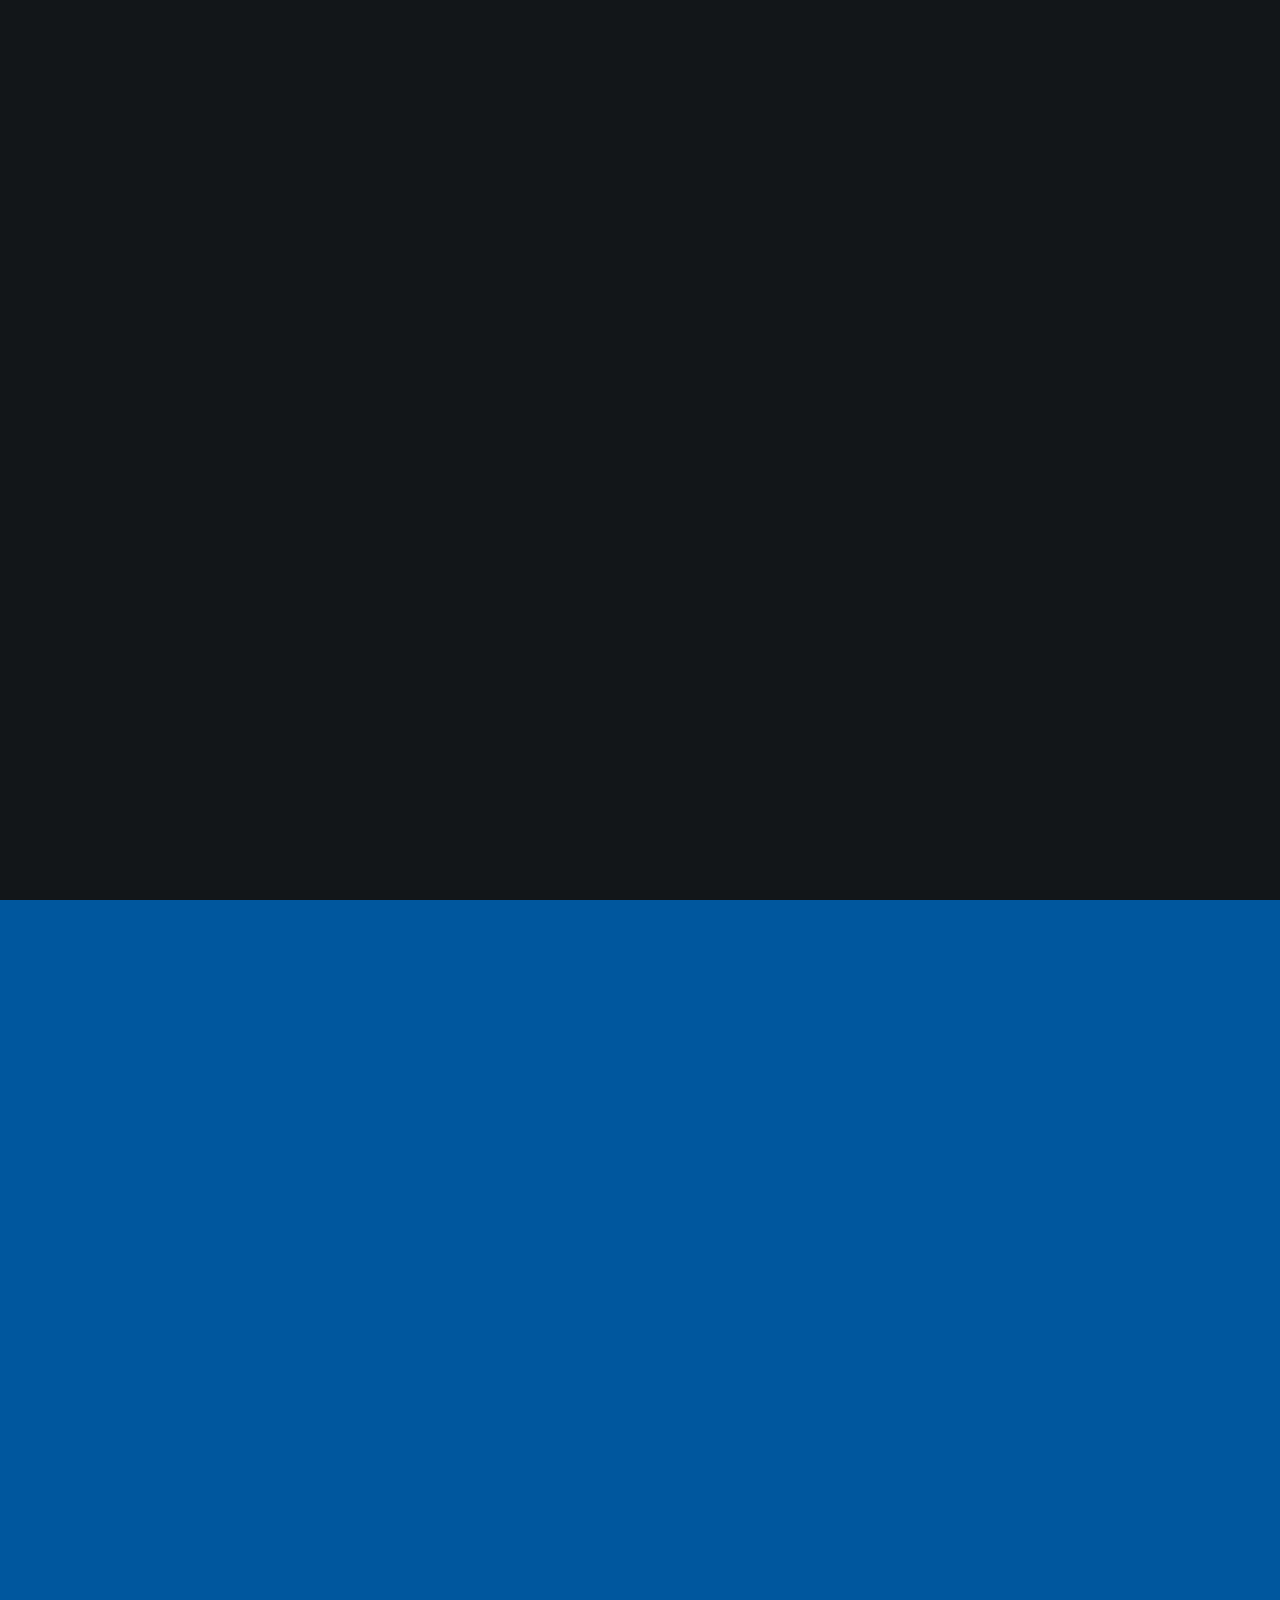
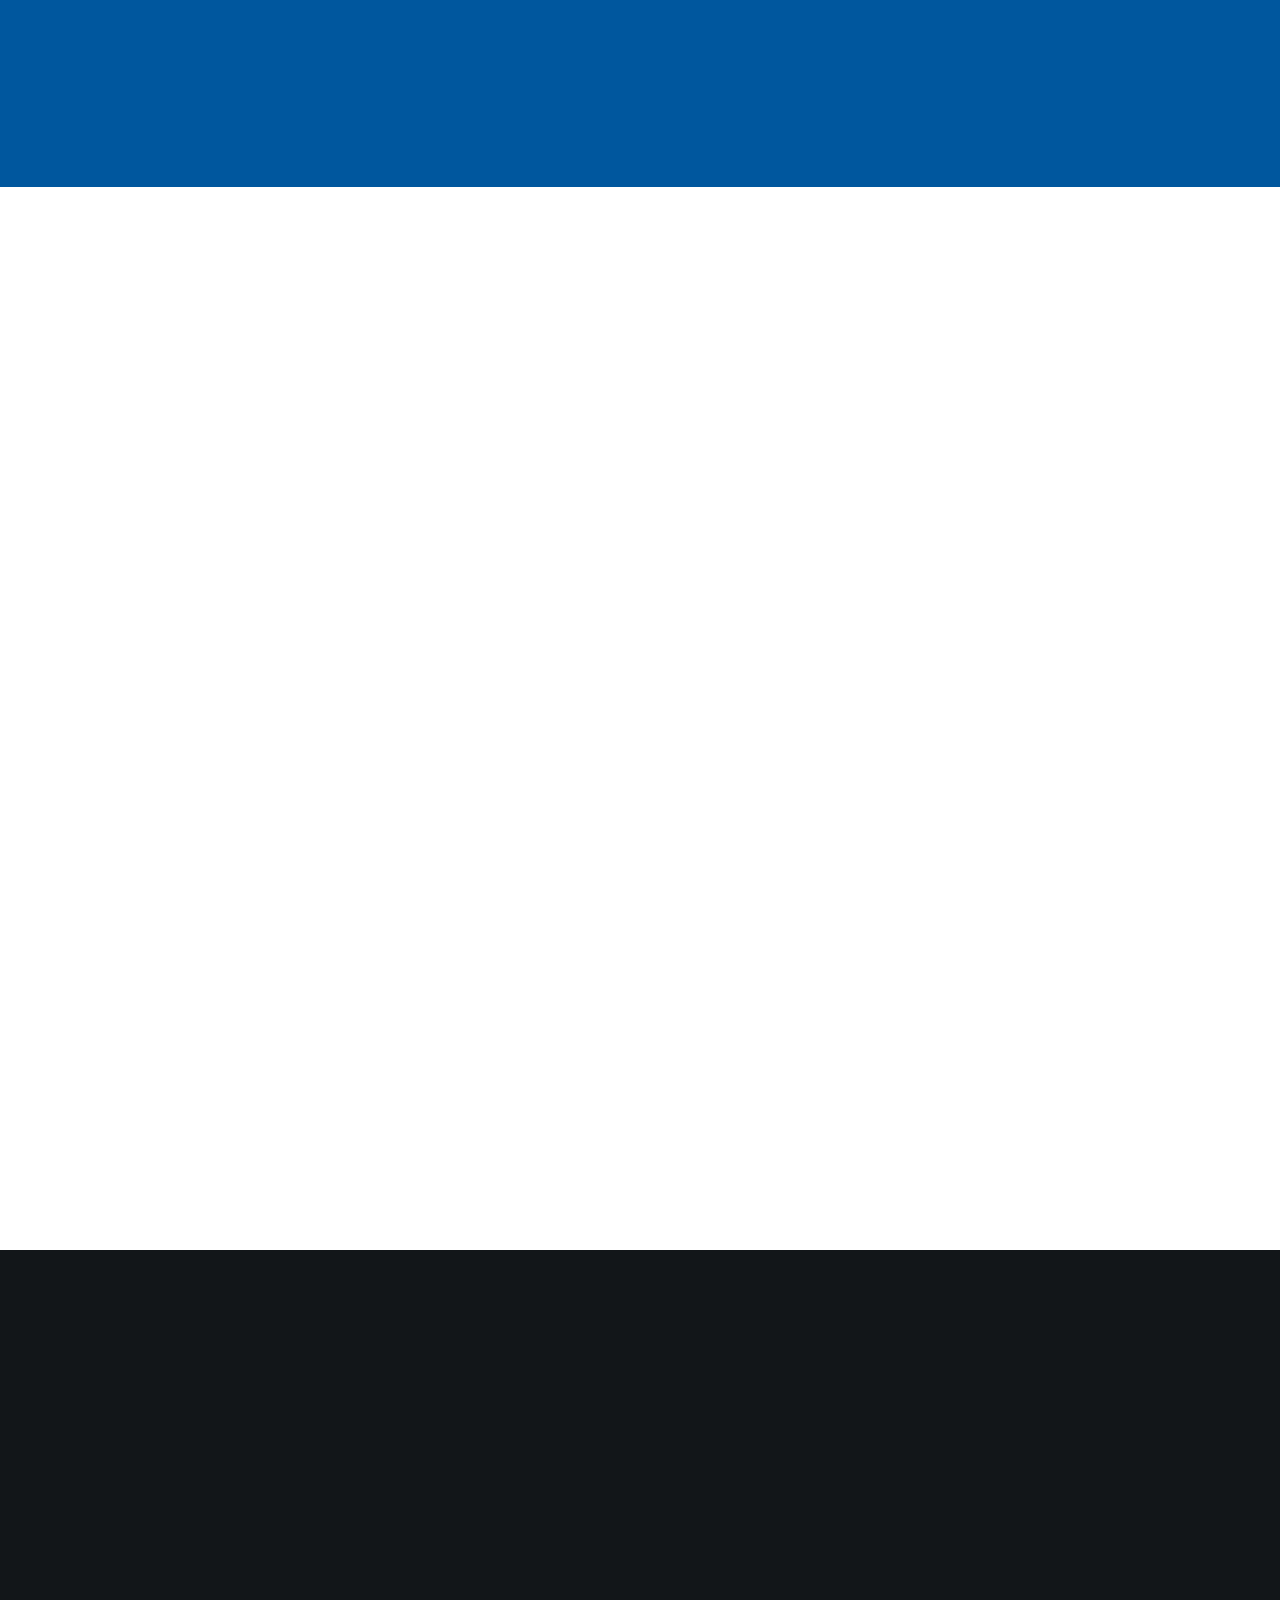
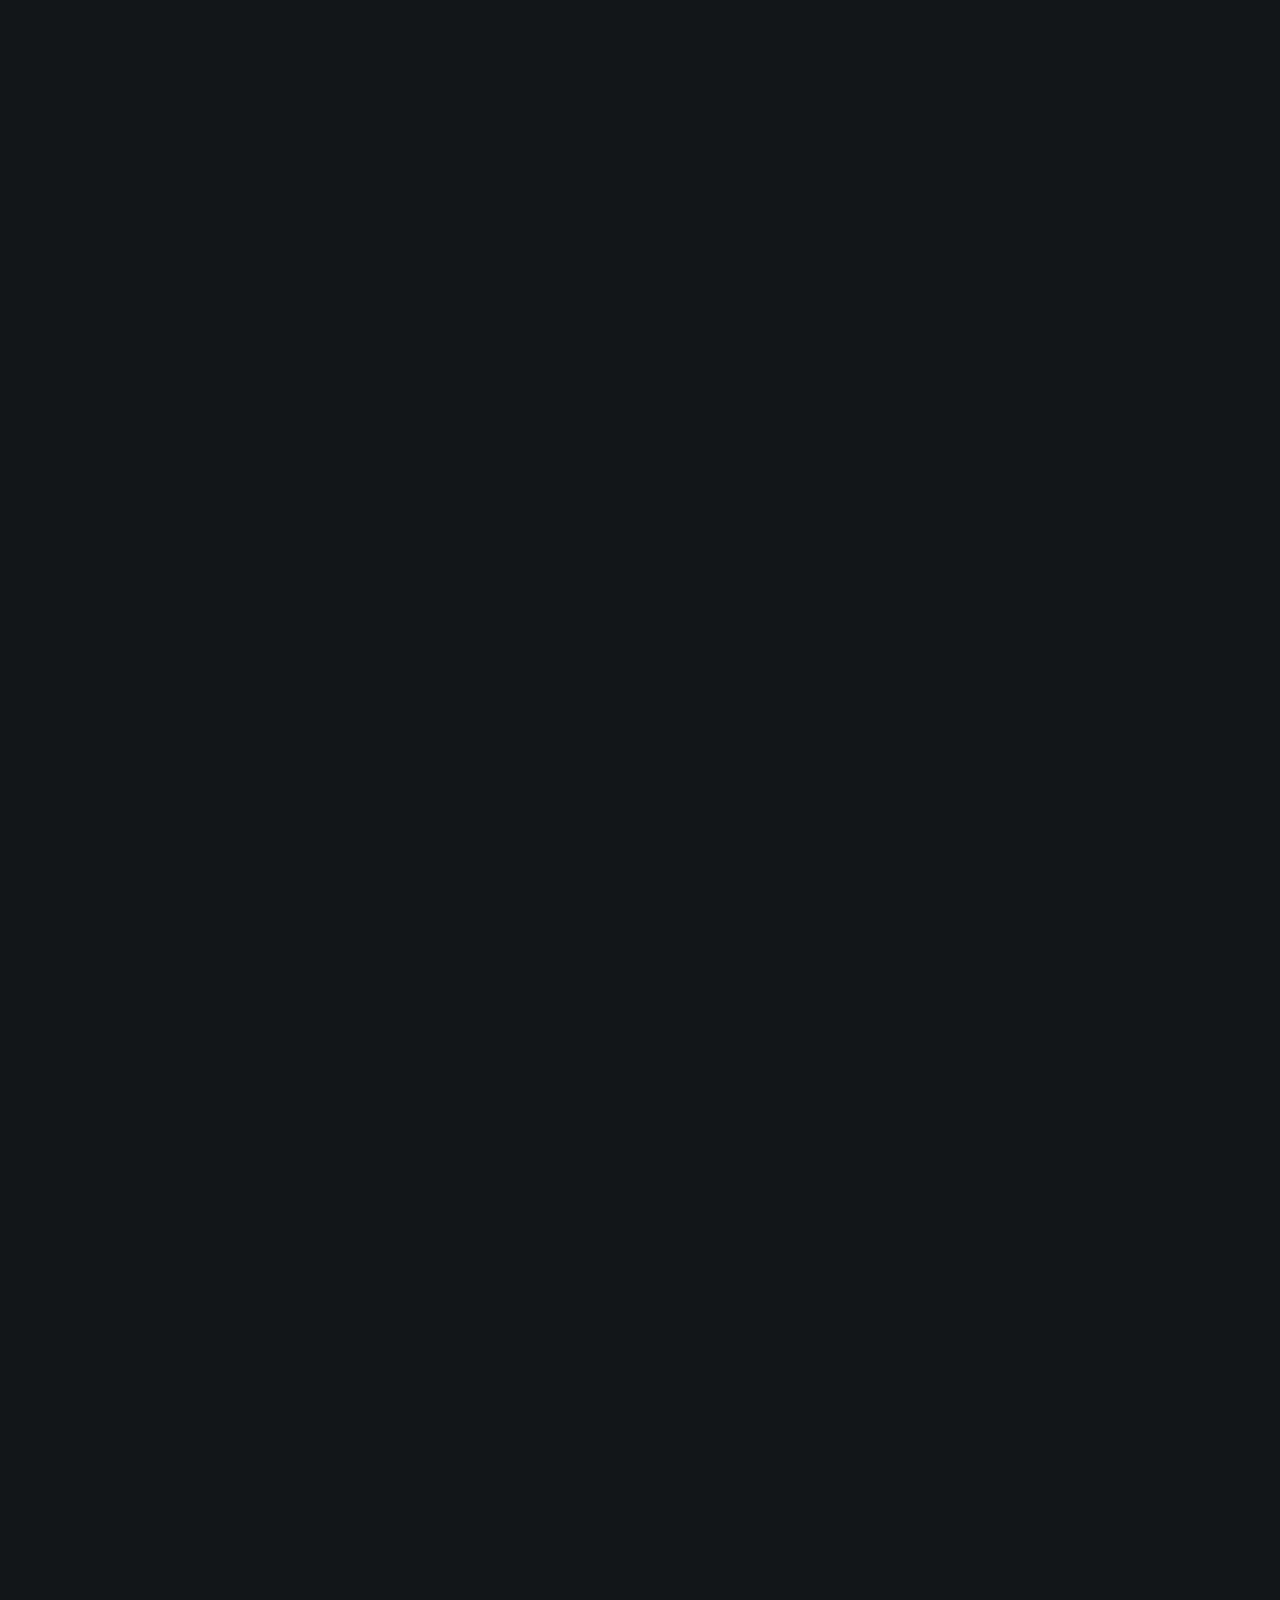
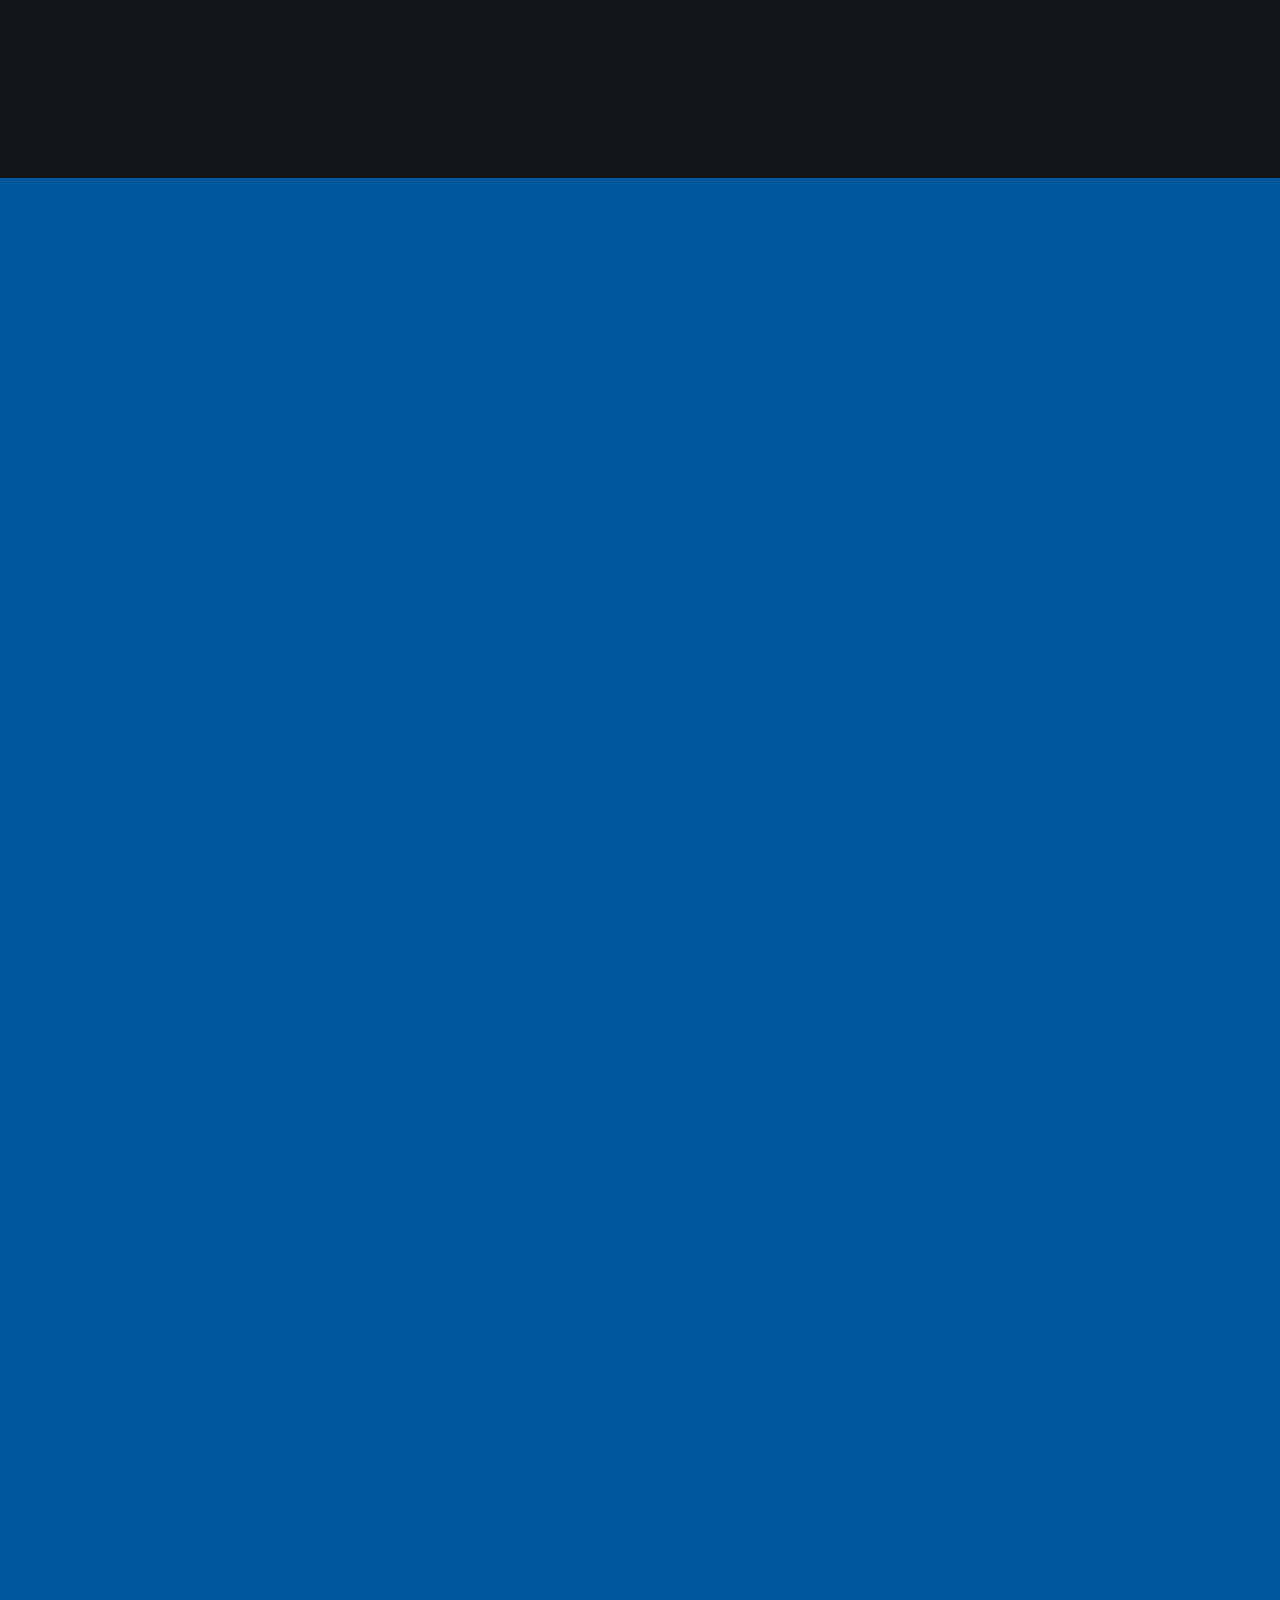
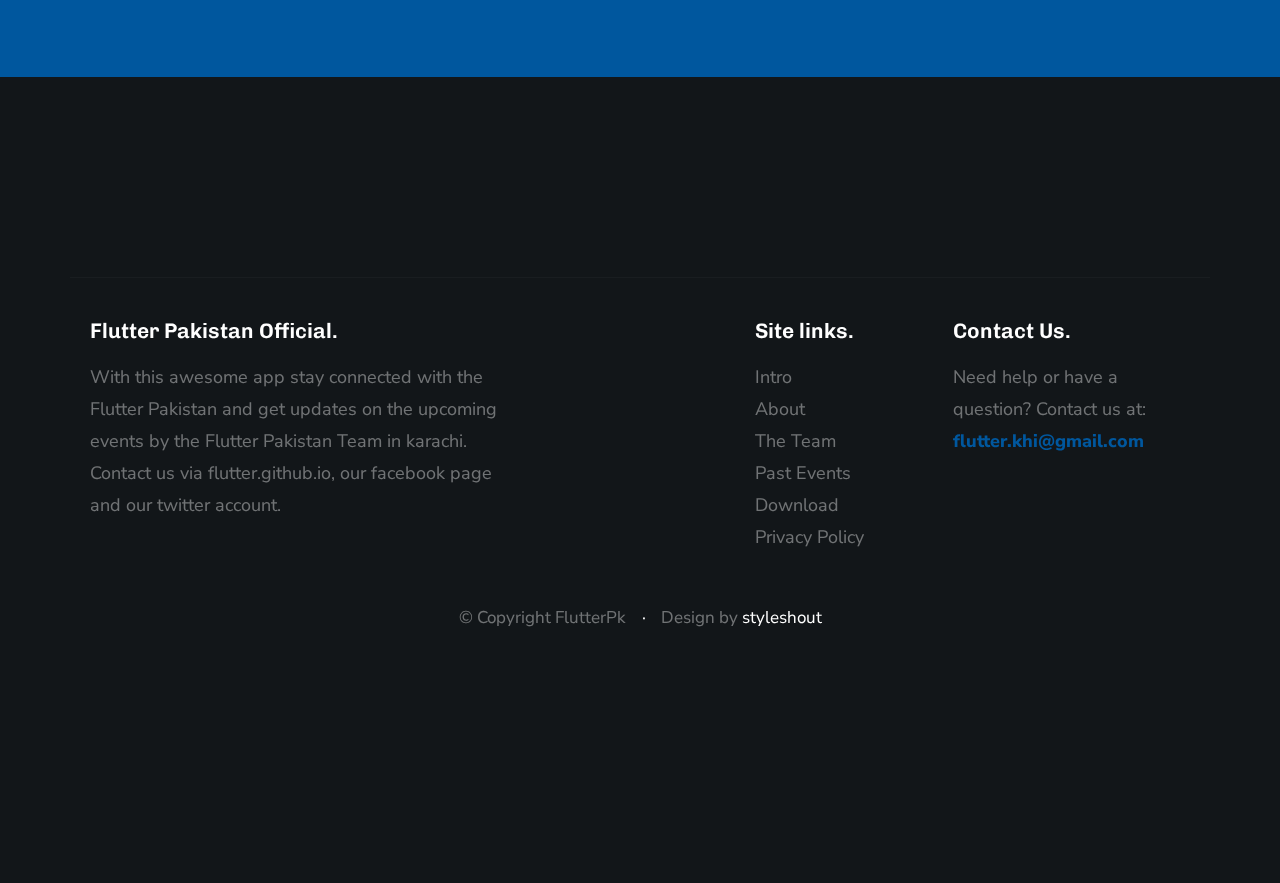
==== commit afa64564: "Update index.html" ====
--- a/index.html
+++ b/index.html
@@ -245,7 +245,18 @@
                         
                         <p>Waleed Arshad is a mobile technologist, a core developer and one of the Founders of Flutter Pakistan. He has been a part of IBM and TPS, and is currently working on Data Science and Flutter development in Karachi Electric. He has been a regular community contributor through Github and Medium.</p>
                         
-
+			</div> <!-- end testimonials__slide -->
+
+                    <div class="testimonials__slide">
+                        <div class="testimonials__author">
+                            <span class="testimonials__name">Ashar Zia</span>
+                        </div>
+                        <img src="user-0.jpg" alt="Author image" class="testimonials__avatar">
+                        
+                        <p>Ashar has been part of the Flutter Karachi Community from the start. He is very passionate about tech and actively participates in local tech events.</p>
+
+
+                    </div> <!-- end testimonials__slide -->
                     </div> <!-- end testimonials__slide -->
 
                     <div class="testimonials__slide">
@@ -277,6 +288,17 @@
                         <img src="user-04.jpg" alt="Author image" class="testimonials__avatar">
 
                         <p>Noman has been part of the Flutter Karachi Community from the start. He is very passionate about tech and actively participates in local tech events.</p>
+
+
+                    </div> <!-- end testimonials__slide -->
+			
+		    <div class="testimonials__slide">
+                        <div class="testimonials__author">
+                            <span class="testimonials__name">Rabiya Owais</span>
+                        </div>
+                        <img src="user-06.jpg" alt="Author image" class="testimonials__avatar">
+
+                        <p>Rabiya has been contributing to Flutter Pakistan with the content creation and design suggestions for market promotions. She is currently working as a Data and Process Reengineering Specialist at the Aga Khan University Hospital and is a Data Science enthusiast.</p>
 
 
                     </div> <!-- end testimonials__slide -->
--- a/main.css
+++ b/main.css
@@ -1731,7 +1731,7 @@
 
 .header-logo img {
   width: 130px;
-  height: 50px;
+  height: 60px;
 }
 
 
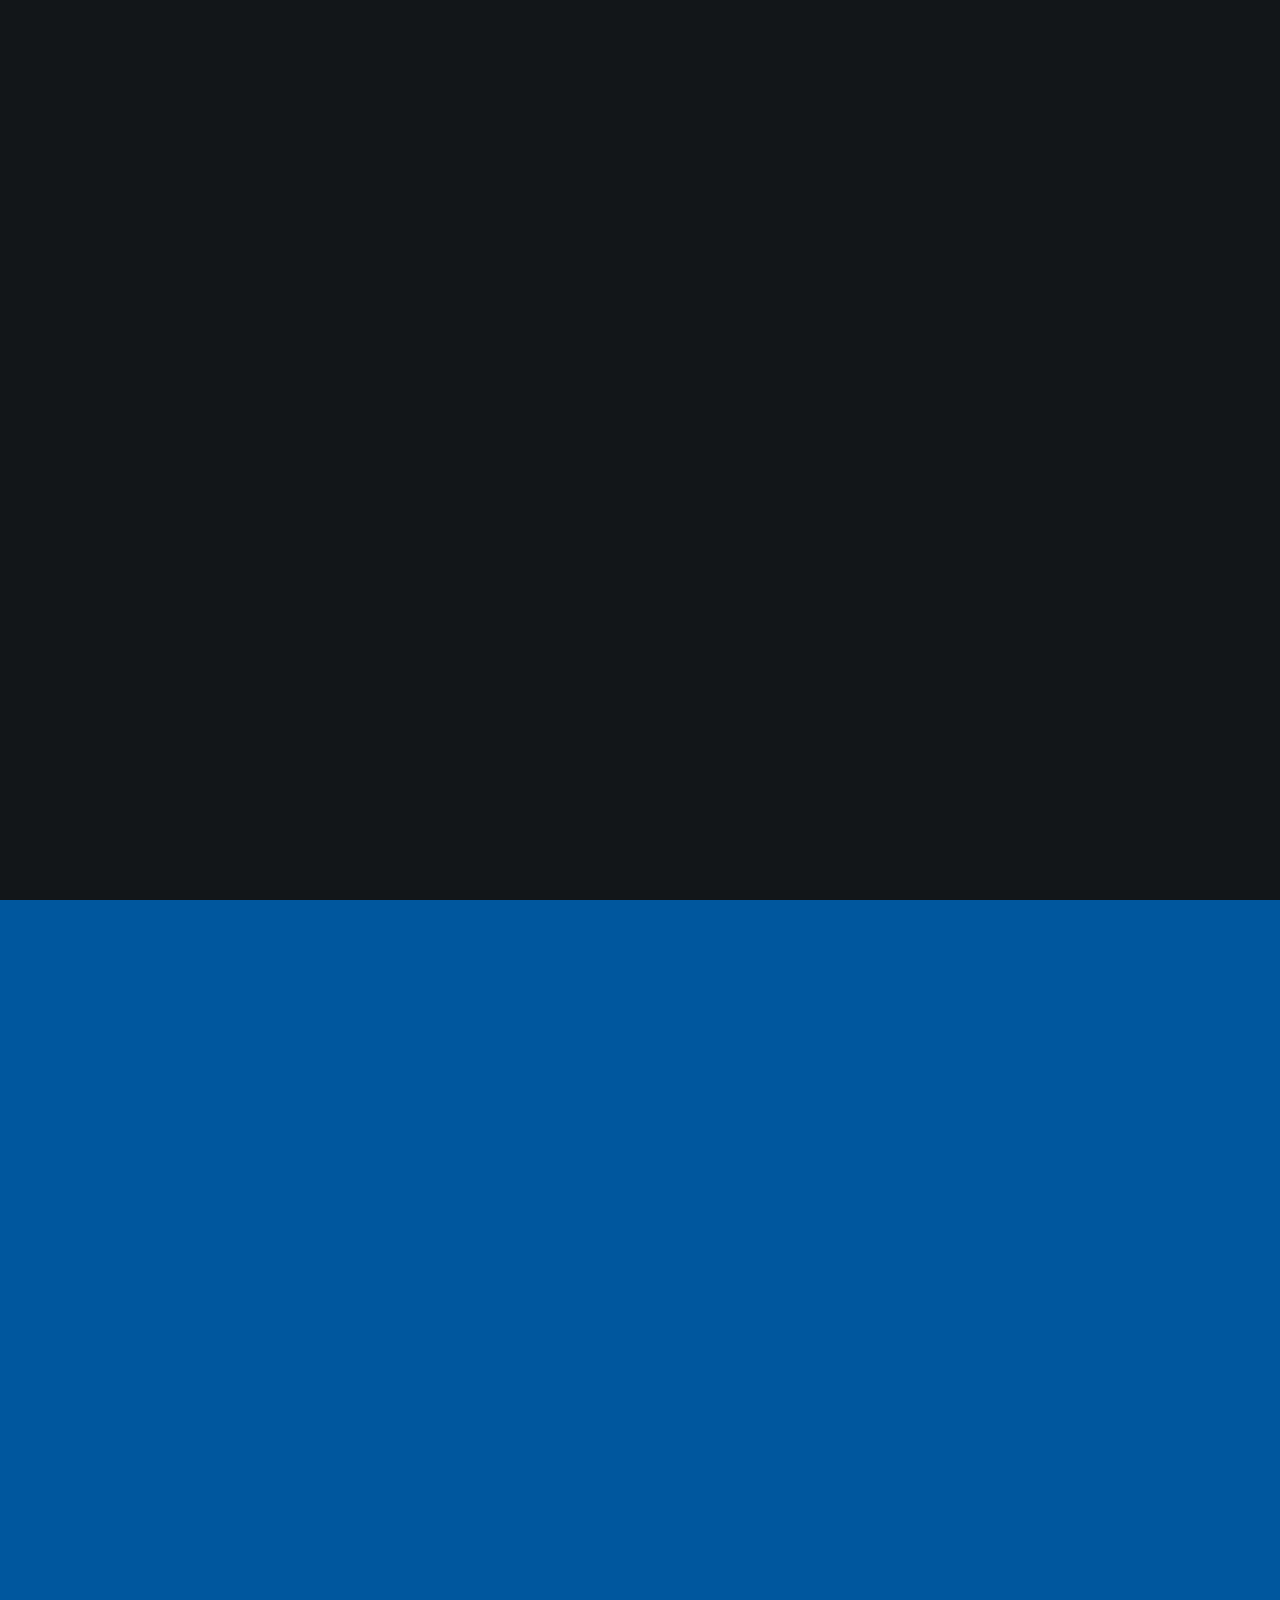
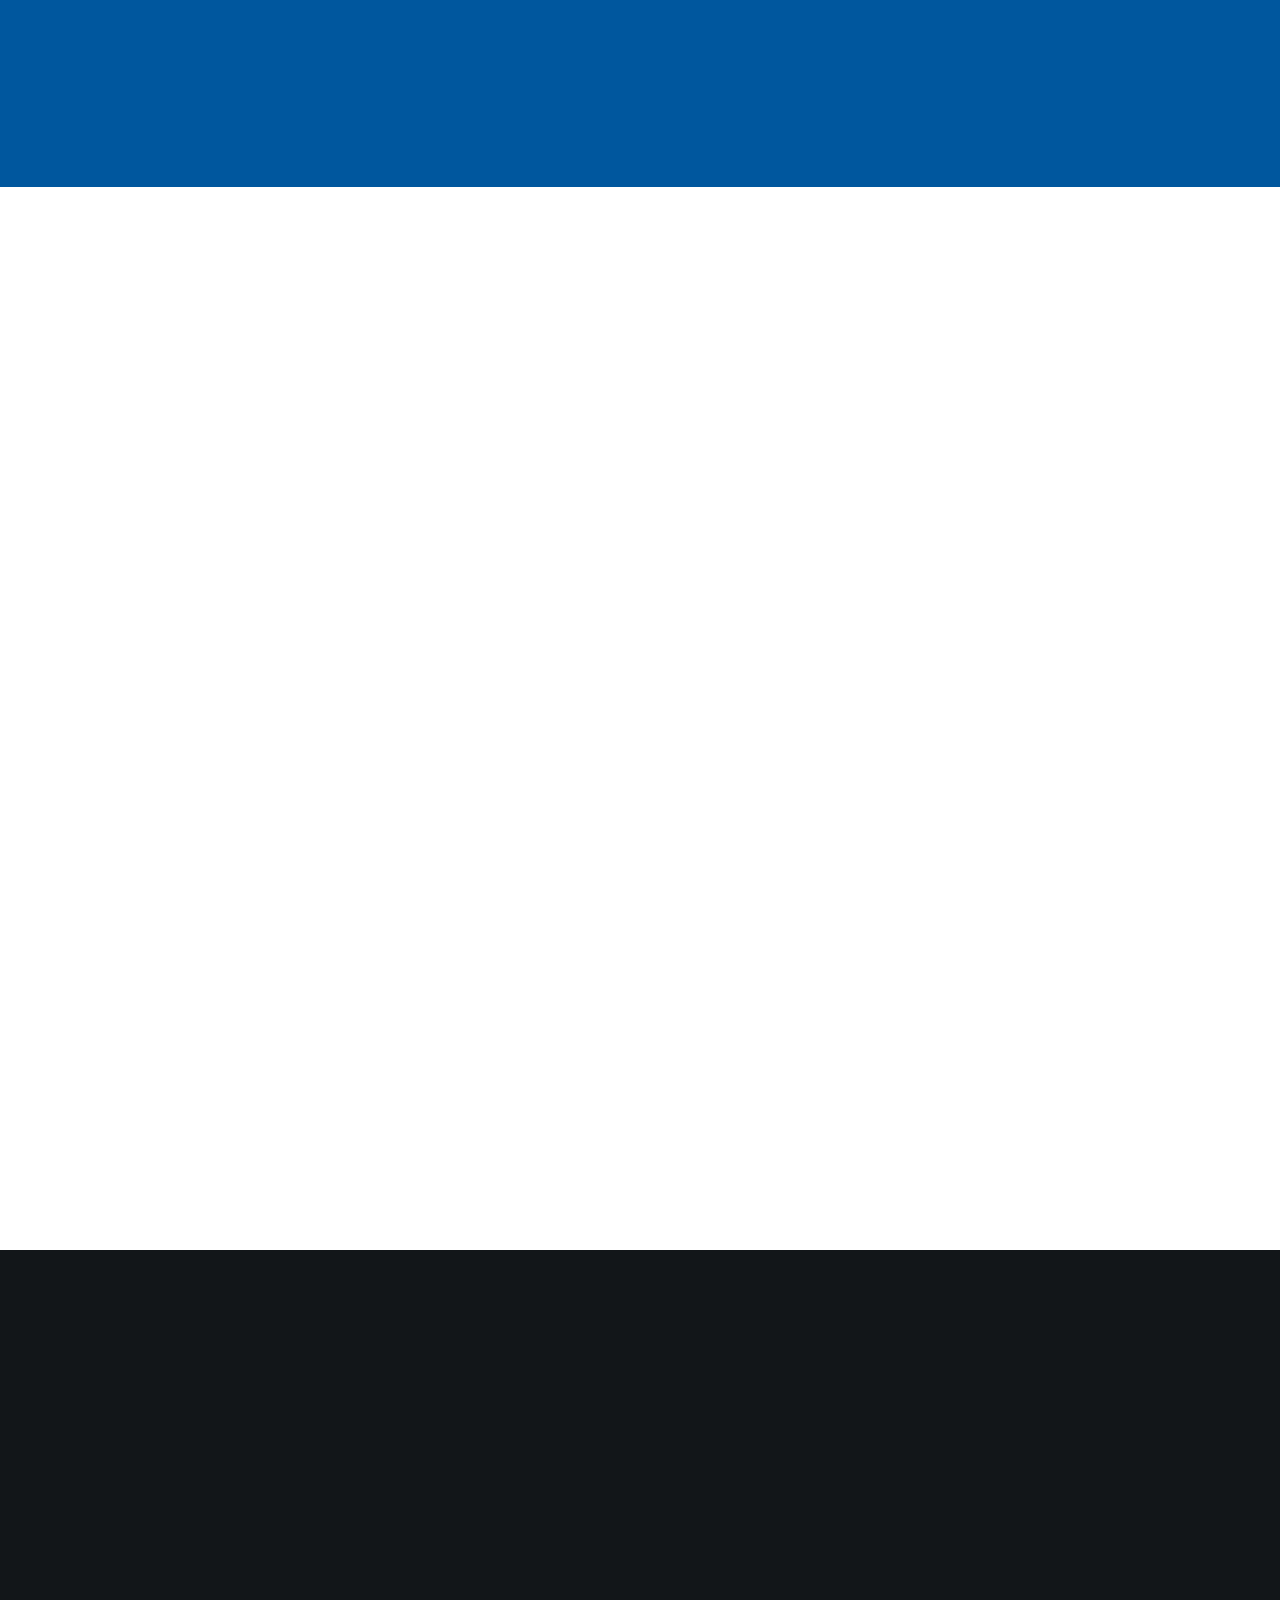
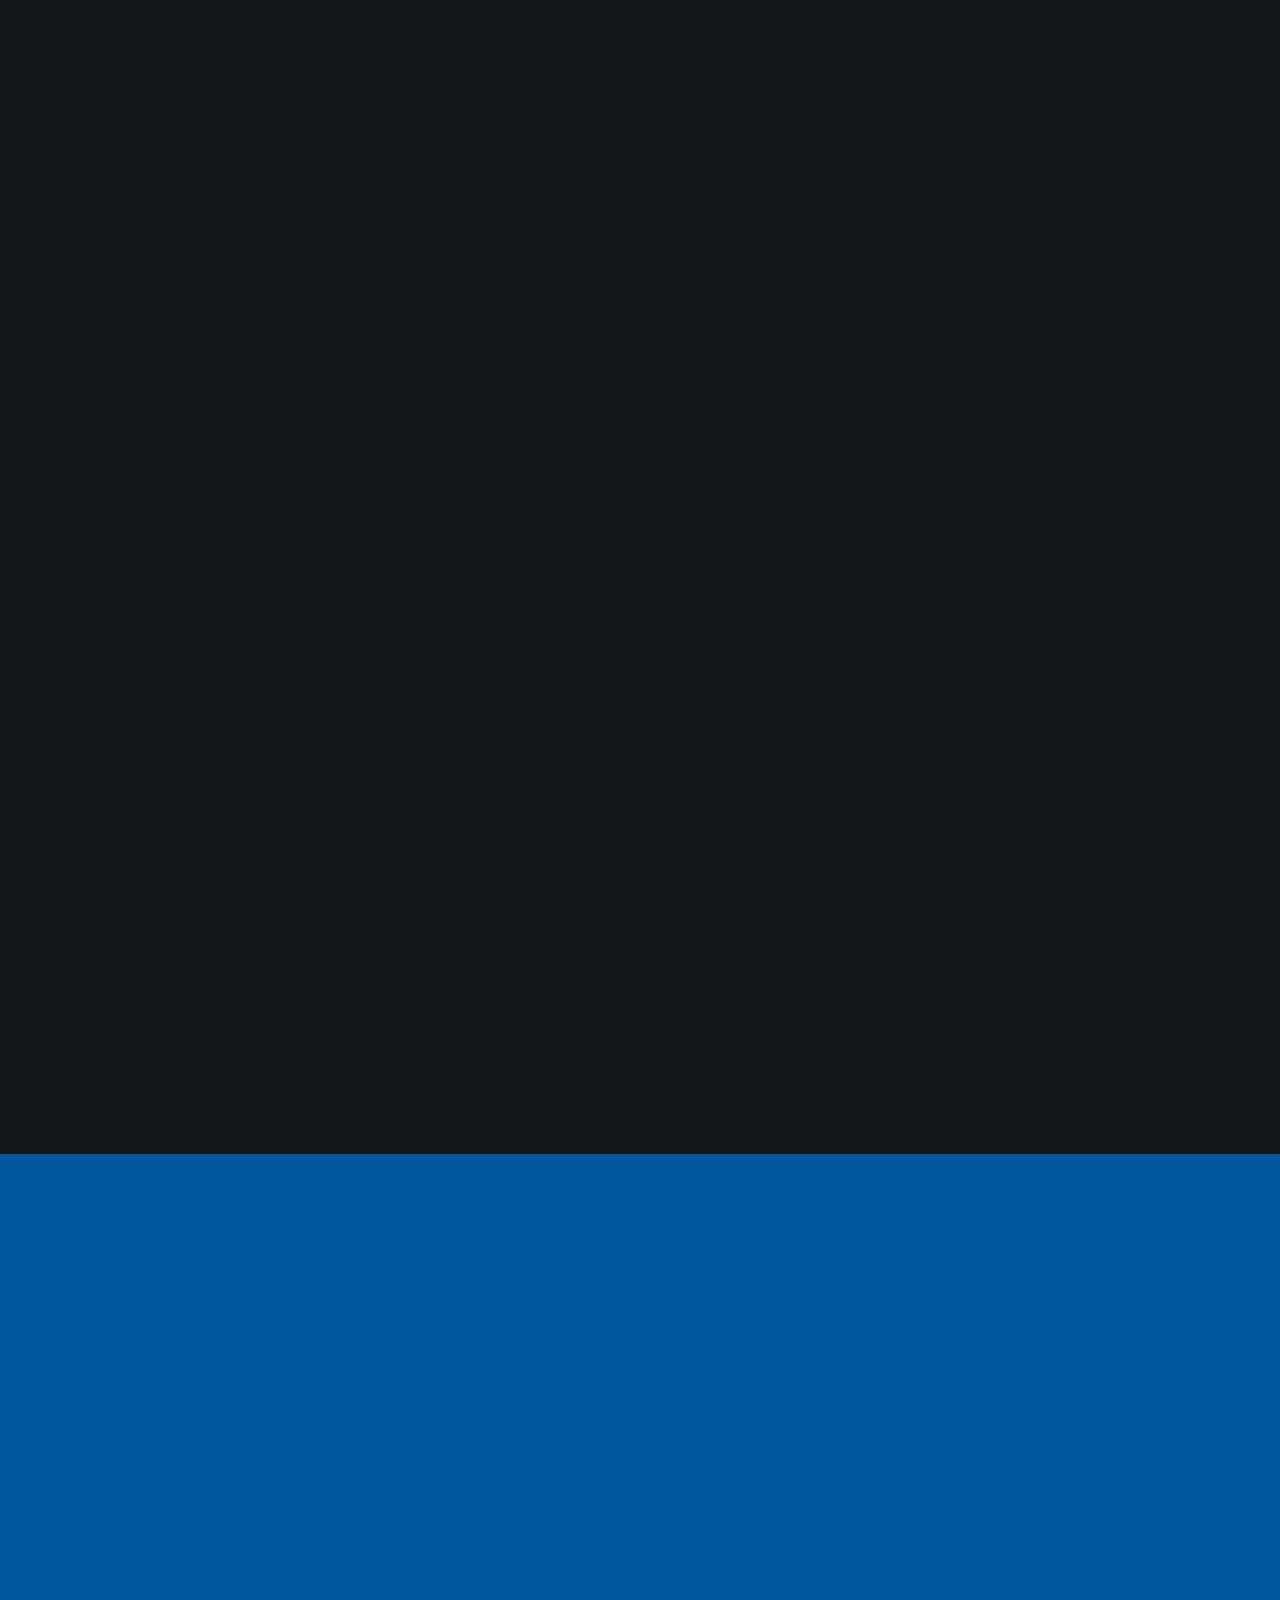
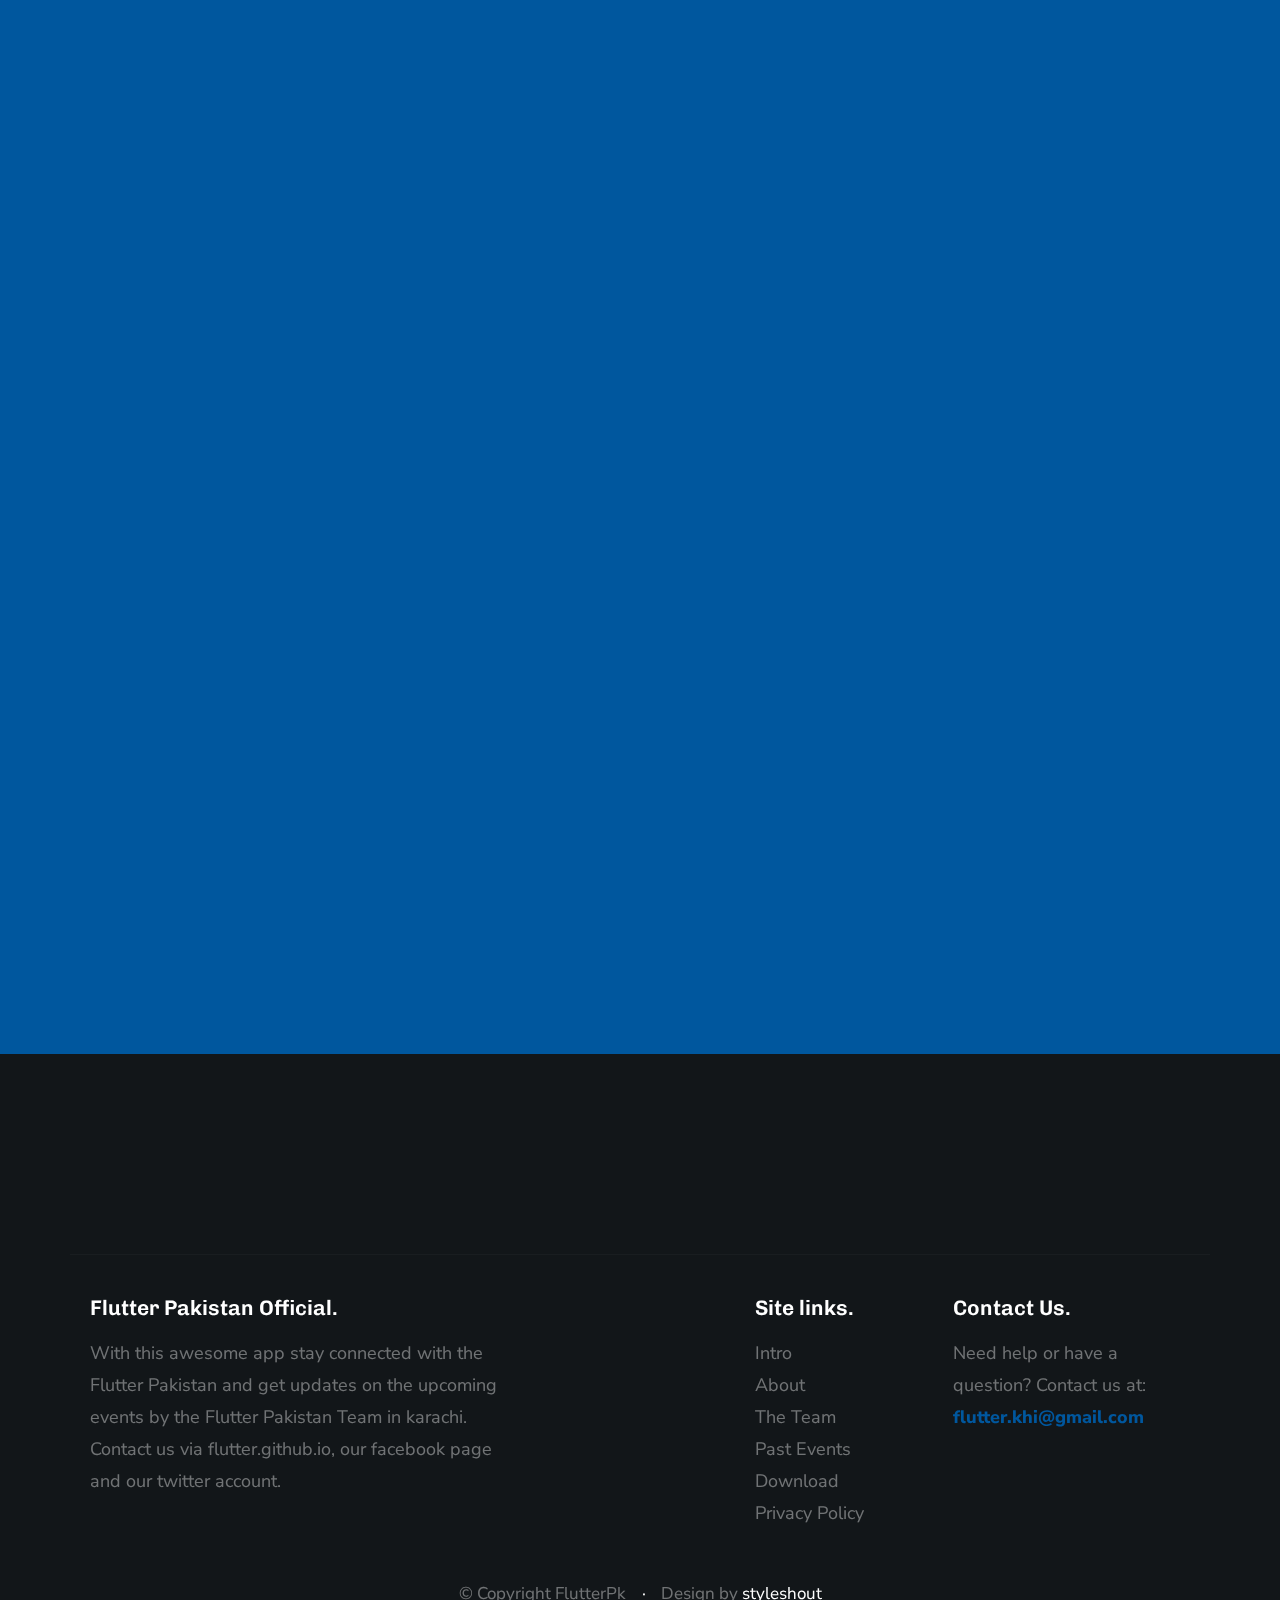
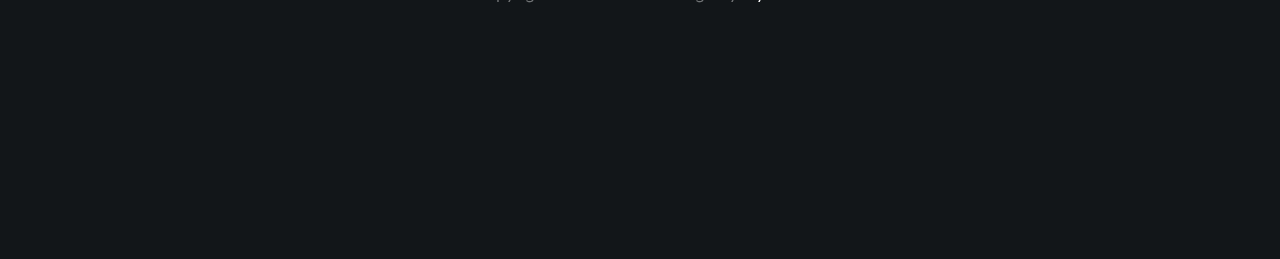
==== commit fc4a48e3: "Update index.html" ====
--- a/index.html
+++ b/index.html
@@ -255,8 +255,6 @@
                         
                         <p>Ashar has been part of the Flutter Karachi Community from the start. He is very passionate about tech and actively participates in local tech events.</p>
 
-
-                    </div> <!-- end testimonials__slide -->
                     </div> <!-- end testimonials__slide -->
 
                     <div class="testimonials__slide">
